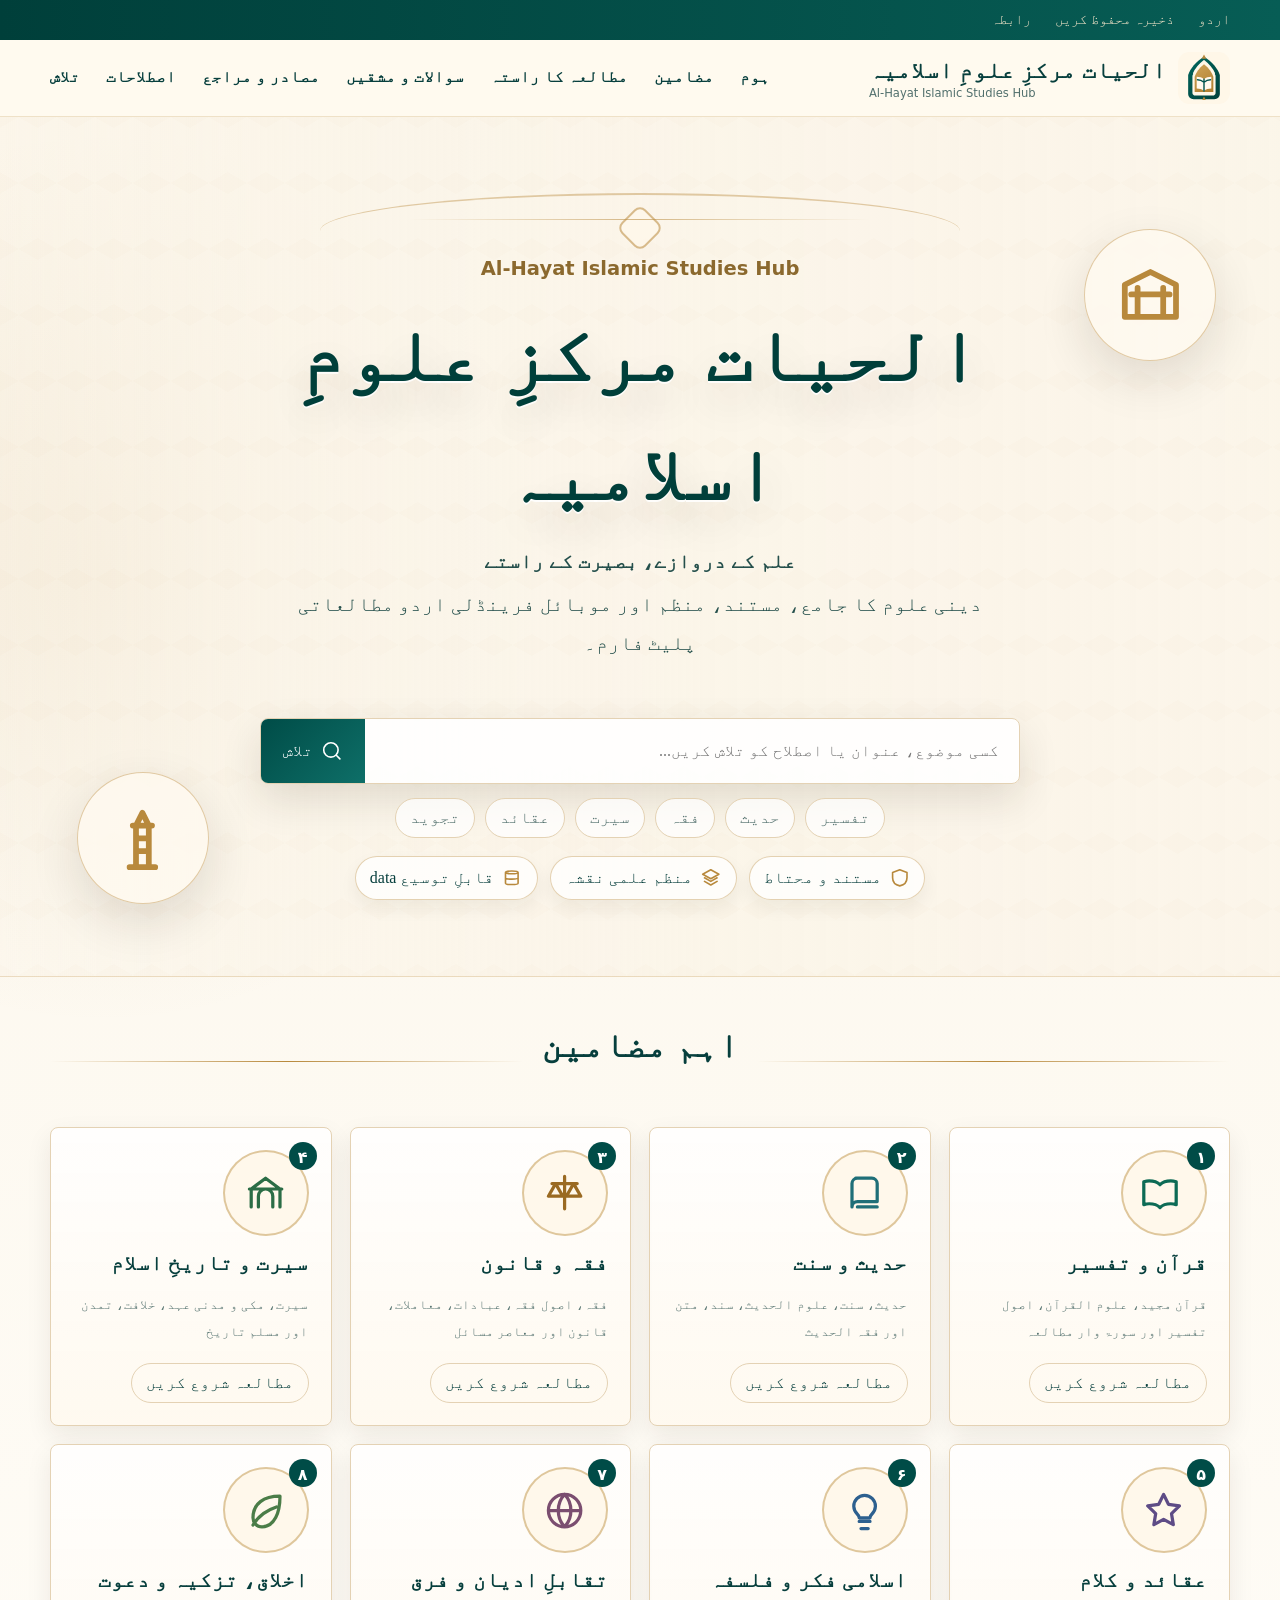
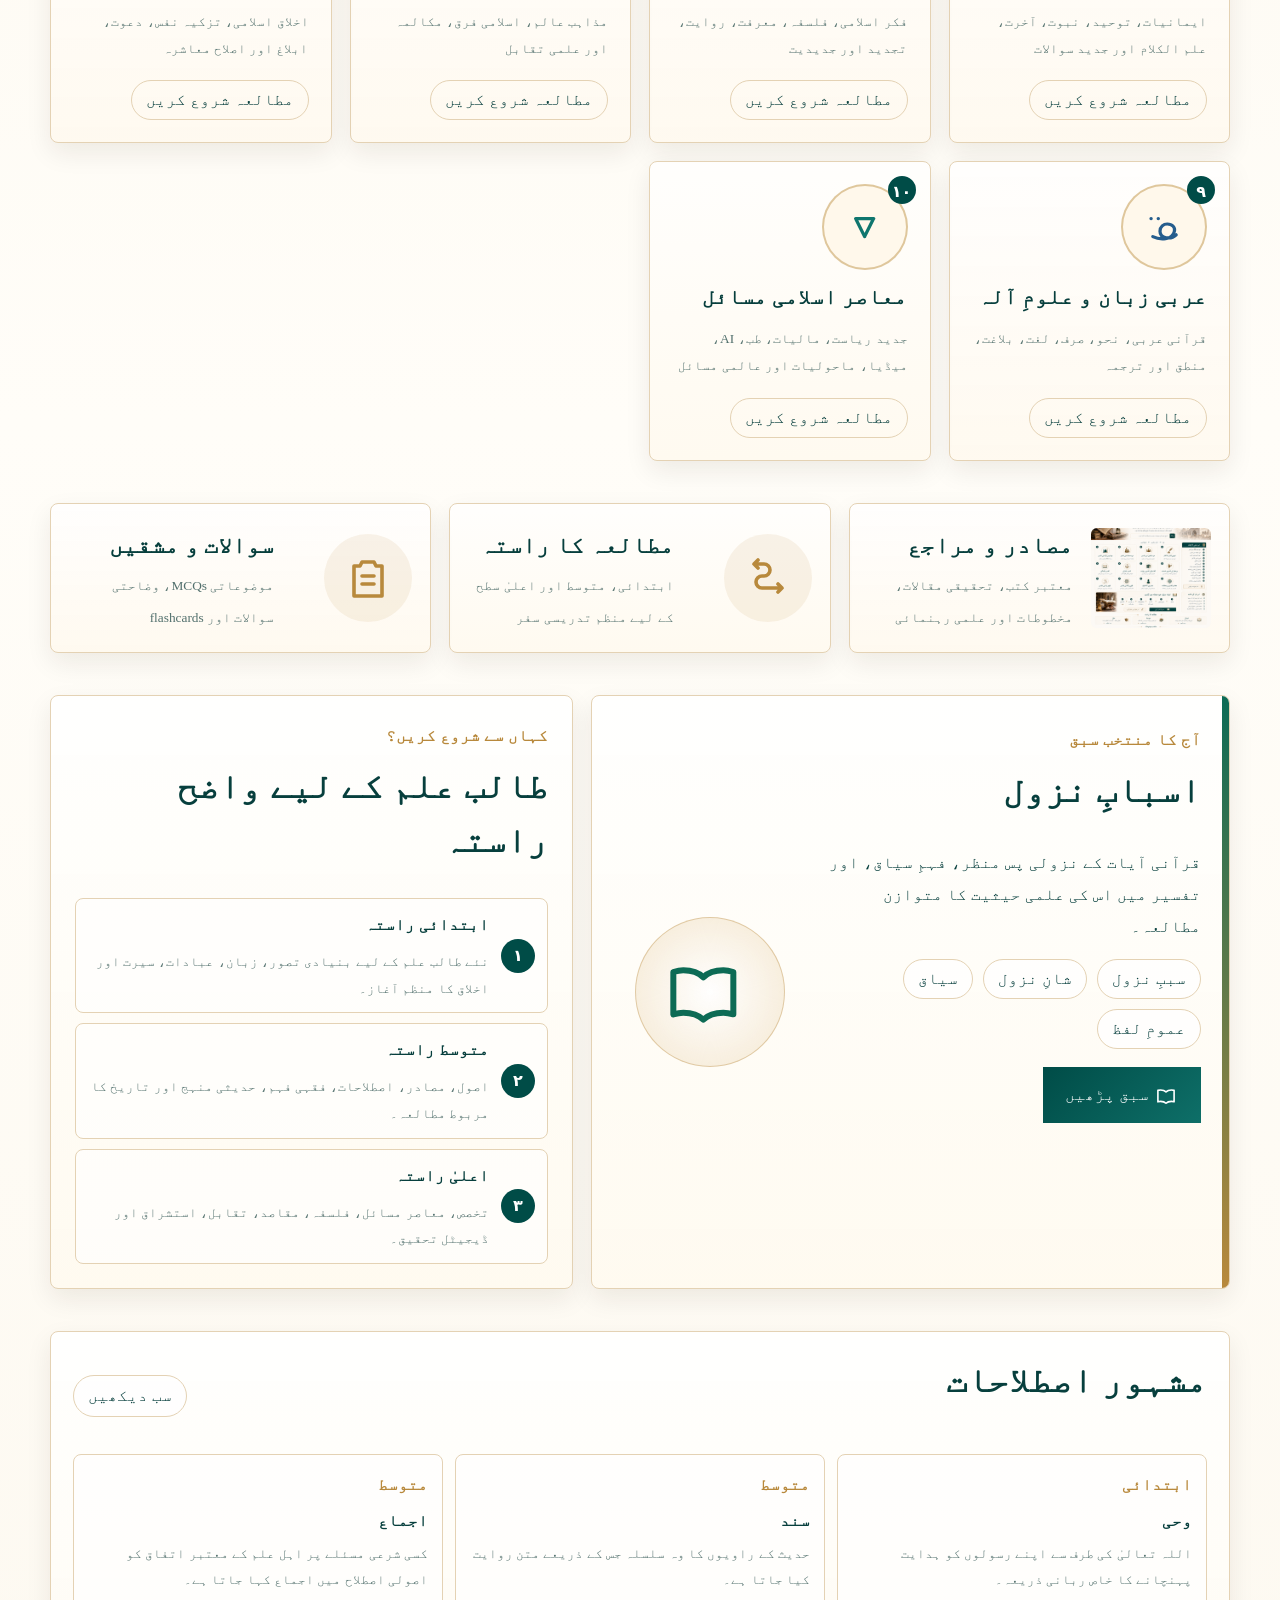
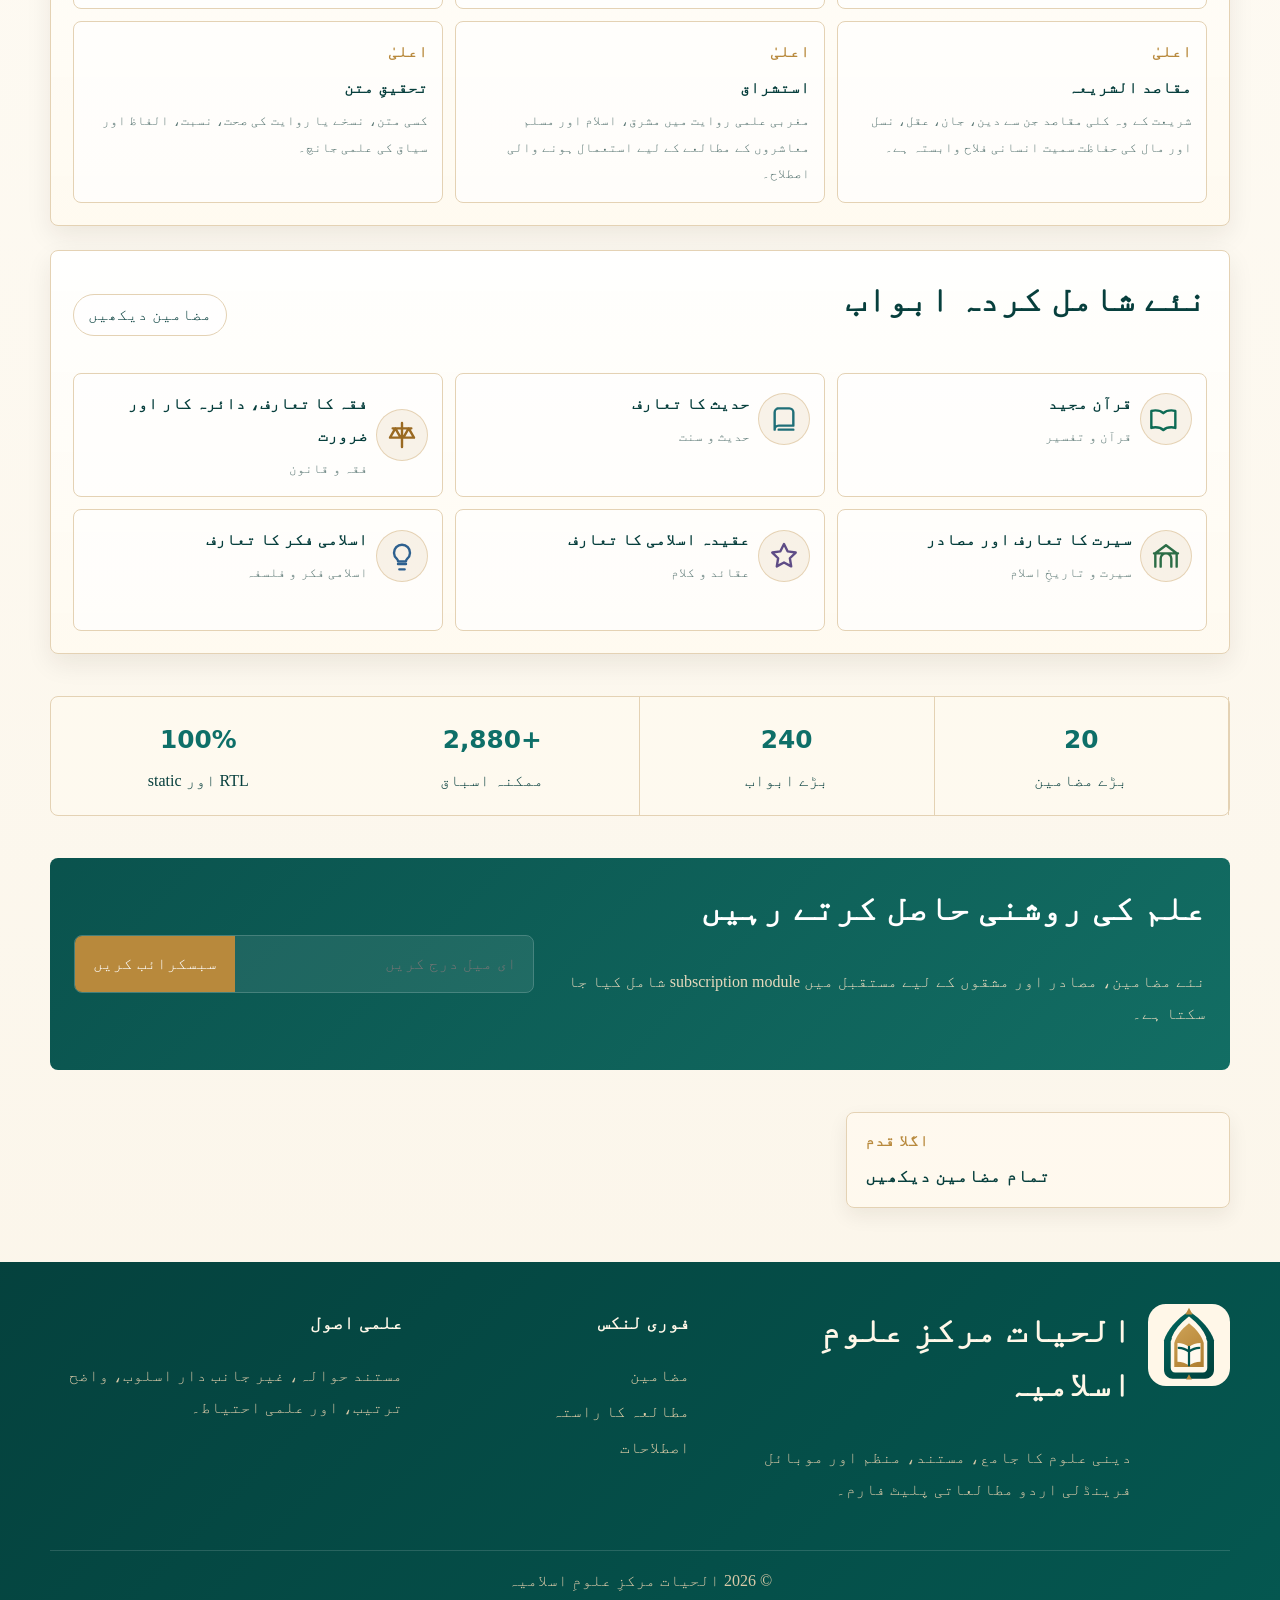
==== index.html @ dbe944c6 "Initial Al-Hayat Islamic Studies Hub site" ====
<!doctype html>
<html lang="ur" dir="rtl">
<head>
  <meta charset="utf-8">
  <meta name="viewport" content="width=device-width, initial-scale=1">
  <title>الحیات مرکزِ علومِ اسلامیہ | Al-Hayat Islamic Studies Hub</title>
  <meta name="description" content="دینی علوم کا جامع، مستند، منظم اور موبائل فرینڈلی اردو مطالعاتی پلیٹ فارم۔">
  <link rel="canonical" href="./">
  <link rel="icon" href="assets/brand/favicon.svg" type="image/svg+xml">
  <meta property="og:image" content="assets/brand/social-card.svg">
  <link rel="stylesheet" href="assets/css/styles.css">
  <script defer src="data/site-data.js"></script>
  <script defer src="assets/js/app.js"></script>
</head>
<body data-page="home">
  <a class="skip-link" href="#main">اصل مواد پر جائیں</a>
  <div id="app"></div>
</body>
</html>
---- assets/css/styles.css ----
:root {
  --cream: #fbf5e9;
  --paper: #fffaf0;
  --paper-2: #f7ecda;
  --ink: #073f3d;
  --muted: #52706d;
  --emerald: #004c47;
  --teal: #0e6f68;
  --gold: #b8893c;
  --line: #e4d2b4;
  --shadow: 0 16px 40px rgba(41, 29, 12, .12);
  --radius: 8px;
  --urdu-font: "Noto Nastaliq Urdu", "Jameel Noori Nastaleeq", "Noto Naskh Arabic", serif;
  --arabic-font: "Amiri", "Noto Naskh Arabic", serif;
  --latin-font: "Inter", system-ui, sans-serif;
}

* { box-sizing: border-box; }

html {
  direction: rtl;
  scroll-behavior: smooth;
}

body {
  margin: 0;
  color: var(--ink);
  background:
    radial-gradient(circle at 8% 12%, rgba(184, 137, 60, .11), transparent 28rem),
    linear-gradient(180deg, var(--cream), #fffdf8 42%, var(--cream));
  font-family: var(--urdu-font);
  line-height: 2;
}

a { color: inherit; text-decoration: none; }

img { max-width: 100%; display: block; }

button, input {
  font: inherit;
}

.skip-link {
  position: fixed;
  inset-block-start: 8px;
  inset-inline-start: 8px;
  z-index: 20;
  transform: translateY(-130%);
  padding: 8px 14px;
  background: var(--emerald);
  color: white;
  border-radius: var(--radius);
}

.skip-link:focus { transform: none; }

.container {
  width: min(1180px, calc(100% - 32px));
  margin-inline: auto;
}

.top-strip {
  background: linear-gradient(90deg, #003f3a, #075d55);
  color: #efe2c7;
  font-size: .86rem;
}

.strip-inner {
  display: flex;
  gap: 24px;
  justify-content: flex-start;
  padding-block: 6px;
}

.site-header {
  position: sticky;
  inset-block-start: 0;
  z-index: 10;
  background: rgba(255, 250, 240, .94);
  backdrop-filter: blur(14px);
  border-block-end: 1px solid rgba(184, 137, 60, .22);
}

.nav-bar {
  min-height: 76px;
  display: flex;
  align-items: center;
  justify-content: space-between;
  gap: 28px;
}

.brand {
  display: inline-flex;
  align-items: center;
  gap: 12px;
  min-width: max-content;
}

.brand strong {
  display: block;
  font-size: 1.42rem;
  line-height: 1.4;
}

.brand small {
  display: block;
  font-family: var(--latin-font);
  direction: ltr;
  color: var(--muted);
  font-size: .72rem;
  line-height: 1.1;
}

.brand-mark,
.card-icon {
  display: grid;
  place-items: center;
  color: var(--gold);
}

.brand-mark {
  width: 52px;
  height: 52px;
  border: 0;
  border-radius: 50%;
  background: transparent;
}

.brand-mark img {
  width: 100%;
  height: 100%;
}

.icon {
  width: 1.35em;
  height: 1.35em;
  fill: none;
  stroke: currentColor;
  stroke-width: 1.8;
  stroke-linecap: round;
  stroke-linejoin: round;
}

.nav-links {
  display: flex;
  align-items: center;
  justify-content: flex-end;
  gap: 26px;
  font-weight: 700;
}

.nav-links a {
  padding-block: 8px;
  border-block-end: 2px solid transparent;
}

.nav-links a:hover,
.nav-links a:focus-visible {
  color: var(--teal);
  border-color: var(--gold);
}

.menu-toggle {
  display: none;
  border: 1px solid var(--line);
  background: white;
  color: var(--ink);
  border-radius: var(--radius);
  padding: 7px 14px;
}

.hero {
  min-height: 560px;
  display: grid;
  align-items: center;
  position: relative;
  overflow: hidden;
  background:
    linear-gradient(90deg, rgba(251,245,233,.18), rgba(251,245,233,.72) 20%, rgba(251,245,233,.96) 55%, rgba(251,245,233,.86)),
    var(--hero-image) center / cover no-repeat;
  border-block-end: 1px solid rgba(184, 137, 60, .26);
}

.hero::after,
.subject-hero::after {
  content: "";
  position: absolute;
  inset: 0;
  pointer-events: none;
  background-image:
    linear-gradient(30deg, rgba(184,137,60,.08) 12%, transparent 12.5%, transparent 87%, rgba(184,137,60,.08) 87.5%),
    linear-gradient(150deg, rgba(184,137,60,.08) 12%, transparent 12.5%, transparent 87%, rgba(184,137,60,.08) 87.5%);
  background-size: 38px 66px;
  opacity: .22;
}

.hero-inner {
  position: relative;
  z-index: 1;
  max-width: 900px;
  text-align: center;
  padding-block: 76px;
}

.hero-title-lockup {
  position: relative;
  width: min(820px, 100%);
  margin-inline: auto;
  padding: 18px 24px 8px;
}

.hero-title-lockup::before {
  content: "";
  position: absolute;
  inset-inline: 11%;
  inset-block-start: 0;
  height: 74px;
  border-block-start: 2px solid rgba(184,137,60,.42);
  border-radius: 50% 50% 0 0;
  pointer-events: none;
}

.hero-title-lockup::after {
  content: "";
  position: absolute;
  inset-inline: 22%;
  inset-block-start: 26px;
  height: 1px;
  background: linear-gradient(90deg, transparent, rgba(184,137,60,.58), transparent);
  pointer-events: none;
}

.hero-ornament {
  display: block;
  width: 34px;
  height: 34px;
  margin: 0 auto 4px;
  transform: rotate(45deg);
  border: 2px solid rgba(184,137,60,.55);
  border-radius: 8px;
  background: rgba(255,248,235,.68);
}

.hero-side {
  position: absolute;
  z-index: 1;
  display: grid;
  place-items: center;
  width: 132px;
  height: 132px;
  border: 1px solid rgba(184,137,60,.42);
  border-radius: 50%;
  color: var(--gold);
  background: rgba(255,250,240,.74);
  box-shadow: 0 18px 50px rgba(37, 27, 12, .12);
}

.hero-side .icon {
  width: 4.8rem;
  height: 4.8rem;
}

.hero-side-right {
  inset-inline-start: clamp(24px, 5vw, 86px);
  inset-block-start: 112px;
}

.hero-side-left {
  inset-inline-end: clamp(24px, 6vw, 110px);
  inset-block-end: 72px;
}

.eyebrow {
  color: var(--gold);
  font-weight: 800;
  margin: 0 0 8px;
}

h1, h2, h3, p {
  margin-block-start: 0;
}

h1 {
  font-size: clamp(2.35rem, 6vw, 5.2rem);
  line-height: 1.55;
  margin-block-end: 8px;
  letter-spacing: 0;
}

h2 {
  font-size: clamp(1.5rem, 3vw, 2.2rem);
  line-height: 1.55;
  letter-spacing: 0;
}

.hero p {
  color: #244f4b;
  font-size: 1.22rem;
  max-width: 720px;
  margin-inline: auto;
}

.hero .eyebrow {
  font-family: var(--latin-font);
  direction: ltr;
  color: #8b692e;
  letter-spacing: 0;
}

.hero h1 {
  color: #003f3a;
  text-shadow: 0 2px 0 rgba(255,255,255,.85), 0 18px 42px rgba(49,35,11,.16);
}

.hero-tagline {
  font-size: clamp(1.25rem, 2.2vw, 1.8rem);
  color: #075d55;
  font-weight: 800;
  margin-block-end: 4px;
}

.hero-description {
  color: #335d58;
  font-size: 1.08rem;
}

.hero-search,
.inline-search {
  display: grid;
  grid-template-columns: 1fr auto;
  margin: 28px auto 14px;
  max-width: 760px;
  border: 1px solid var(--line);
  background: rgba(255,255,255,.9);
  border-radius: var(--radius);
  box-shadow: var(--shadow);
  overflow: hidden;
}

.hero-search input,
.inline-search input {
  min-width: 0;
  border: 0;
  background: transparent;
  padding: 16px 20px;
  color: var(--ink);
}

.hero-search button,
.inline-search button,
.primary-button {
  display: inline-flex;
  align-items: center;
  justify-content: center;
  gap: 8px;
  border: 0;
  background: linear-gradient(135deg, var(--emerald), var(--teal));
  color: white;
  padding: 12px 22px;
  cursor: pointer;
}

.quick-tags {
  display: flex;
  gap: 10px;
  justify-content: center;
  flex-wrap: wrap;
  color: var(--muted);
}

.hero-badges {
  display: flex;
  justify-content: center;
  flex-wrap: wrap;
  gap: 12px;
  margin-block-start: 18px;
}

.hero-badges span,
.subject-chip-row span {
  display: inline-flex;
  align-items: center;
  gap: 7px;
  border: 1px solid rgba(184,137,60,.38);
  background: rgba(255,255,255,.76);
  border-radius: 999px;
  padding: 5px 14px;
  color: var(--ink);
  box-shadow: 0 8px 18px rgba(37, 27, 12, .06);
}

.hero-badges .icon,
.subject-chip-row .icon {
  color: var(--gold);
}

.quick-tags a,
.term-cloud a,
.path-card a {
  border: 1px solid var(--line);
  background: rgba(255,255,255,.76);
  border-radius: 999px;
  padding: 3px 14px;
}

.section-block,
.feature-row,
.stats,
.newsletter,
.page-head,
.layout-with-map,
.pathway-grid,
.glossary-grid,
.result-list,
.feature-list {
  margin-block: 42px;
}

.section-title {
  display: grid;
  grid-template-columns: 1fr auto 1fr;
  align-items: center;
  gap: 18px;
  margin-block-end: 24px;
  text-align: center;
}

.section-title span {
  height: 1px;
  background: linear-gradient(90deg, transparent, var(--gold), transparent);
}

.subject-grid,
.section-grid,
.topic-grid,
.glossary-grid,
.result-list {
  display: grid;
  grid-template-columns: repeat(4, minmax(0, 1fr));
  gap: 18px;
}

.subject-card,
.section-card,
.topic-card,
.gloss-card,
.result-card,
.qa-card,
.feature-panel,
.path-card {
  border: 1px solid var(--line);
  border-radius: var(--radius);
  background:
    linear-gradient(180deg, rgba(255,255,255,.84), rgba(255,250,240,.88)),
    var(--paper);
  box-shadow: 0 10px 26px rgba(37, 27, 12, .08);
}

.subject-card {
  min-height: 236px;
  padding: 22px;
  display: grid;
  align-content: start;
  gap: 10px;
  position: relative;
  transition: transform .2s ease, box-shadow .2s ease;
}

.subject-card:hover,
.section-card:hover,
.topic-card:hover,
.result-card:hover {
  transform: translateY(-3px);
  box-shadow: var(--shadow);
}

.number {
  position: absolute;
  inset-block-start: 14px;
  inset-inline-start: 14px;
  width: 28px;
  height: 28px;
  display: grid;
  place-items: center;
  border-radius: 50%;
  background: var(--emerald);
  color: white;
  font-family: var(--latin-font);
  font-weight: 800;
}

.card-icon {
  width: 86px;
  height: 86px;
  border: 2px solid rgba(184,137,60,.45);
  border-radius: 50%;
  color: var(--accent, var(--emerald));
  background: #fff8eb;
}

.card-icon .icon { width: 2.7rem; height: 2.7rem; }

.subject-card strong,
.section-card strong,
.topic-card strong,
.result-card strong {
  font-size: 1.32rem;
  line-height: 1.7;
}

.subject-card small,
.section-card small,
.topic-card small,
.result-card small,
.feature-panel small {
  color: var(--muted);
}

.subject-card em {
  align-self: end;
  justify-self: start;
  font-style: normal;
  margin-block-start: 8px;
  border: 1px solid var(--line);
  border-radius: 999px;
  padding: 3px 14px;
}

.feature-row {
  display: grid;
  grid-template-columns: repeat(3, minmax(0, 1fr));
  gap: 18px;
}

.premium-home {
  display: grid;
  grid-template-columns: minmax(0, 1.1fr) minmax(360px, .9fr);
  gap: 18px;
  margin-block: 42px;
}

.selected-lesson,
.start-guide,
.knowledge-strip {
  border: 1px solid var(--line);
  border-radius: var(--radius);
  background:
    linear-gradient(180deg, rgba(255,255,255,.9), rgba(255,250,240,.92)),
    var(--paper);
  box-shadow: 0 10px 26px rgba(37, 27, 12, .08);
}

.selected-lesson {
  position: relative;
  overflow: hidden;
  display: grid;
  grid-template-columns: 1fr 180px;
  gap: 18px;
  padding: 28px;
}

.selected-lesson::before {
  content: "";
  position: absolute;
  inset-inline-start: 0;
  inset-block: 0;
  width: 7px;
  background: linear-gradient(180deg, var(--accent, var(--teal)), var(--gold));
}

.selected-lesson .primary-button {
  margin-block-start: 18px;
  width: max-content;
}

.selected-lesson-art {
  align-self: center;
  justify-self: center;
  width: 150px;
  height: 150px;
  display: grid;
  place-items: center;
  border-radius: 50%;
  color: var(--accent, var(--teal));
  background:
    radial-gradient(circle, rgba(255,255,255,.95), rgba(184,137,60,.15)),
    #fff8eb;
  border: 1px solid rgba(184,137,60,.36);
}

.selected-lesson-art .icon {
  width: 5rem;
  height: 5rem;
}

.start-guide {
  padding: 24px;
}

.guide-steps {
  display: grid;
  gap: 10px;
}

.guide-steps a {
  display: grid;
  grid-template-columns: 34px 1fr;
  gap: 8px 12px;
  align-items: center;
  border: 1px solid var(--line);
  border-radius: var(--radius);
  padding: 10px 12px;
  background: rgba(255,255,255,.64);
}

.guide-steps span {
  grid-row: span 2;
  width: 34px;
  height: 34px;
  display: grid;
  place-items: center;
  border-radius: 50%;
  background: var(--emerald);
  color: white;
  font-family: var(--latin-font);
  font-weight: 800;
}

.guide-steps small {
  color: var(--muted);
}

.knowledge-strip {
  padding: 22px;
  margin-block: 24px;
}

.strip-title {
  display: flex;
  align-items: center;
  justify-content: space-between;
  gap: 14px;
  margin-block-end: 16px;
}

.strip-title a {
  border: 1px solid var(--line);
  border-radius: 999px;
  padding: 4px 14px;
  background: rgba(255,255,255,.7);
}

.term-showcase,
.chapter-showcase {
  display: grid;
  grid-template-columns: repeat(3, minmax(0, 1fr));
  gap: 12px;
}

.term-showcase a,
.chapter-showcase a {
  min-height: 122px;
  display: grid;
  align-content: start;
  gap: 4px;
  border: 1px solid var(--line);
  border-radius: var(--radius);
  padding: 14px;
  background: rgba(255,255,255,.66);
}

.term-showcase span {
  color: var(--gold);
  font-weight: 800;
}

.term-showcase small,
.chapter-showcase small {
  color: var(--muted);
}

.chapter-showcase a {
  grid-template-columns: 56px 1fr;
  align-items: center;
}

.chapter-showcase .button-icon {
  grid-row: span 2;
}

.feature-panel {
  min-height: 150px;
  display: grid;
  grid-template-columns: 120px 1fr;
  align-items: center;
  gap: 18px;
  padding: 18px;
  overflow: hidden;
}

.feature-panel img {
  width: 120px;
  height: 100px;
  object-fit: cover;
  border-radius: 6px;
}

.feature-panel strong {
  display: block;
  font-size: 1.45rem;
}

.panel-art {
  width: 88px;
  height: 88px;
  display: grid;
  place-items: center;
  color: var(--gold);
  background: rgba(184,137,60,.1);
  border-radius: 50%;
}

.panel-art .icon { width: 3rem; height: 3rem; }

.stats {
  display: grid;
  grid-template-columns: repeat(4, minmax(0, 1fr));
  border: 1px solid var(--line);
  border-radius: var(--radius);
  background: rgba(255,250,240,.82);
}

.stats div {
  padding: 18px;
  text-align: center;
  border-inline-start: 1px solid var(--line);
}

.stats div:last-child { border-inline-start: 0; }

.stats strong {
  display: block;
  font-family: var(--latin-font);
  direction: ltr;
  font-size: 1.55rem;
  color: var(--teal);
}

.newsletter {
  display: grid;
  grid-template-columns: 1fr minmax(280px, 460px);
  gap: 24px;
  align-items: center;
  padding: 24px;
  background:
    linear-gradient(135deg, rgba(0,76,71,.96), rgba(9,104,94,.96));
  color: white;
  border-radius: var(--radius);
}

.newsletter p { color: #e7d9bd; }

.newsletter form {
  display: grid;
  grid-template-columns: 1fr auto;
  border: 1px solid rgba(255,255,255,.24);
  border-radius: var(--radius);
  overflow: hidden;
}

.newsletter input {
  min-width: 0;
  border: 0;
  background: rgba(255,255,255,.08);
  color: white;
  padding: 12px 16px;
}

.newsletter button {
  border: 0;
  background: var(--gold);
  color: white;
  padding-inline: 18px;
}

.subject-hero,
.lesson-hero,
.section-masthead {
  position: relative;
  overflow: hidden;
  background:
    linear-gradient(135deg, rgba(255,250,240,.96), rgba(246,233,210,.9)),
    radial-gradient(circle at 20% 20%, color-mix(in srgb, var(--accent, var(--teal)) 18%, transparent), transparent 30rem);
  border-block-end: 1px solid var(--line);
}

.subject-hero-grid {
  display: grid;
  grid-template-columns: 1fr 360px;
  gap: 42px;
  align-items: center;
  min-height: 360px;
  padding-block: 46px;
}

.section-masthead-grid,
.lesson-hero-grid {
  display: grid;
  grid-template-columns: 1fr 220px;
  gap: 34px;
  align-items: center;
  min-height: 260px;
  padding-block: 38px;
}

.subject-hero h1,
.page-head h1,
.lesson-hero h1 {
  font-size: clamp(2rem, 5vw, 4rem);
}

.subject-visual {
  border: 1px solid var(--line);
  border-radius: var(--radius);
  overflow: hidden;
  background: white;
  box-shadow: var(--shadow);
}

.subject-visual-top {
  display: flex;
  align-items: center;
  gap: 10px;
  padding: 12px 14px;
  background: linear-gradient(135deg, var(--emerald), var(--teal));
  color: white;
}

.subject-visual-top span {
  display: grid;
  place-items: center;
  width: 34px;
  height: 34px;
  border-radius: 50%;
  background: rgba(255,255,255,.12);
  color: var(--gold);
}

.subject-visual img {
  aspect-ratio: 4 / 3;
  object-fit: cover;
}

.subject-visual > .icon {
  width: 100%;
  height: 260px;
  padding: 80px;
  color: var(--accent);
}

.subject-icon-stage {
  min-height: 240px;
  display: grid;
  place-items: center;
  background:
    radial-gradient(circle, color-mix(in srgb, var(--accent, var(--teal)) 14%, transparent), transparent 58%),
    #fff8eb;
}

.subject-icon-stage .icon {
  width: 8rem;
  height: 8rem;
  color: var(--accent);
}

.subject-chip-row {
  display: flex;
  flex-wrap: wrap;
  gap: 10px;
  margin-block: 16px;
}

.masthead-emblem {
  width: 180px;
  height: 180px;
  justify-self: center;
  display: grid;
  place-items: center;
  border: 2px solid rgba(184,137,60,.44);
  border-radius: 50%;
  color: var(--accent, var(--teal));
  background:
    radial-gradient(circle, rgba(255,255,255,.92), rgba(255,248,235,.78)),
    linear-gradient(135deg, rgba(184,137,60,.12), transparent);
  box-shadow: var(--shadow);
}

.masthead-emblem .icon {
  width: 5.6rem;
  height: 5.6rem;
}

.lesson-emblem {
  width: 150px;
  height: 150px;
}

.breadcrumbs {
  display: flex;
  flex-wrap: wrap;
  gap: 8px;
  color: var(--muted);
  margin-block-end: 12px;
}

.breadcrumbs > *::after {
  content: "←";
  margin-inline: 8px 0;
  color: var(--gold);
}

.breadcrumbs > *:last-child::after { content: ""; }

.hero-actions,
.toolbar,
.prev-next {
  display: flex;
  gap: 14px;
  align-items: center;
  flex-wrap: wrap;
}

.secondary-button,
.ghost-button,
.drawer-button {
  display: inline-flex;
  align-items: center;
  justify-content: center;
  border: 1px solid var(--line);
  background: rgba(255,255,255,.75);
  color: var(--ink);
  border-radius: var(--radius);
  padding: 10px 18px;
}

.layout-with-map {
  display: grid;
  grid-template-columns: 300px 1fr;
  gap: 26px;
  align-items: start;
}

.lesson-map {
  position: sticky;
  inset-block-start: 106px;
  border: 1px solid var(--line);
  border-radius: var(--radius);
  background: rgba(255,250,240,.94);
  padding: 12px;
  box-shadow: 0 10px 26px rgba(37, 27, 12, .08);
}

.lesson-map h2 {
  background: linear-gradient(135deg, var(--emerald), var(--teal));
  color: white;
  font-size: 1.25rem;
  padding: 12px;
  border-radius: 6px;
  margin-block-end: 8px;
}

.lesson-map a {
  display: grid;
  grid-template-columns: 32px 1fr;
  gap: 8px;
  align-items: center;
  padding: 9px 6px;
  border-block-end: 1px dashed var(--line);
}

.lesson-map a.has-icon {
  grid-template-columns: 32px 24px 1fr;
}

.lesson-map a .mini-icon {
  color: var(--gold);
  width: 1.15rem;
  height: 1.15rem;
}

.lesson-map span,
.section-card span,
.topic-card span {
  width: 28px;
  height: 28px;
  display: grid;
  place-items: center;
  border: 1px solid var(--gold);
  color: var(--teal);
  border-radius: 50%;
  font-family: var(--latin-font);
  font-weight: 800;
}

.section-card,
.topic-card {
  padding: 18px;
  min-height: 142px;
  display: grid;
  gap: 8px;
}

.button-icon {
  width: 52px;
  height: 52px;
  display: grid;
  place-items: center;
  border-radius: 50%;
  color: var(--accent, var(--teal));
  background: rgba(184,137,60,.1);
  border: 1px solid rgba(184,137,60,.3);
  font-style: normal;
}

.button-icon .icon {
  width: 2rem;
  height: 2rem;
}

.topic-grid { grid-template-columns: repeat(3, minmax(0, 1fr)); }

.page-head {
  max-width: 940px;
}

.drawer-button { display: none; }

.callout,
.practice-panel-large {
  margin-block-start: 22px;
  padding: 22px;
  border: 1px solid rgba(184,137,60,.45);
  border-radius: var(--radius);
  background: linear-gradient(135deg, rgba(184,137,60,.12), rgba(14,111,104,.08));
}

.lesson-hero {
  padding-block: 46px;
}

.lesson-layout {
  grid-template-columns: 290px minmax(0, 1fr);
}

.lesson-article {
  display: grid;
  gap: 18px;
}

.qa-card {
  padding: 22px;
}

.qa-card h2,
.practice-panel-large h2 {
  margin-block-end: 8px;
}

.key-list {
  display: grid;
  gap: 8px;
  padding-inline-start: 0;
  list-style-position: inside;
}

details {
  border: 1px solid var(--line);
  border-radius: var(--radius);
  background: rgba(255,255,255,.55);
  margin-block: 8px;
  padding: 8px 12px;
}

summary {
  cursor: pointer;
  font-weight: 800;
}

.term-cloud {
  display: flex;
  gap: 10px;
  flex-wrap: wrap;
}

.source-list {
  margin: 0;
  padding-inline-start: 22px;
}

.prev-next {
  justify-content: space-between;
}

.prev-next a {
  border: 1px solid var(--line);
  background: white;
  border-radius: var(--radius);
  padding: 10px 18px;
}

.page-nav {
  display: grid;
  grid-template-columns: repeat(3, minmax(0, 1fr));
  gap: 14px;
  margin-block: 28px 8px;
}

.page-nav a {
  min-height: 82px;
  display: grid;
  align-content: center;
  gap: 2px;
  border: 1px solid var(--line);
  border-radius: var(--radius);
  padding: 12px 18px;
  background: rgba(255,250,240,.88);
  box-shadow: 0 8px 20px rgba(37, 27, 12, .07);
}

.page-nav span {
  color: var(--gold);
  font-weight: 800;
}

.page-nav strong {
  font-size: 1.12rem;
}

.page-nav .prev {
  text-align: right;
}

.page-nav .up {
  text-align: center;
}

.page-nav .next {
  text-align: left;
}

.inline-search {
  margin-inline: 0;
  box-shadow: none;
}

.result-list {
  grid-template-columns: repeat(2, minmax(0, 1fr));
}

.result-card,
.gloss-card,
.path-card {
  padding: 18px;
}

.result-card span,
.gloss-card span {
  color: var(--gold);
  font-weight: 800;
}

.glossary-grid,
.pathway-grid {
  display: grid;
  grid-template-columns: repeat(3, minmax(0, 1fr));
  gap: 18px;
}

.gloss-card h2 {
  margin-block-end: 6px;
}

.path-card div {
  display: flex;
  flex-wrap: wrap;
  gap: 8px;
}

.feature-list {
  display: grid;
  grid-template-columns: repeat(3, minmax(0, 1fr));
  gap: 18px;
}

.mobile-map {
  position: fixed;
  inset: 0;
  z-index: 30;
  background: rgba(0,30,28,.45);
}

.mobile-map-panel {
  width: min(360px, 88vw);
  height: 100%;
  margin-inline-start: auto;
  background: var(--paper);
  padding: 18px;
  overflow: auto;
  box-shadow: -20px 0 40px rgba(0,0,0,.2);
}

.mobile-map-panel button {
  border: 1px solid var(--line);
  background: white;
  border-radius: var(--radius);
  padding: 8px 14px;
}

.mobile-map-panel a {
  display: grid;
  grid-template-columns: 30px 1fr;
  gap: 8px;
  padding: 10px 0;
  border-block-end: 1px solid var(--line);
}

.mobile-map-panel span {
  color: var(--gold);
  font-family: var(--latin-font);
}

.site-footer {
  margin-block-start: 54px;
  background:
    linear-gradient(135deg, rgba(0,62,58,.98), rgba(0,84,77,.98));
  color: #fff7e8;
  padding-block: 42px 18px;
}

.footer-grid {
  display: grid;
  grid-template-columns: 2fr 1fr 1.4fr;
  gap: 36px;
}

.footer-brand {
  display: grid;
  grid-template-columns: 82px 1fr;
  gap: 16px;
  align-items: start;
}

.footer-brand img {
  width: 82px;
  height: 82px;
}

.site-footer a {
  display: block;
  color: #e5d1aa;
  margin-block: 4px;
}

.site-footer p {
  color: #d9c9a8;
}

.copyright {
  text-align: center;
  border-block-start: 1px solid rgba(255,255,255,.14);
  margin: 28px auto 0;
  padding-block-start: 14px;
  width: min(1180px, calc(100% - 32px));
}

@media (max-width: 980px) {
  .menu-toggle { display: inline-flex; }
  .nav-links {
    position: absolute;
    inset-inline: 16px;
    inset-block-start: 86px;
    display: none;
    flex-direction: column;
    align-items: stretch;
    background: var(--paper);
    border: 1px solid var(--line);
    border-radius: var(--radius);
    padding: 12px;
    box-shadow: var(--shadow);
  }
  .nav-links.is-open { display: flex; }
  .subject-grid,
  .section-grid {
    grid-template-columns: repeat(2, minmax(0, 1fr));
  }
  .topic-grid,
  .feature-row,
  .premium-home,
  .glossary-grid,
  .pathway-grid,
  .feature-list {
    grid-template-columns: 1fr;
  }
  .term-showcase,
  .chapter-showcase {
    grid-template-columns: repeat(2, minmax(0, 1fr));
  }
  .subject-hero-grid,
  .section-masthead-grid,
  .lesson-hero-grid,
  .layout-with-map,
  .lesson-layout,
  .newsletter {
    grid-template-columns: 1fr;
  }
  .desktop-map { display: none; }
  .drawer-button { display: inline-flex; }
  .subject-visual { max-width: 420px; }
  .masthead-emblem {
    width: 130px;
    height: 130px;
    justify-self: start;
  }
  .masthead-emblem .icon {
    width: 4rem;
    height: 4rem;
  }
  .page-nav {
    grid-template-columns: 1fr;
  }
  .page-nav .next,
  .page-nav .prev,
  .page-nav .up {
    text-align: right;
  }
  .footer-grid { grid-template-columns: 1fr; }
}

@media (max-width: 640px) {
  .container { width: min(100% - 22px, 1180px); }
  .top-strip { display: none; }
  .brand strong { font-size: 1.12rem; }
  .brand-mark { width: 44px; height: 44px; }
  .hero { min-height: 500px; }
  .hero-inner { padding-block: 42px; }
  .hero-title-lockup {
    padding-inline: 6px;
  }
  .hero-title-lockup::before {
    inset-inline: 4%;
    height: 46px;
  }
  .hero-title-lockup::after {
    inset-inline: 14%;
  }
  .hero-ornament {
    width: 24px;
    height: 24px;
  }
  .hero-side {
    width: 78px;
    height: 78px;
    opacity: .78;
  }
  .hero-side .icon {
    width: 3rem;
    height: 3rem;
  }
  .hero-side-right {
    inset-inline-start: 12px;
    inset-block-start: 96px;
  }
  .hero-side-left {
    inset-inline-end: 12px;
    inset-block-end: 38px;
  }
  .hero-badges,
  .subject-chip-row {
    justify-content: center;
  }
  .hero-search,
  .inline-search,
  .newsletter form {
    grid-template-columns: 1fr;
  }
  .subject-grid,
  .section-grid,
  .result-list,
  .stats {
    grid-template-columns: 1fr;
  }
  .stats div {
    border-inline-start: 0;
    border-block-end: 1px solid var(--line);
  }
  .stats div:last-child { border-block-end: 0; }
  .feature-panel {
    grid-template-columns: 90px 1fr;
  }
  .feature-panel img {
    width: 90px;
    height: 78px;
  }
  .subject-card { min-height: 210px; }
  .selected-lesson {
    grid-template-columns: 1fr;
  }
  .selected-lesson-art {
    width: 112px;
    height: 112px;
    justify-self: start;
  }
  .selected-lesson-art .icon {
    width: 3.8rem;
    height: 3.8rem;
  }
  .term-showcase,
  .chapter-showcase {
    grid-template-columns: 1fr;
  }
  .footer-brand {
    grid-template-columns: 62px 1fr;
  }
  .footer-brand img {
    width: 62px;
    height: 62px;
  }
  .prev-next { display: grid; }
}
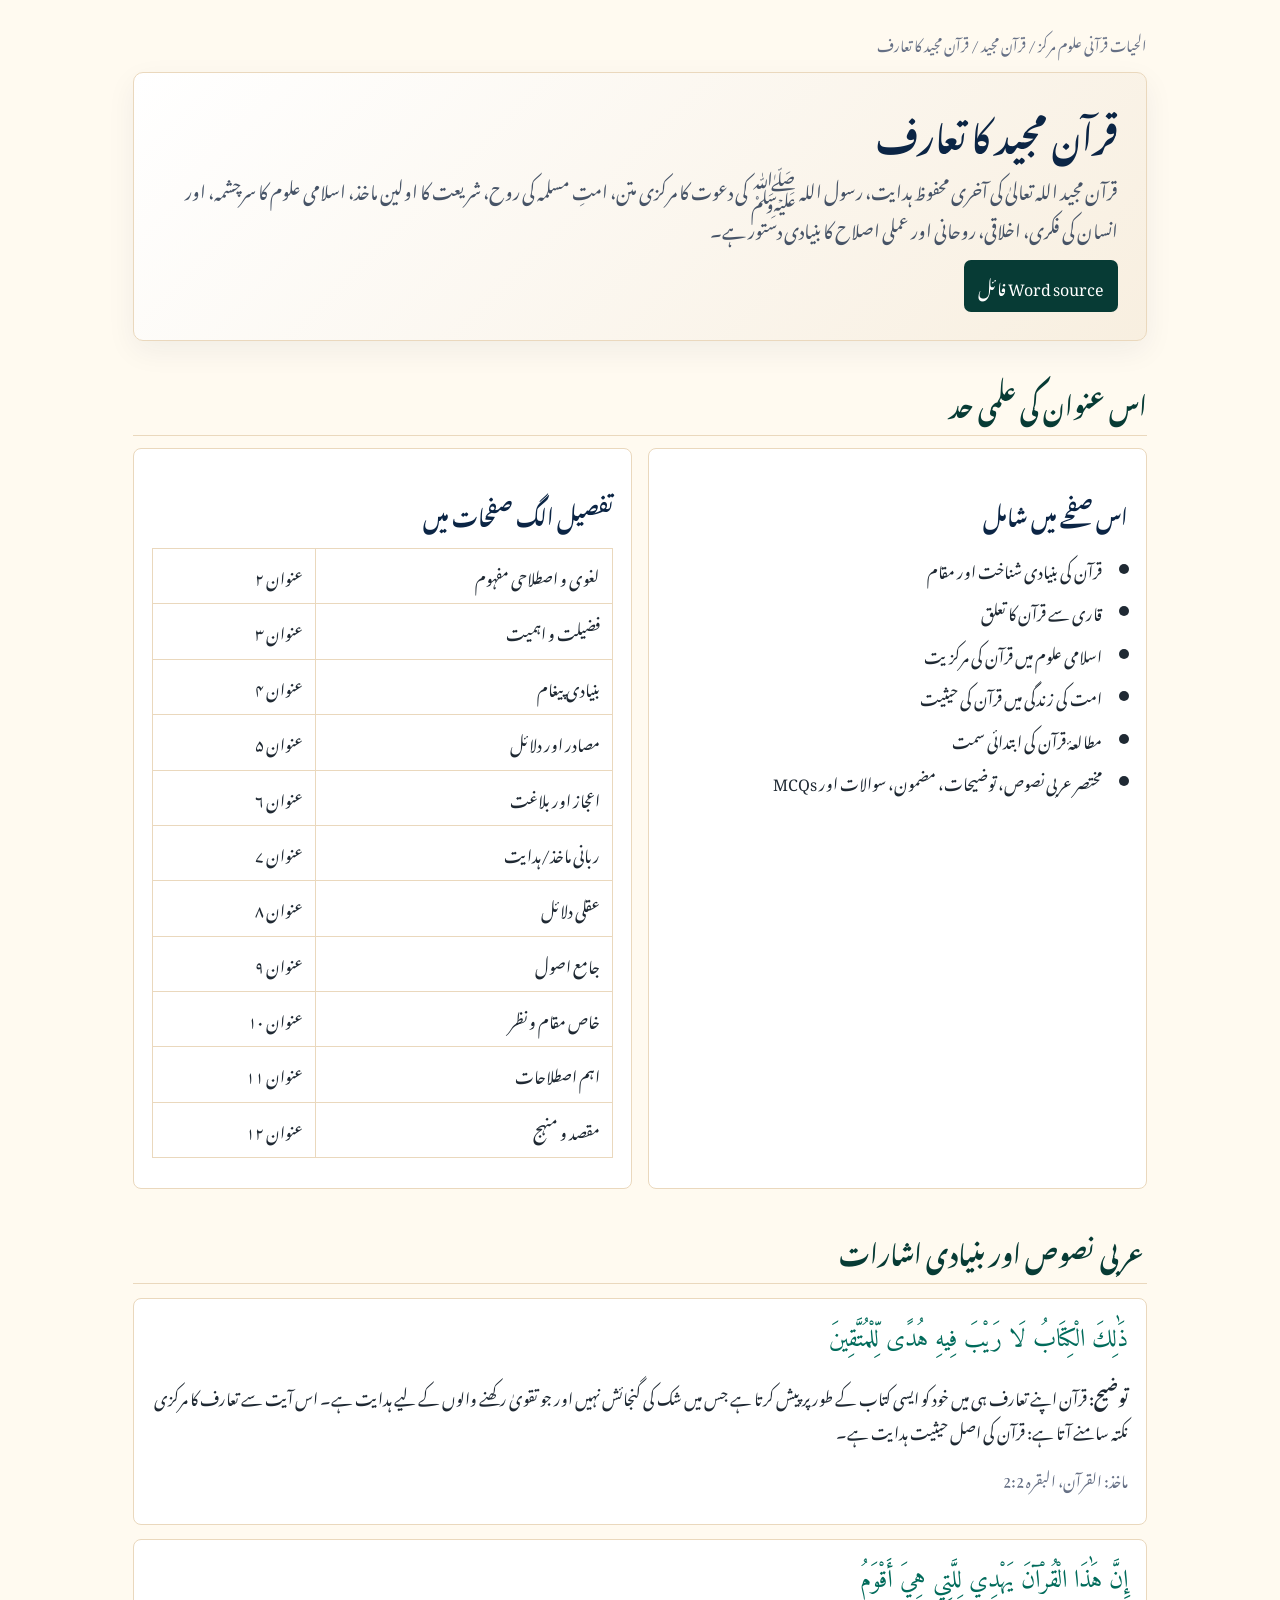
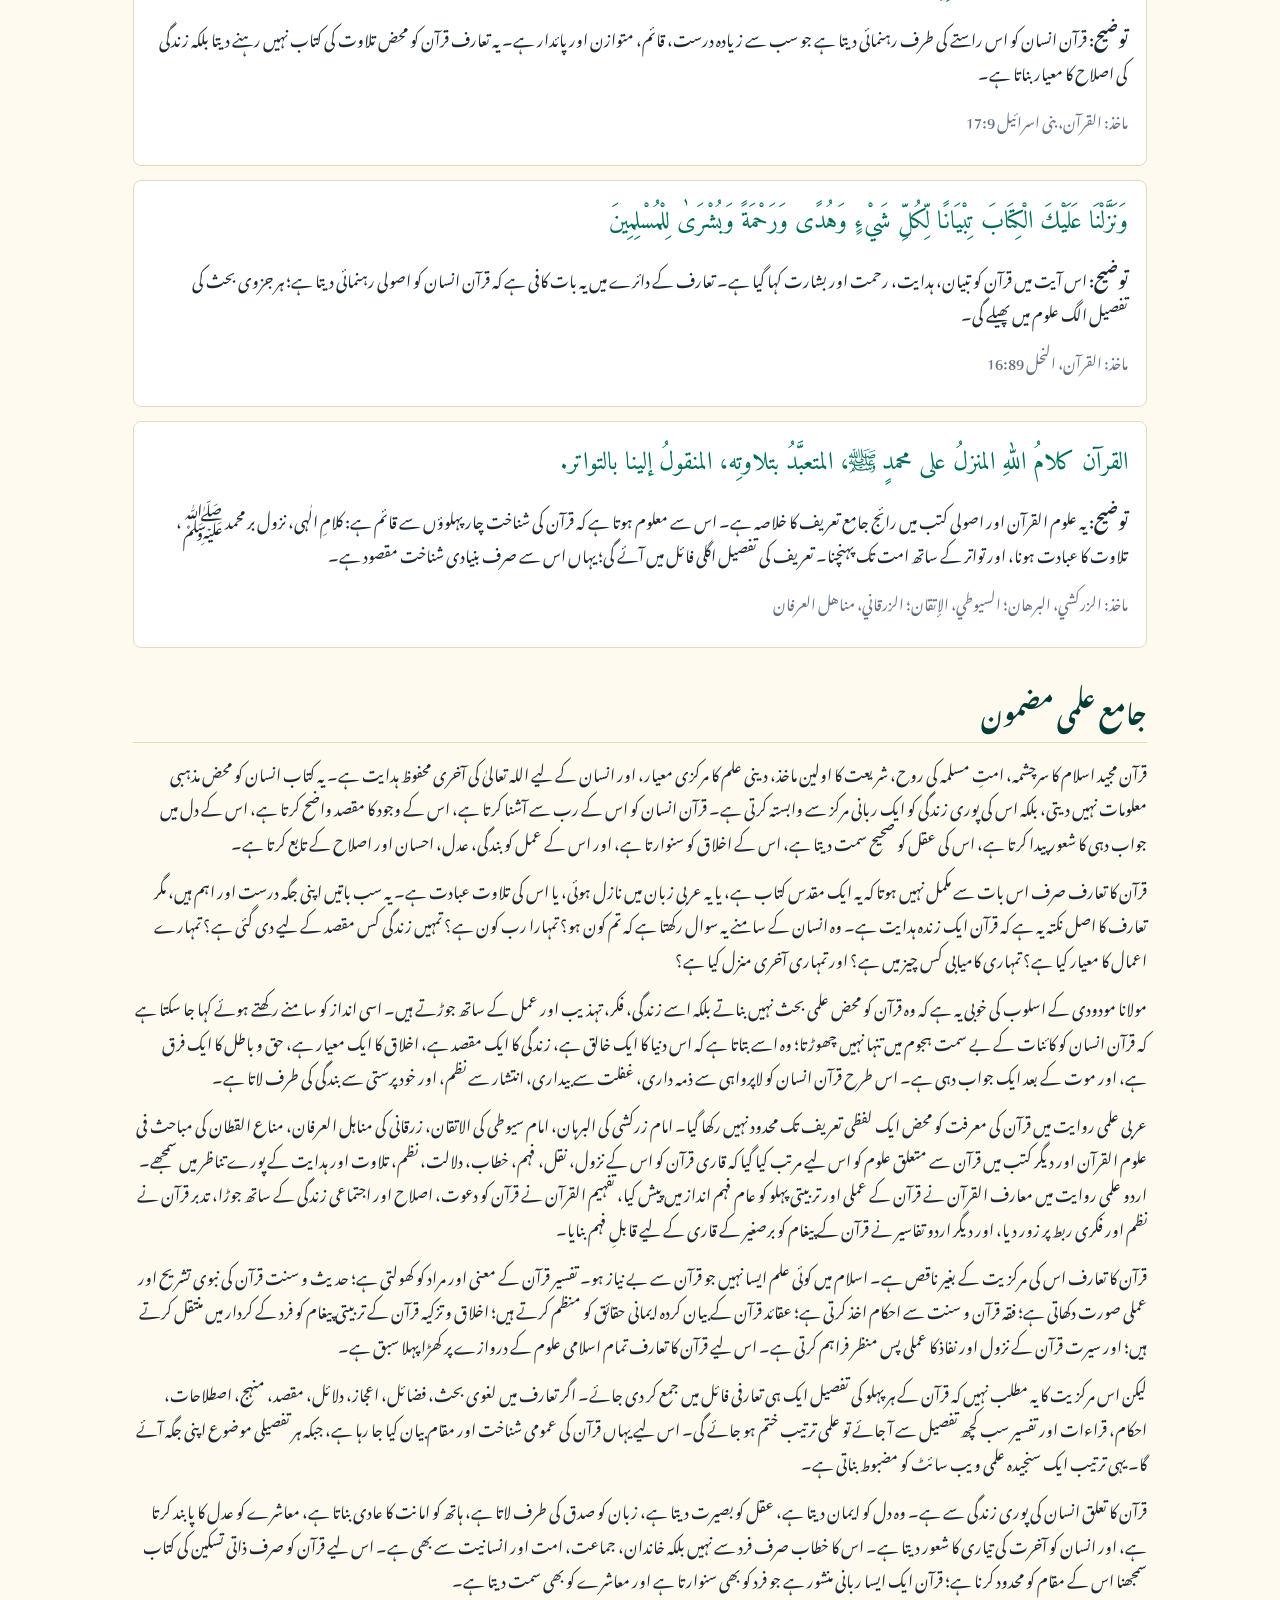
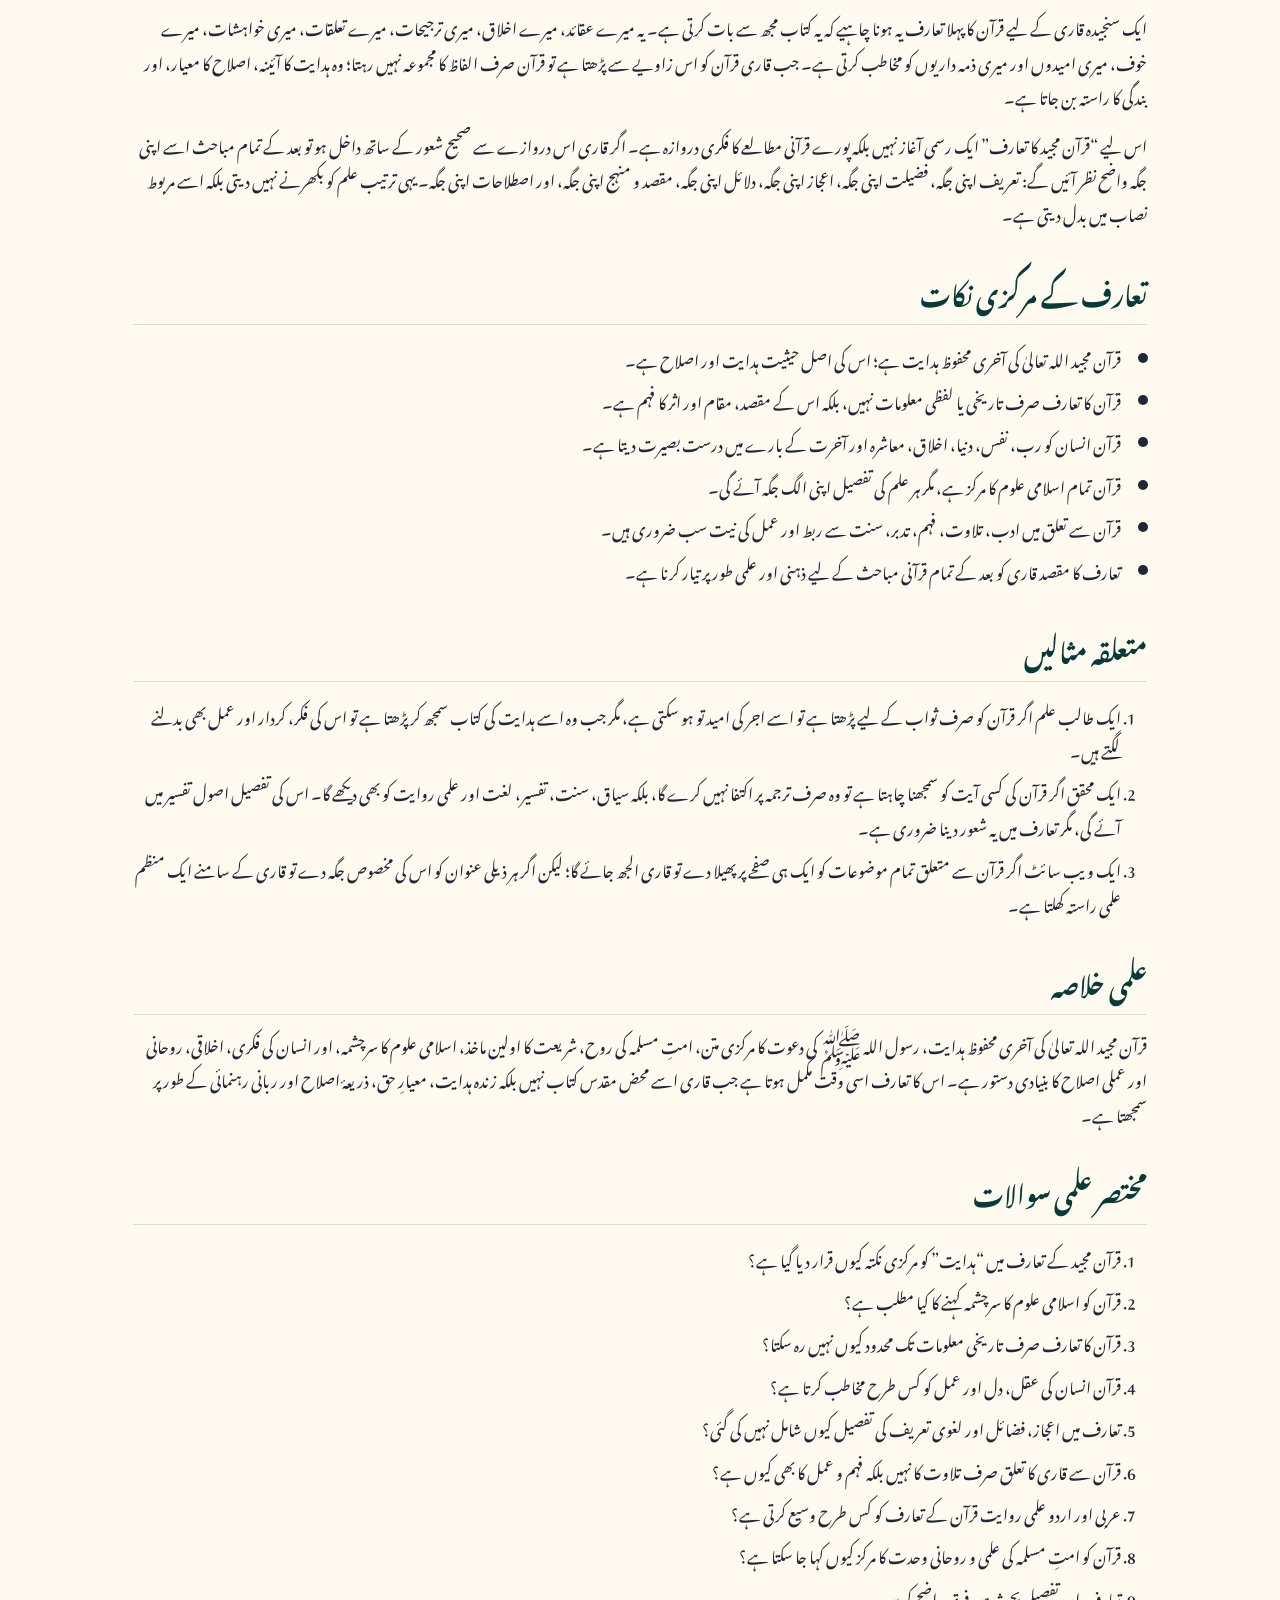
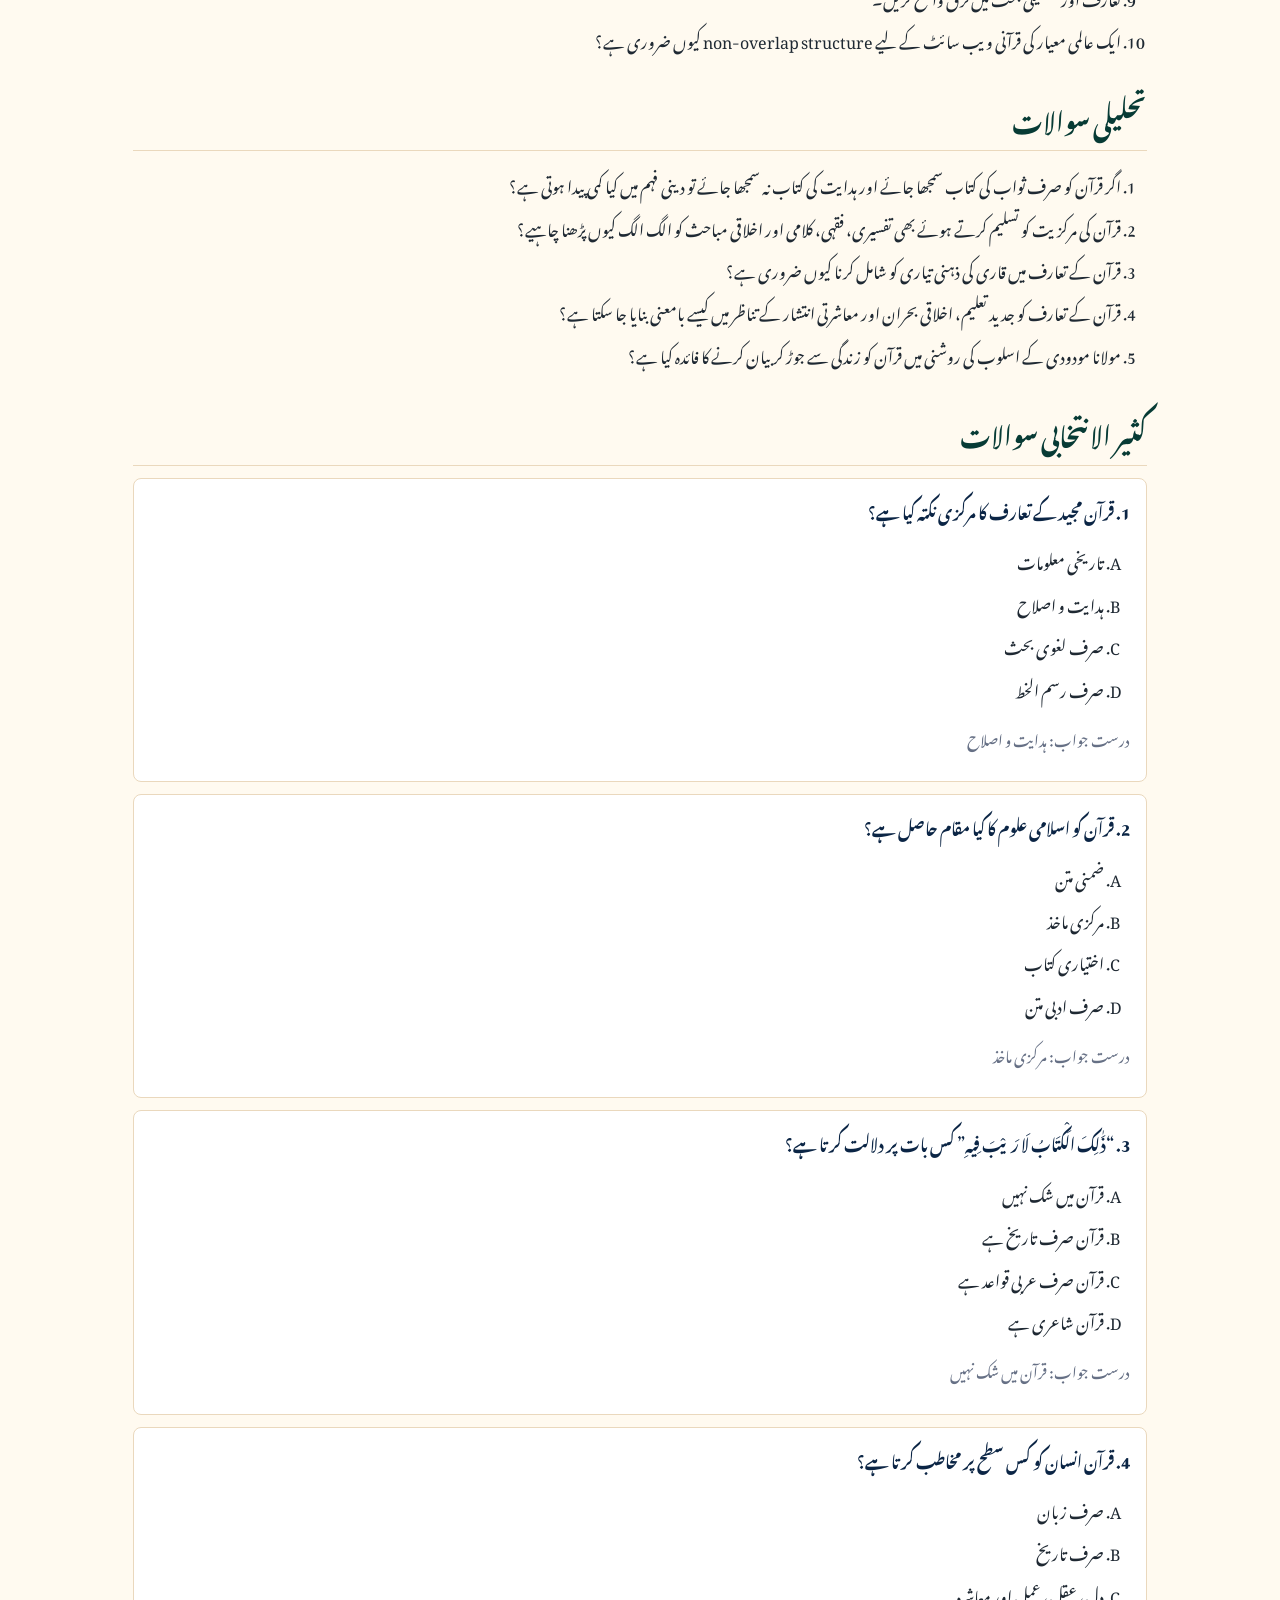
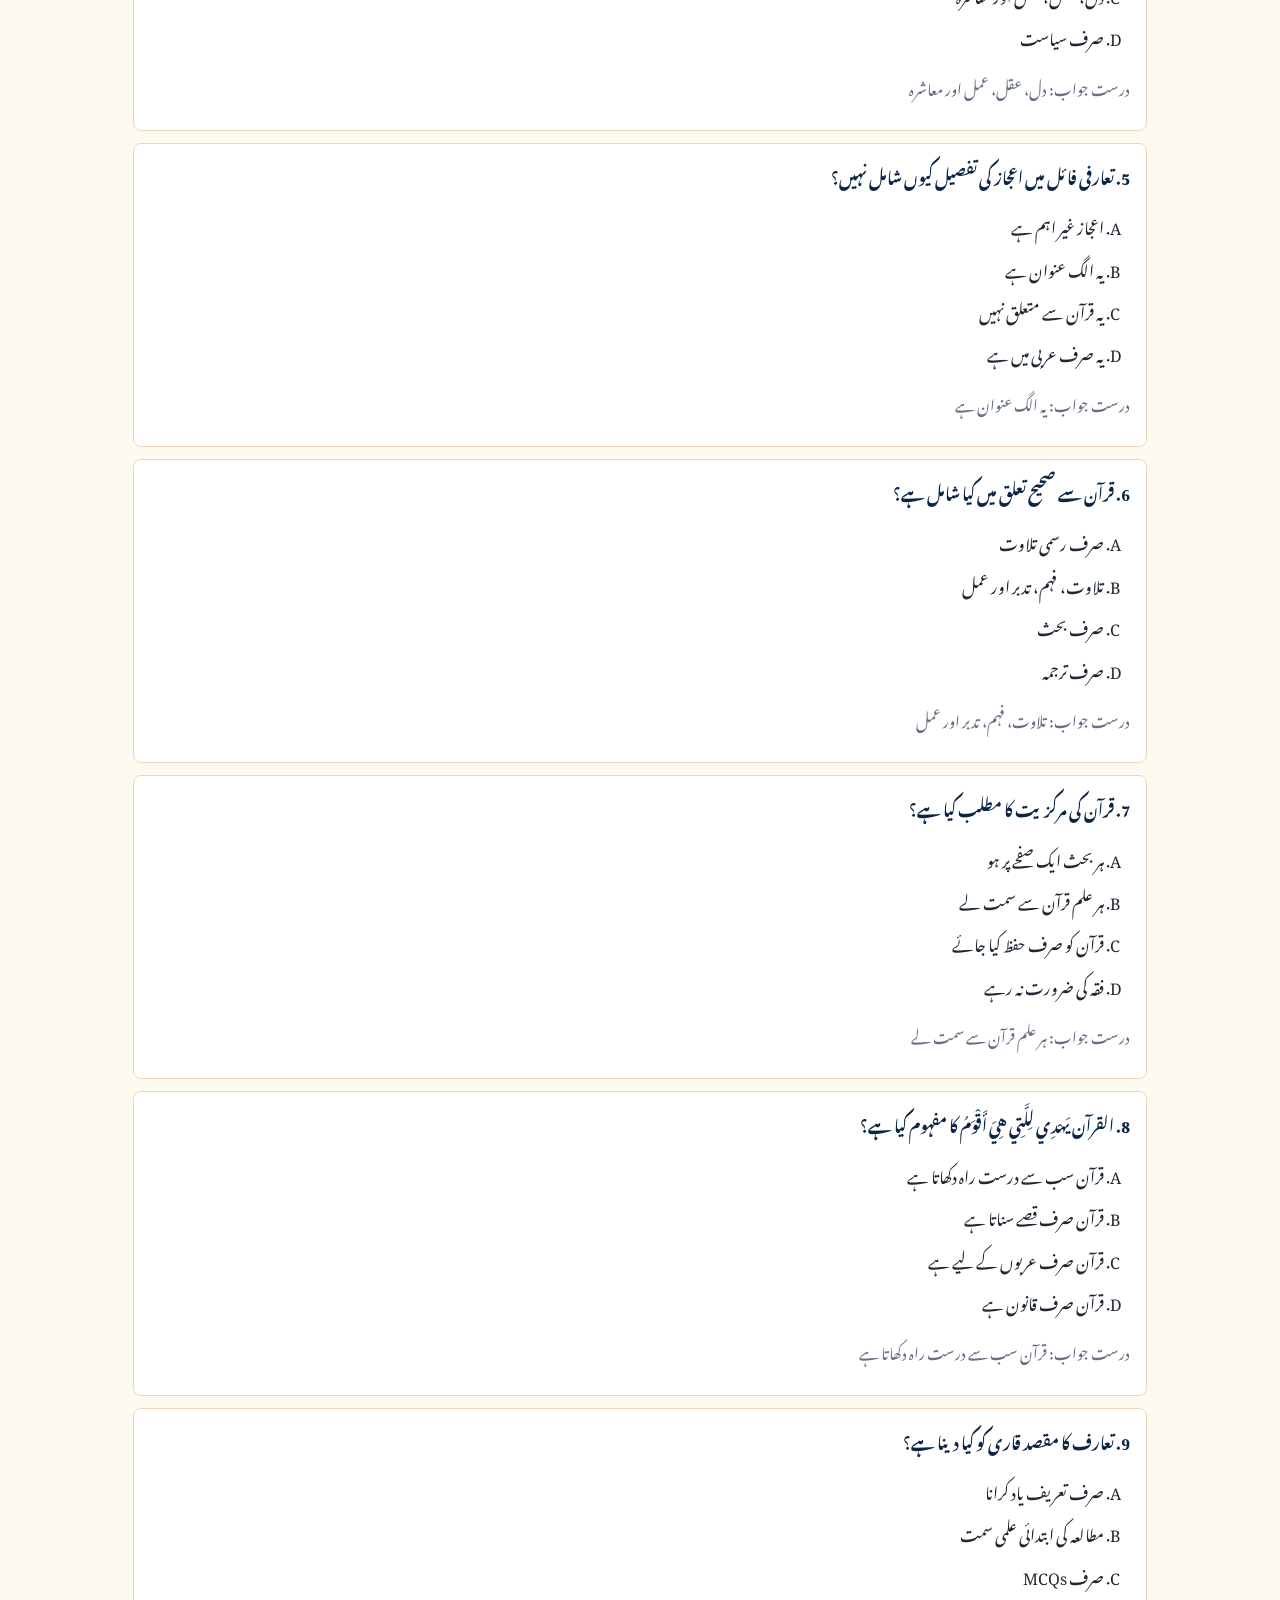
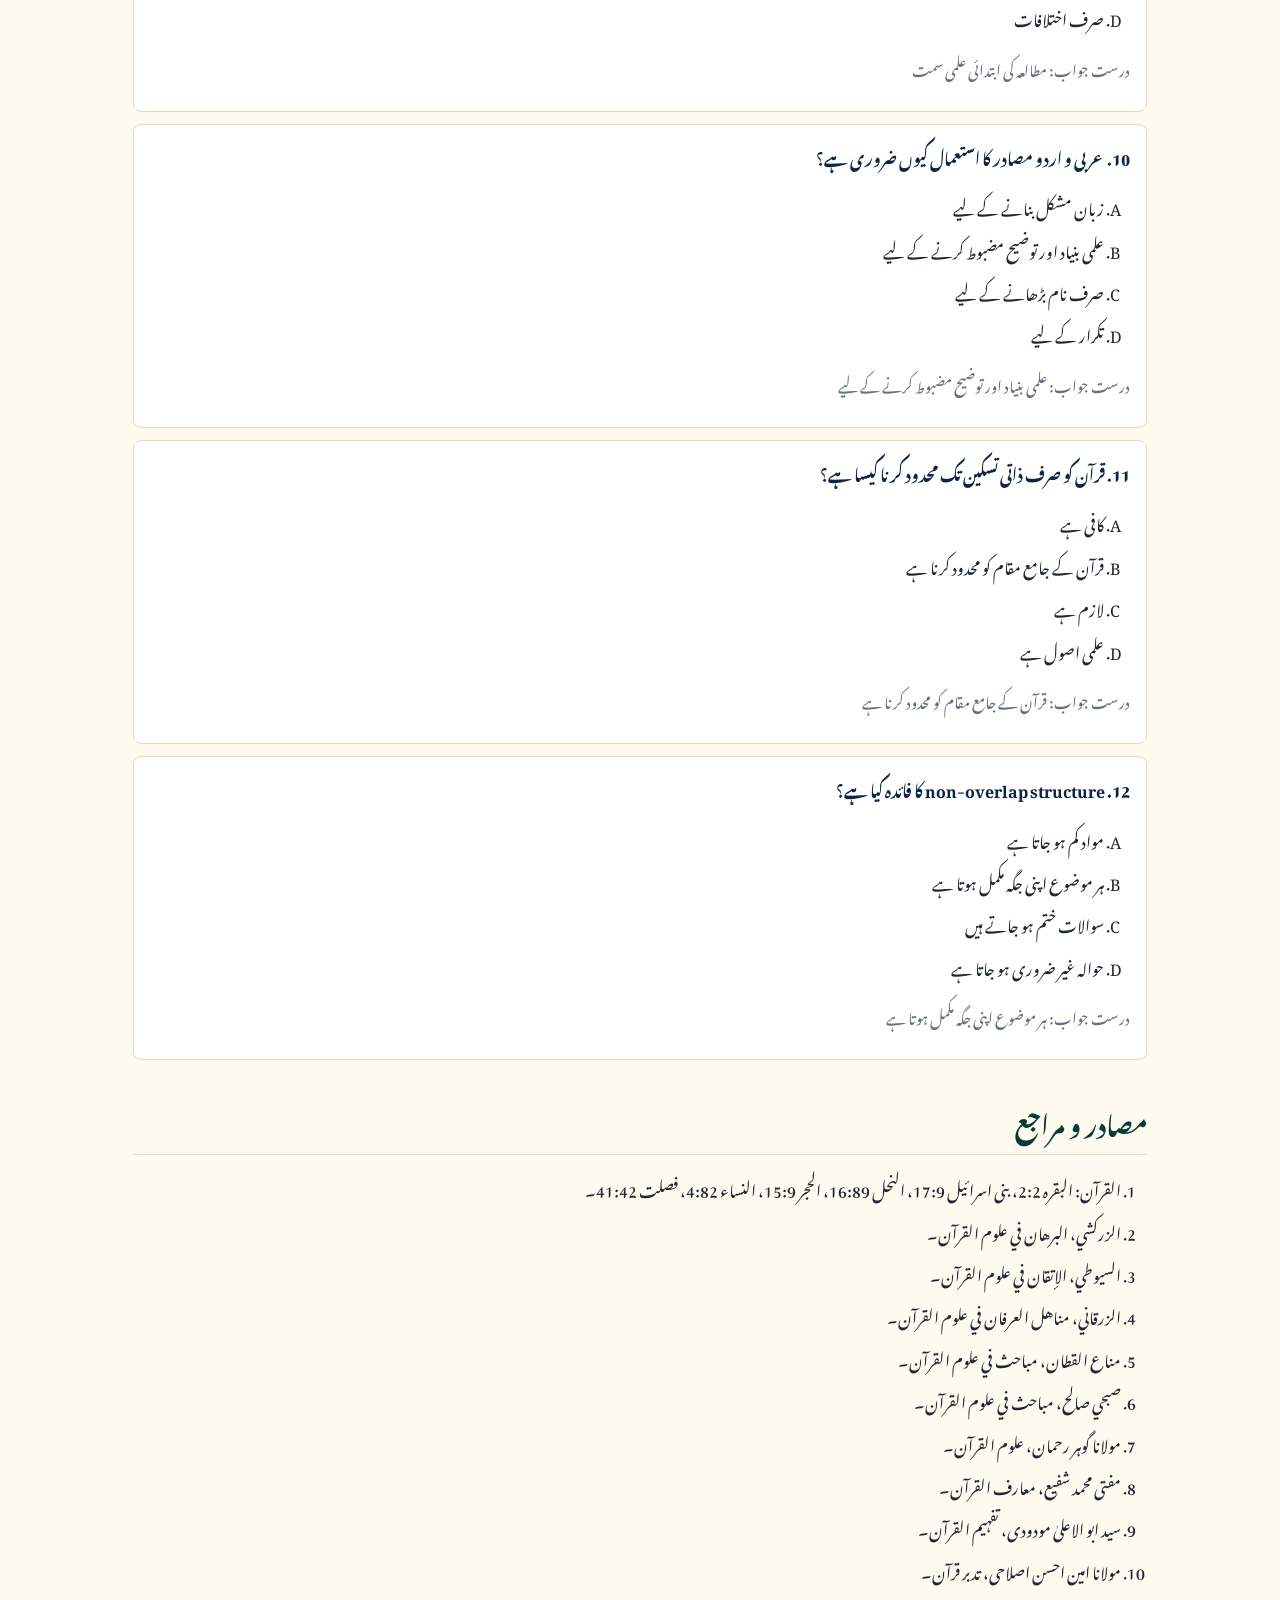
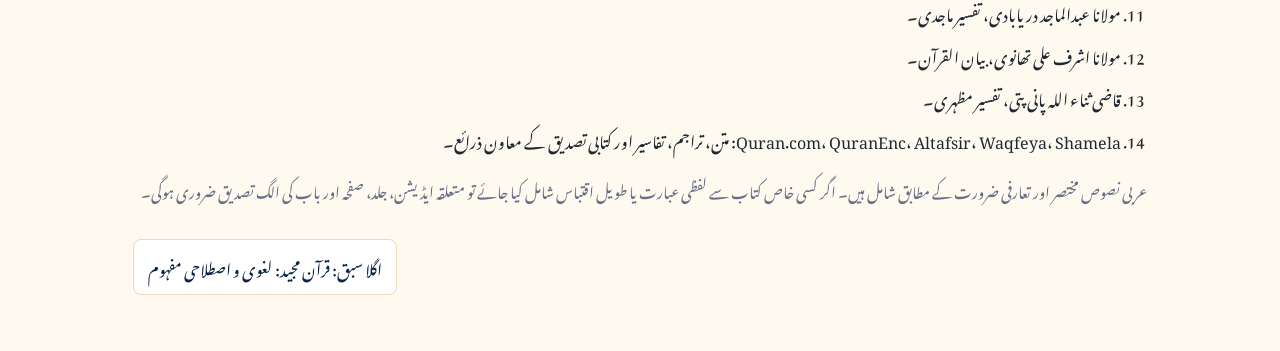
==== commit 90ec8136: "Add files via upload" ====
--- a/index.html
+++ b/index.html
@@ -3,17 +3,283 @@
 <head>
   <meta charset="utf-8">
   <meta name="viewport" content="width=device-width, initial-scale=1">
-  <title>الحیات مرکزِ علومِ اسلامیہ | Al-Hayat Islamic Studies Hub</title>
-  <meta name="description" content="دینی علوم کا جامع، مستند، منظم اور موبائل فرینڈلی اردو مطالعاتی پلیٹ فارم۔">
-  <link rel="canonical" href="./">
-  <link rel="icon" href="assets/brand/favicon.svg" type="image/svg+xml">
-  <meta property="og:image" content="assets/brand/social-card.svg">
-  <link rel="stylesheet" href="assets/css/styles.css">
-  <script defer src="data/site-data.js"></script>
-  <script defer src="assets/js/app.js"></script>
+  <title>قرآن مجید کا تعارف | الحیات قرآنی علوم مرکز</title>
+  <meta name="description" content="قرآن مجید کا جامع، مربوط اور مستند تعارف: بنیادی شناخت، ہدایت، اسلامی علوم میں مرکزیت، عربی نصوص، علمی مضمون، سوالات اور MCQs۔">
+  <meta name="keywords" content="قرآن مجید کا تعارف, علوم القرآن, قرآنی علوم, قرآن ہدایت, اسلامی علوم, الحیات قرآنی علوم مرکز">
+  <link rel="preconnect" href="https://fonts.googleapis.com">
+  <link rel="preconnect" href="https://fonts.gstatic.com" crossorigin>
+  <link href="https://fonts.googleapis.com/css2?family=Amiri:wght@400;700&family=Noto+Nastaliq+Urdu:wght@400;600;700&display=swap" rel="stylesheet">
+  <script type="application/ld+json">{"@context": "https://schema.org", "@type": "Article", "headline": "قرآن مجید کا تعارف | الحیات قرآنی علوم مرکز", "description": "قرآن مجید کا جامع، مربوط اور مستند تعارف: بنیادی شناخت، ہدایت، اسلامی علوم میں مرکزیت، عربی نصوص، علمی مضمون، سوالات اور MCQs۔", "inLanguage": "ur", "isPartOf": {"@type": "WebSite", "name": "الحیات قرآنی علوم مرکز"}, "about": "قرآن مجید کا تعارف"}</script>
+  <style>
+    :root { --ink:#073b35; --navy:#0b2545; --gold:#b7791f; --cream:#fffaf0; --soft:#f8f2e7; --line:#ead8bd; }
+    * { box-sizing:border-box; }
+    body { margin:0; background:var(--cream); color:#1f2933; font-family:'Noto Nastaliq Urdu', serif; line-height:2.15; }
+    .page { max-width:1050px; margin:auto; padding:28px 18px 56px; }
+    .crumbs { color:#667085; font-size:14px; margin-bottom:14px; }
+    .hero { background:linear-gradient(135deg,#fff,#f8efe0); border:1px solid var(--line); border-radius:10px; padding:28px; box-shadow:0 10px 30px rgba(12,38,69,.06); }
+    h1 { color:var(--navy); font-size:34px; margin:0 0 8px; line-height:1.8; }
+    .intro { color:#475467; font-size:18px; margin:0; }
+    h2 { color:var(--ink); font-size:25px; margin:34px 0 12px; border-bottom:1px solid var(--line); padding-bottom:6px; }
+    h3 { color:var(--navy); font-size:21px; margin:24px 0 8px; }
+    p { margin:0 0 14px; }
+    .grid { display:grid; grid-template-columns:1fr 1fr; gap:16px; }
+    .panel { background:white; border:1px solid var(--line); border-radius:8px; padding:18px; }
+    ul, ol { padding-right:26px; }
+    li { margin-bottom:8px; }
+    table { width:100%; border-collapse:collapse; background:white; margin:12px 0; }
+    th, td { border:1px solid var(--line); padding:10px 12px; vertical-align:top; }
+    th { background:#efe6d8; color:var(--navy); }
+    .quote-block { background:#fff; border-right:4px solid var(--gold); border:1px solid var(--line); border-radius:8px; padding:16px 18px; margin:14px 0; }
+    .arabic { font-family:'Amiri', serif; font-size:25px; color:#006b5b; direction:rtl; line-height:2; }
+    .ref, .answer { color:#667085; font-size:15px; }
+    .mcq { background:#fff; border:1px solid var(--line); border-radius:8px; padding:14px 16px; margin:12px 0; }
+    .mcq-q { color:var(--navy); font-weight:700; }
+    .download { display:inline-block; margin-top:12px; padding:9px 14px; border-radius:7px; background:var(--ink); color:white; text-decoration:none; }
+    .nav-links { display:flex; justify-content:space-between; gap:12px; margin-top:34px; }
+    .nav-links a { background:white; border:1px solid var(--line); color:var(--navy); text-decoration:none; padding:10px 14px; border-radius:8px; }
+    @media (max-width:760px) { .grid { grid-template-columns:1fr; } h1 { font-size:27px; } .page { padding:18px 12px 42px; } }
+  </style>
 </head>
-<body data-page="home">
-  <a class="skip-link" href="#main">اصل مواد پر جائیں</a>
-  <div id="app"></div>
+<body>
+  <main class="page">
+    <nav class="crumbs">الحیات قرآنی علوم مرکز / قرآن مجید / قرآن مجید کا تعارف</nav>
+    <header class="hero">
+      <h1>قرآن مجید کا تعارف</h1>
+      <p class="intro">قرآن مجید اللہ تعالیٰ کی آخری محفوظ ہدایت، رسول اللہ ﷺ کی دعوت کا مرکزی متن، امتِ مسلمہ کی روح، شریعت کا اولین ماخذ، اسلامی علوم کا سرچشمہ، اور انسان کی فکری، اخلاقی، روحانی اور عملی اصلاح کا بنیادی دستور ہے۔</p>
+      <a class="download" href="source.docx">Word source فائل</a>
+    </header>
+
+    <section>
+      <h2>اس عنوان کی علمی حد</h2>
+      <div class="grid">
+        <div class="panel"><h3>اس صفحے میں شامل</h3><ul><li>قرآن کی بنیادی شناخت اور مقام</li>
+<li>قاری سے قرآن کا تعلق</li>
+<li>اسلامی علوم میں قرآن کی مرکزیت</li>
+<li>امت کی زندگی میں قرآن کی حیثیت</li>
+<li>مطالعۂ قرآن کی ابتدائی سمت</li>
+<li>مختصر عربی نصوص، توضیحات، مضمون، سوالات اور MCQs</li></ul></div>
+        <div class="panel"><h3>تفصیل الگ صفحات میں</h3><table><tbody><tr><td>لغوی و اصطلاحی مفہوم</td><td>عنوان ۲</td></tr>
+<tr><td>فضیلت و اہمیت</td><td>عنوان ۳</td></tr>
+<tr><td>بنیادی پیغام</td><td>عنوان ۴</td></tr>
+<tr><td>مصادر اور دلائل</td><td>عنوان ۵</td></tr>
+<tr><td>اعجاز اور بلاغت</td><td>عنوان ۶</td></tr>
+<tr><td>ربانی ماخذ/ہدایت</td><td>عنوان ۷</td></tr>
+<tr><td>عقلی دلائل</td><td>عنوان ۸</td></tr>
+<tr><td>جامع اصول</td><td>عنوان ۹</td></tr>
+<tr><td>خاص مقام و نظر</td><td>عنوان ۱۰</td></tr>
+<tr><td>اہم اصطلاحات</td><td>عنوان ۱۱</td></tr>
+<tr><td>مقصد و منہج</td><td>عنوان ۱۲</td></tr></tbody></table></div>
+      </div>
+    </section>
+
+    <section>
+      <h2>عربی نصوص اور بنیادی اشارات</h2>
+      
+<section class="quote-block">
+  <p class="arabic">ذَٰلِكَ الْكِتَابُ لَا رَيْبَ فِيهِ هُدًى لِّلْمُتَّقِينَ</p>
+  <p class="explain"><strong>توضیح:</strong> قرآن اپنے تعارف ہی میں خود کو ایسی کتاب کے طور پر پیش کرتا ہے جس میں شک کی گنجائش نہیں اور جو تقویٰ رکھنے والوں کے لیے ہدایت ہے۔ اس آیت سے تعارف کا مرکزی نکتہ سامنے آتا ہے: قرآن کی اصل حیثیت ہدایت ہے۔</p>
+  <p class="ref">ماخذ: القرآن، البقرہ 2:2</p>
+</section>
+
+<section class="quote-block">
+  <p class="arabic">إِنَّ هَٰذَا الْقُرْآنَ يَهْدِي لِلَّتِي هِيَ أَقْوَمُ</p>
+  <p class="explain"><strong>توضیح:</strong> قرآن انسان کو اس راستے کی طرف رہنمائی دیتا ہے جو سب سے زیادہ درست، قائم، متوازن اور پائدار ہے۔ یہ تعارف قرآن کو محض تلاوت کی کتاب نہیں رہنے دیتا بلکہ زندگی کی اصلاح کا معیار بناتا ہے۔</p>
+  <p class="ref">ماخذ: القرآن، بنی اسرائیل 17:9</p>
+</section>
+
+<section class="quote-block">
+  <p class="arabic">وَنَزَّلْنَا عَلَيْكَ الْكِتَابَ تِبْيَانًا لِّكُلِّ شَيْءٍ وَهُدًى وَرَحْمَةً وَبُشْرَىٰ لِلْمُسْلِمِينَ</p>
+  <p class="explain"><strong>توضیح:</strong> اس آیت میں قرآن کو تبیان، ہدایت، رحمت اور بشارت کہا گیا ہے۔ تعارف کے دائرے میں یہ بات کافی ہے کہ قرآن انسان کو اصولی رہنمائی دیتا ہے؛ ہر جزوی بحث کی تفصیل الگ علوم میں پھیلے گی۔</p>
+  <p class="ref">ماخذ: القرآن، النحل 16:89</p>
+</section>
+      <section class="quote-block">
+        <p class="arabic">القرآن كلامُ اللهِ المنزلُ على محمدٍ ﷺ، المتعبَّدُ بتلاوتِه، المنقولُ إلينا بالتواتر.</p>
+        <p class="explain"><strong>توضیح:</strong> یہ علوم القرآن اور اصولی کتب میں رائج جامع تعریف کا خلاصہ ہے۔ اس سے معلوم ہوتا ہے کہ قرآن کی شناخت چار پہلوؤں سے قائم ہے: کلامِ الٰہی، نزول بر محمد ﷺ، تلاوت کا عبادت ہونا، اور تواتر کے ساتھ امت تک پہنچنا۔ تعریف کی تفصیل اگلی فائل میں آئے گی؛ یہاں اس سے صرف بنیادی شناخت مقصود ہے۔</p>
+        <p class="ref">ماخذ: الزركشي، البرهان؛ السيوطي، الإتقان؛ الزرقاني، مناهل العرفان</p>
+      </section>
+    </section>
+
+    <section>
+      <h2>جامع علمی مضمون</h2>
+      <p>قرآن مجید اسلام کا سرچشمہ، امتِ مسلمہ کی روح، شریعت کا اولین ماخذ، دینی علم کا مرکزی معیار، اور انسان کے لیے اللہ تعالیٰ کی آخری محفوظ ہدایت ہے۔ یہ کتاب انسان کو محض مذہبی معلومات نہیں دیتی، بلکہ اس کی پوری زندگی کو ایک ربانی مرکز سے وابستہ کرتی ہے۔ قرآن انسان کو اس کے رب سے آشنا کرتا ہے، اس کے وجود کا مقصد واضح کرتا ہے، اس کے دل میں جواب دہی کا شعور پیدا کرتا ہے، اس کی عقل کو صحیح سمت دیتا ہے، اس کے اخلاق کو سنوارتا ہے، اور اس کے عمل کو بندگی، عدل، احسان اور اصلاح کے تابع کرتا ہے۔</p>
+<p>قرآن کا تعارف صرف اس بات سے مکمل نہیں ہوتا کہ یہ ایک مقدس کتاب ہے، یا یہ عربی زبان میں نازل ہوئی، یا اس کی تلاوت عبادت ہے۔ یہ سب باتیں اپنی جگہ درست اور اہم ہیں، مگر تعارف کا اصل نکتہ یہ ہے کہ قرآن ایک زندہ ہدایت ہے۔ وہ انسان کے سامنے یہ سوال رکھتا ہے کہ تم کون ہو؟ تمہارا رب کون ہے؟ تمہیں زندگی کس مقصد کے لیے دی گئی ہے؟ تمہارے اعمال کا معیار کیا ہے؟ تمہاری کامیابی کس چیز میں ہے؟ اور تمہاری آخری منزل کیا ہے؟</p>
+<p>مولانا مودودی کے اسلوب کی خوبی یہ ہے کہ وہ قرآن کو محض علمی بحث نہیں بناتے بلکہ اسے زندگی، فکر، تہذیب اور عمل کے ساتھ جوڑتے ہیں۔ اسی انداز کو سامنے رکھتے ہوئے کہا جا سکتا ہے کہ قرآن انسان کو کائنات کے بے سمت ہجوم میں تنہا نہیں چھوڑتا؛ وہ اسے بتاتا ہے کہ اس دنیا کا ایک خالق ہے، زندگی کا ایک مقصد ہے، اخلاق کا ایک معیار ہے، حق و باطل کا ایک فرق ہے، اور موت کے بعد ایک جواب دہی ہے۔ اس طرح قرآن انسان کو لاپرواہی سے ذمہ داری، غفلت سے بیداری، انتشار سے نظم، اور خود پرستی سے بندگی کی طرف لاتا ہے۔</p>
+<p>عربی علمی روایت میں قرآن کی معرفت کو محض ایک لفظی تعریف تک محدود نہیں رکھا گیا۔ امام زرکشی کی البرہان، امام سیوطی کی الاتقان، زرقانی کی مناہل العرفان، مناع القطان کی مباحث فی علوم القرآن اور دیگر کتب میں قرآن سے متعلق علوم کو اس لیے مرتب کیا گیا کہ قاری قرآن کو اس کے نزول، نقل، فہم، خطاب، دلالت، نظم، تلاوت اور ہدایت کے پورے تناظر میں سمجھے۔ اردو علمی روایت میں معارف القرآن نے قرآن کے عملی اور تربیتی پہلو کو عام فہم انداز میں پیش کیا، تفہیم القرآن نے قرآن کو دعوت، اصلاح اور اجتماعی زندگی کے ساتھ جوڑا، تدبر قرآن نے نظم اور فکری ربط پر زور دیا، اور دیگر اردو تفاسیر نے قرآن کے پیغام کو برصغیر کے قاری کے لیے قابلِ فہم بنایا۔</p>
+<p>قرآن کا تعارف اس کی مرکزیت کے بغیر ناقص ہے۔ اسلام میں کوئی علم ایسا نہیں جو قرآن سے بے نیاز ہو۔ تفسیر قرآن کے معنی اور مراد کو کھولتی ہے؛ حدیث و سنت قرآن کی نبوی تشریح اور عملی صورت دکھاتی ہے؛ فقہ قرآن و سنت سے احکام اخذ کرتی ہے؛ عقائد قرآن کے بیان کردہ ایمانی حقائق کو منظم کرتے ہیں؛ اخلاق و تزکیہ قرآن کے تربیتی پیغام کو فرد کے کردار میں منتقل کرتے ہیں؛ اور سیرت قرآن کے نزول اور نفاذ کا عملی پس منظر فراہم کرتی ہے۔ اس لیے قرآن کا تعارف تمام اسلامی علوم کے دروازے پر کھڑا پہلا سبق ہے۔</p>
+<p>لیکن اس مرکزیت کا یہ مطلب نہیں کہ قرآن کے ہر پہلو کی تفصیل ایک ہی تعارفی فائل میں جمع کر دی جائے۔ اگر تعارف میں لغوی بحث، فضائل، اعجاز، دلائل، مقصد، منہج، اصطلاحات، احکام، قراءات اور تفسیر سب کچھ تفصیل سے آ جائے تو علمی ترتیب ختم ہو جائے گی۔ اس لیے یہاں قرآن کی عمومی شناخت اور مقام بیان کیا جا رہا ہے، جبکہ ہر تفصیلی موضوع اپنی جگہ آئے گا۔ یہی ترتیب ایک سنجیدہ علمی ویب سائٹ کو مضبوط بناتی ہے۔</p>
+<p>قرآن کا تعلق انسان کی پوری زندگی سے ہے۔ وہ دل کو ایمان دیتا ہے، عقل کو بصیرت دیتا ہے، زبان کو صدق کی طرف لاتا ہے، ہاتھ کو امانت کا عادی بناتا ہے، معاشرے کو عدل کا پابند کرتا ہے، اور انسان کو آخرت کی تیاری کا شعور دیتا ہے۔ اس کا خطاب صرف فرد سے نہیں بلکہ خاندان، جماعت، امت اور انسانیت سے بھی ہے۔ اس لیے قرآن کو صرف ذاتی تسکین کی کتاب سمجھنا اس کے مقام کو محدود کرنا ہے؛ قرآن ایک ایسا ربانی منشور ہے جو فرد کو بھی سنوارتا ہے اور معاشرے کو بھی سمت دیتا ہے۔</p>
+<p>ایک سنجیدہ قاری کے لیے قرآن کا پہلا تعارف یہ ہونا چاہیے کہ یہ کتاب مجھ سے بات کرتی ہے۔ یہ میرے عقائد، میرے اخلاق، میری ترجیحات، میرے تعلقات، میری خواہشات، میرے خوف، میری امیدوں اور میری ذمہ داریوں کو مخاطب کرتی ہے۔ جب قاری قرآن کو اس زاویے سے پڑھتا ہے تو قرآن صرف الفاظ کا مجموعہ نہیں رہتا؛ وہ ہدایت کا آئینہ، اصلاح کا معیار، اور بندگی کا راستہ بن جاتا ہے۔</p>
+<p>اس لیے “قرآن مجید کا تعارف” ایک رسمی آغاز نہیں بلکہ پورے قرآنی مطالعے کا فکری دروازہ ہے۔ اگر قاری اس دروازے سے صحیح شعور کے ساتھ داخل ہو تو بعد کے تمام مباحث اسے اپنی جگہ واضح نظر آئیں گے: تعریف اپنی جگہ، فضیلت اپنی جگہ، اعجاز اپنی جگہ، دلائل اپنی جگہ، مقصد و منہج اپنی جگہ، اور اصطلاحات اپنی جگہ۔ یہی ترتیب علم کو بکھرنے نہیں دیتی بلکہ اسے مربوط نصاب میں بدل دیتی ہے۔</p>
+    </section>
+
+    <section>
+      <h2>تعارف کے مرکزی نکات</h2>
+      <ul><li>قرآن مجید اللہ تعالیٰ کی آخری محفوظ ہدایت ہے؛ اس کی اصل حیثیت ہدایت اور اصلاح ہے۔</li>
+<li>قرآن کا تعارف صرف تاریخی یا لفظی معلومات نہیں، بلکہ اس کے مقصد، مقام اور اثر کا فہم ہے۔</li>
+<li>قرآن انسان کو رب، نفس، دنیا، اخلاق، معاشرہ اور آخرت کے بارے میں درست بصیرت دیتا ہے۔</li>
+<li>قرآن تمام اسلامی علوم کا مرکز ہے، مگر ہر علم کی تفصیل اپنی الگ جگہ آئے گی۔</li>
+<li>قرآن سے تعلق میں ادب، تلاوت، فہم، تدبر، سنت سے ربط اور عمل کی نیت سب ضروری ہیں۔</li>
+<li>تعارف کا مقصد قاری کو بعد کے تمام قرآنی مباحث کے لیے ذہنی اور علمی طور پر تیار کرنا ہے۔</li></ul>
+    </section>
+
+    <section>
+      <h2>متعلقہ مثالیں</h2>
+      <ol><li>ایک طالب علم اگر قرآن کو صرف ثواب کے لیے پڑھتا ہے تو اسے اجر کی امید تو ہو سکتی ہے، مگر جب وہ اسے ہدایت کی کتاب سمجھ کر پڑھتا ہے تو اس کی فکر، کردار اور عمل بھی بدلنے لگتے ہیں۔</li>
+<li>ایک محقق اگر قرآن کی کسی آیت کو سمجھنا چاہتا ہے تو وہ صرف ترجمہ پر اکتفا نہیں کرے گا، بلکہ سیاق، سنت، تفسیر، لغت اور علمی روایت کو بھی دیکھے گا۔ اس کی تفصیل اصول تفسیر میں آئے گی، مگر تعارف میں یہ شعور دینا ضروری ہے۔</li>
+<li>ایک ویب سائٹ اگر قرآن سے متعلق تمام موضوعات کو ایک ہی صفحے پر پھیلا دے تو قاری الجھ جائے گا؛ لیکن اگر ہر ذیلی عنوان کو اس کی مخصوص جگہ دے تو قاری کے سامنے ایک منظم علمی راستہ کھلتا ہے۔</li></ol>
+    </section>
+
+    <section>
+      <h2>علمی خلاصہ</h2>
+      <p>قرآن مجید اللہ تعالیٰ کی آخری محفوظ ہدایت، رسول اللہ ﷺ کی دعوت کا مرکزی متن، امتِ مسلمہ کی روح، شریعت کا اولین ماخذ، اسلامی علوم کا سرچشمہ، اور انسان کی فکری، اخلاقی، روحانی اور عملی اصلاح کا بنیادی دستور ہے۔ اس کا تعارف اسی وقت مکمل ہوتا ہے جب قاری اسے محض مقدس کتاب نہیں بلکہ زندہ ہدایت، معیارِ حق، ذریعۂ اصلاح اور ربانی رہنمائی کے طور پر سمجھتا ہے۔</p>
+    </section>
+
+    <section>
+      <h2>مختصر علمی سوالات</h2>
+      <ol><li>قرآن مجید کے تعارف میں “ہدایت” کو مرکزی نکتہ کیوں قرار دیا گیا ہے؟</li>
+<li>قرآن کو اسلامی علوم کا سرچشمہ کہنے کا کیا مطلب ہے؟</li>
+<li>قرآن کا تعارف صرف تاریخی معلومات تک محدود کیوں نہیں رہ سکتا؟</li>
+<li>قرآن انسان کی عقل، دل اور عمل کو کس طرح مخاطب کرتا ہے؟</li>
+<li>تعارف میں اعجاز، فضائل اور لغوی تعریف کی تفصیل کیوں شامل نہیں کی گئی؟</li>
+<li>قرآن سے قاری کا تعلق صرف تلاوت کا نہیں بلکہ فہم و عمل کا بھی کیوں ہے؟</li>
+<li>عربی اور اردو علمی روایت قرآن کے تعارف کو کس طرح وسیع کرتی ہے؟</li>
+<li>قرآن کو امتِ مسلمہ کی علمی و روحانی وحدت کا مرکز کیوں کہا جا سکتا ہے؟</li>
+<li>تعارف اور تفصیلی بحث میں فرق واضح کریں۔</li>
+<li>ایک عالمی معیار کی قرآنی ویب سائٹ کے لیے non-overlap structure کیوں ضروری ہے؟</li></ol>
+    </section>
+
+    <section>
+      <h2>تحلیلی سوالات</h2>
+      <ol><li>اگر قرآن کو صرف ثواب کی کتاب سمجھا جائے اور ہدایت کی کتاب نہ سمجھا جائے تو دینی فہم میں کیا کمی پیدا ہوتی ہے؟</li>
+<li>قرآن کی مرکزیت کو تسلیم کرتے ہوئے بھی تفسیری، فقہی، کلامی اور اخلاقی مباحث کو الگ الگ کیوں پڑھنا چاہیے؟</li>
+<li>قرآن کے تعارف میں قاری کی ذہنی تیاری کو شامل کرنا کیوں ضروری ہے؟</li>
+<li>قرآن کے تعارف کو جدید تعلیم، اخلاقی بحران اور معاشرتی انتشار کے تناظر میں کیسے بامعنی بنایا جا سکتا ہے؟</li>
+<li>مولانا مودودی کے اسلوب کی روشنی میں قرآن کو زندگی سے جوڑ کر بیان کرنے کا فائدہ کیا ہے؟</li></ol>
+    </section>
+
+    <section>
+      <h2>کثیر الانتخابی سوالات</h2>
+      
+<div class="mcq">
+  <p class="mcq-q">1. قرآن مجید کے تعارف کا مرکزی نکتہ کیا ہے؟</p>
+  <ol type="A">
+    <li>تاریخی معلومات</li><li>ہدایت و اصلاح</li><li>صرف لغوی بحث</li><li>صرف رسم الخط</li>
+  </ol>
+  <p class="answer">درست جواب: ہدایت و اصلاح</p>
+</div>
+
+<div class="mcq">
+  <p class="mcq-q">2. قرآن کو اسلامی علوم کا کیا مقام حاصل ہے؟</p>
+  <ol type="A">
+    <li>ضمنی متن</li><li>مرکزی ماخذ</li><li>اختیاری کتاب</li><li>صرف ادبی متن</li>
+  </ol>
+  <p class="answer">درست جواب: مرکزی ماخذ</p>
+</div>
+
+<div class="mcq">
+  <p class="mcq-q">3. “ذَٰلِكَ الْكِتَابُ لَا رَيْبَ فِيهِ” کس بات پر دلالت کرتا ہے؟</p>
+  <ol type="A">
+    <li>قرآن میں شک نہیں</li><li>قرآن صرف تاریخ ہے</li><li>قرآن صرف عربی قواعد ہے</li><li>قرآن شاعری ہے</li>
+  </ol>
+  <p class="answer">درست جواب: قرآن میں شک نہیں</p>
+</div>
+
+<div class="mcq">
+  <p class="mcq-q">4. قرآن انسان کو کس سطح پر مخاطب کرتا ہے؟</p>
+  <ol type="A">
+    <li>صرف زبان</li><li>صرف تاریخ</li><li>دل، عقل، عمل اور معاشرہ</li><li>صرف سیاست</li>
+  </ol>
+  <p class="answer">درست جواب: دل، عقل، عمل اور معاشرہ</p>
+</div>
+
+<div class="mcq">
+  <p class="mcq-q">5. تعارفی فائل میں اعجاز کی تفصیل کیوں شامل نہیں؟</p>
+  <ol type="A">
+    <li>اعجاز غیر اہم ہے</li><li>یہ الگ عنوان ہے</li><li>یہ قرآن سے متعلق نہیں</li><li>یہ صرف عربی میں ہے</li>
+  </ol>
+  <p class="answer">درست جواب: یہ الگ عنوان ہے</p>
+</div>
+
+<div class="mcq">
+  <p class="mcq-q">6. قرآن سے صحیح تعلق میں کیا شامل ہے؟</p>
+  <ol type="A">
+    <li>صرف رسمی تلاوت</li><li>تلاوت، فہم، تدبر اور عمل</li><li>صرف بحث</li><li>صرف ترجمہ</li>
+  </ol>
+  <p class="answer">درست جواب: تلاوت، فہم، تدبر اور عمل</p>
+</div>
+
+<div class="mcq">
+  <p class="mcq-q">7. قرآن کی مرکزیت کا مطلب کیا ہے؟</p>
+  <ol type="A">
+    <li>ہر بحث ایک صفحے پر ہو</li><li>ہر علم قرآن سے سمت لے</li><li>قرآن کو صرف حفظ کیا جائے</li><li>فقہ کی ضرورت نہ رہے</li>
+  </ol>
+  <p class="answer">درست جواب: ہر علم قرآن سے سمت لے</p>
+</div>
+
+<div class="mcq">
+  <p class="mcq-q">8. القرآن يَهْدِي لِلَّتِي هِيَ أَقْوَمُ کا مفہوم کیا ہے؟</p>
+  <ol type="A">
+    <li>قرآن سب سے درست راہ دکھاتا ہے</li><li>قرآن صرف قصے سناتا ہے</li><li>قرآن صرف عربوں کے لیے ہے</li><li>قرآن صرف قانون ہے</li>
+  </ol>
+  <p class="answer">درست جواب: قرآن سب سے درست راہ دکھاتا ہے</p>
+</div>
+
+<div class="mcq">
+  <p class="mcq-q">9. تعارف کا مقصد قاری کو کیا دینا ہے؟</p>
+  <ol type="A">
+    <li>صرف تعریف یاد کرانا</li><li>مطالعہ کی ابتدائی علمی سمت</li><li>صرف MCQs</li><li>صرف اختلافات</li>
+  </ol>
+  <p class="answer">درست جواب: مطالعہ کی ابتدائی علمی سمت</p>
+</div>
+
+<div class="mcq">
+  <p class="mcq-q">10. عربی و اردو مصادر کا استعمال کیوں ضروری ہے؟</p>
+  <ol type="A">
+    <li>زبان مشکل بنانے کے لیے</li><li>علمی بنیاد اور توضیح مضبوط کرنے کے لیے</li><li>صرف نام بڑھانے کے لیے</li><li>تکرار کے لیے</li>
+  </ol>
+  <p class="answer">درست جواب: علمی بنیاد اور توضیح مضبوط کرنے کے لیے</p>
+</div>
+
+<div class="mcq">
+  <p class="mcq-q">11. قرآن کو صرف ذاتی تسکین تک محدود کرنا کیسا ہے؟</p>
+  <ol type="A">
+    <li>کافی ہے</li><li>قرآن کے جامع مقام کو محدود کرنا ہے</li><li>لازم ہے</li><li>علمی اصول ہے</li>
+  </ol>
+  <p class="answer">درست جواب: قرآن کے جامع مقام کو محدود کرنا ہے</p>
+</div>
+
+<div class="mcq">
+  <p class="mcq-q">12. non-overlap structure کا فائدہ کیا ہے؟</p>
+  <ol type="A">
+    <li>مواد کم ہو جاتا ہے</li><li>ہر موضوع اپنی جگہ مکمل ہوتا ہے</li><li>سوالات ختم ہو جاتے ہیں</li><li>حوالہ غیر ضروری ہو جاتا ہے</li>
+  </ol>
+  <p class="answer">درست جواب: ہر موضوع اپنی جگہ مکمل ہوتا ہے</p>
+</div>
+    </section>
+
+    <section>
+      <h2>مصادر و مراجع</h2>
+      <ol><li>القرآن: البقرہ 2:2، بنی اسرائیل 17:9، النحل 16:89، الحجر 15:9، النساء 4:82، فصلت 41:42۔</li>
+<li>الزركشي، البرهان في علوم القرآن۔</li>
+<li>السيوطي، الإتقان في علوم القرآن۔</li>
+<li>الزرقاني، مناهل العرفان في علوم القرآن۔</li>
+<li>مناع القطان، مباحث في علوم القرآن۔</li>
+<li>صبحي صالح، مباحث في علوم القرآن۔</li>
+<li>مولانا گوہر رحمان، علوم القرآن۔</li>
+<li>مفتی محمد شفیع، معارف القرآن۔</li>
+<li>سید ابو الاعلیٰ مودودی، تفہیم القرآن۔</li>
+<li>مولانا امین احسن اصلاحی، تدبر قرآن۔</li>
+<li>مولانا عبدالماجد دریابادی، تفسیر ماجدی۔</li>
+<li>مولانا اشرف علی تھانوی، بیان القرآن۔</li>
+<li>قاضی ثناء اللہ پانی پتی، تفسیر مظہری۔</li>
+<li>Quran.com، QuranEnc، Altafsir، Waqfeya، Shamela: متن، تراجم، تفاسیر اور کتابی تصدیق کے معاون ذرائع۔</li></ol>
+      <p class="ref">عربی نصوص مختصر اور تعارفی ضرورت کے مطابق شامل ہیں۔ اگر کسی خاص کتاب سے لفظی عبارت یا طویل اقتباس شامل کیا جائے تو متعلقہ ایڈیشن، جلد، صفحہ اور باب کی الگ تصدیق ضروری ہوگی۔</p>
+    </section>
+
+    <nav class="nav-links">
+      <span></span>
+      <a href="../quran-majeed-lughwi-istilahi-mafhoom/">اگلا سبق: قرآن مجید: لغوی و اصطلاحی مفہوم</a>
+    </nav>
+  </main>
 </body>
 </html>
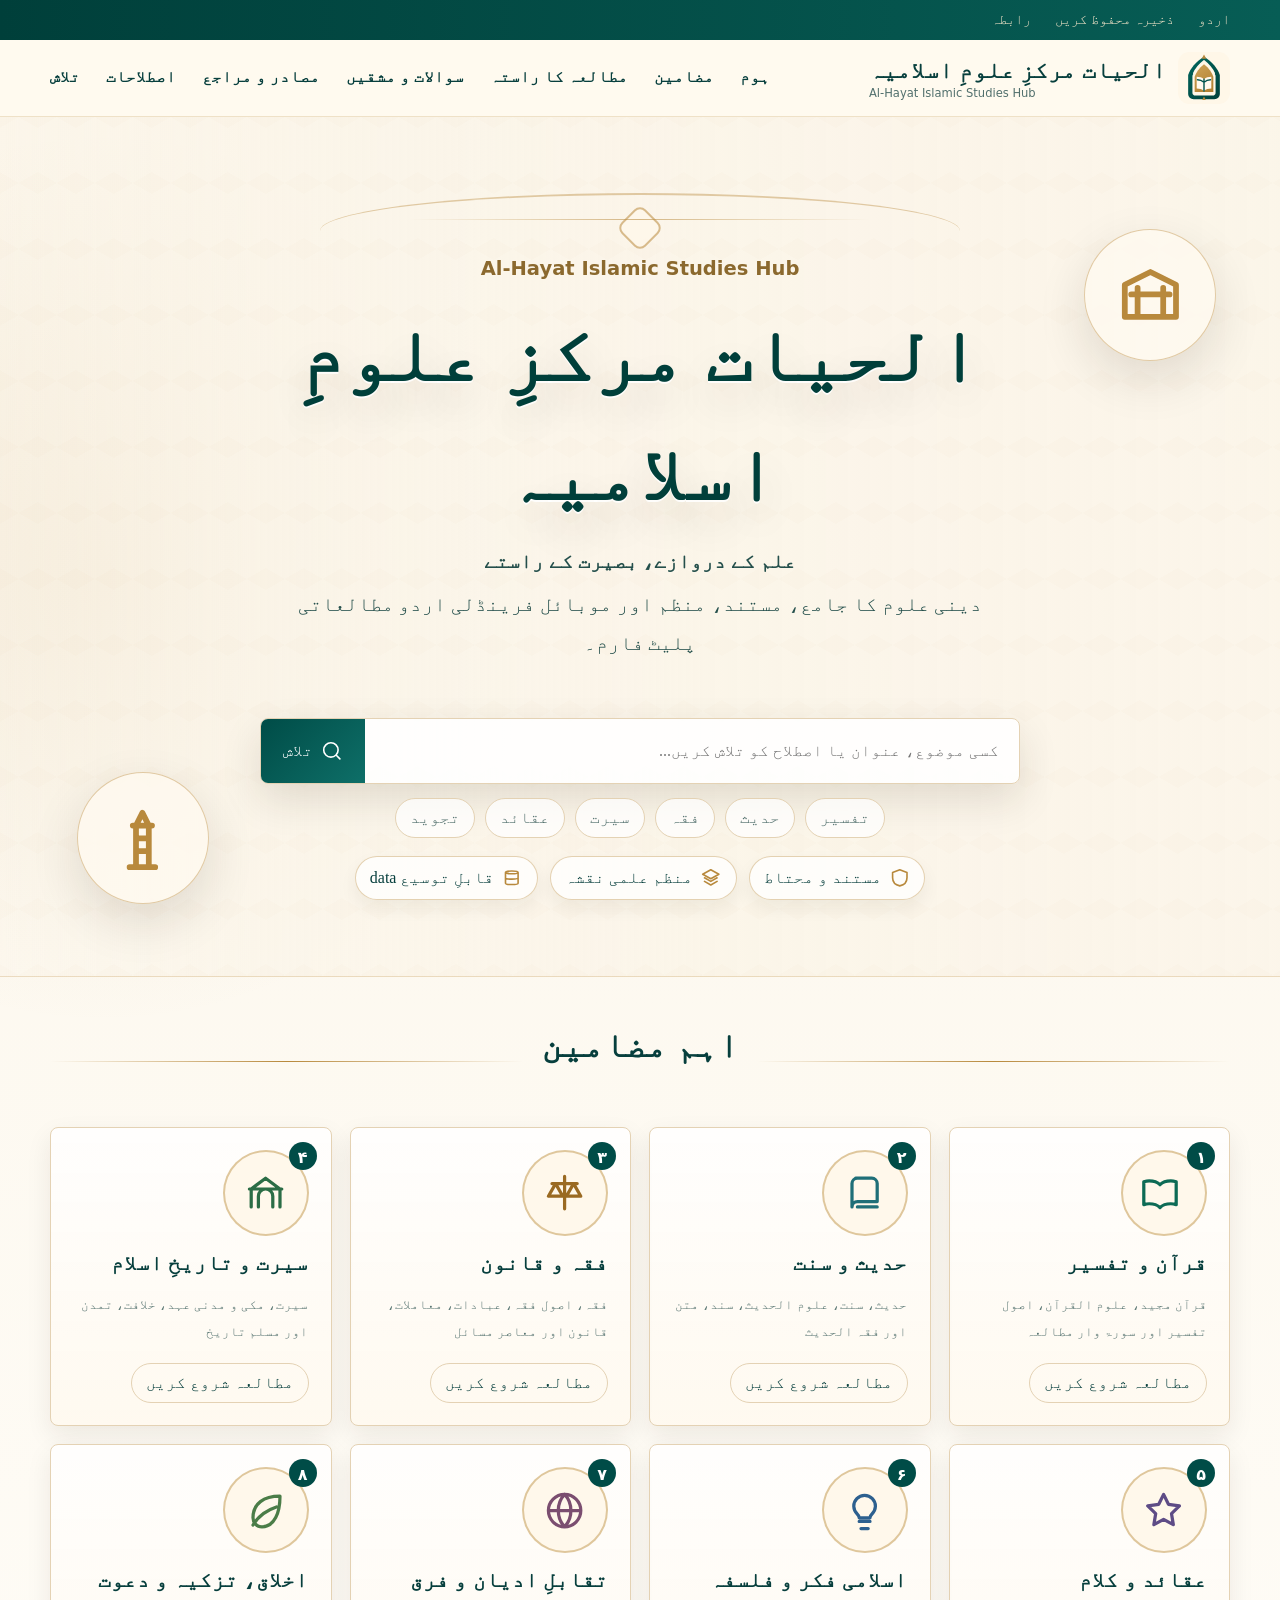
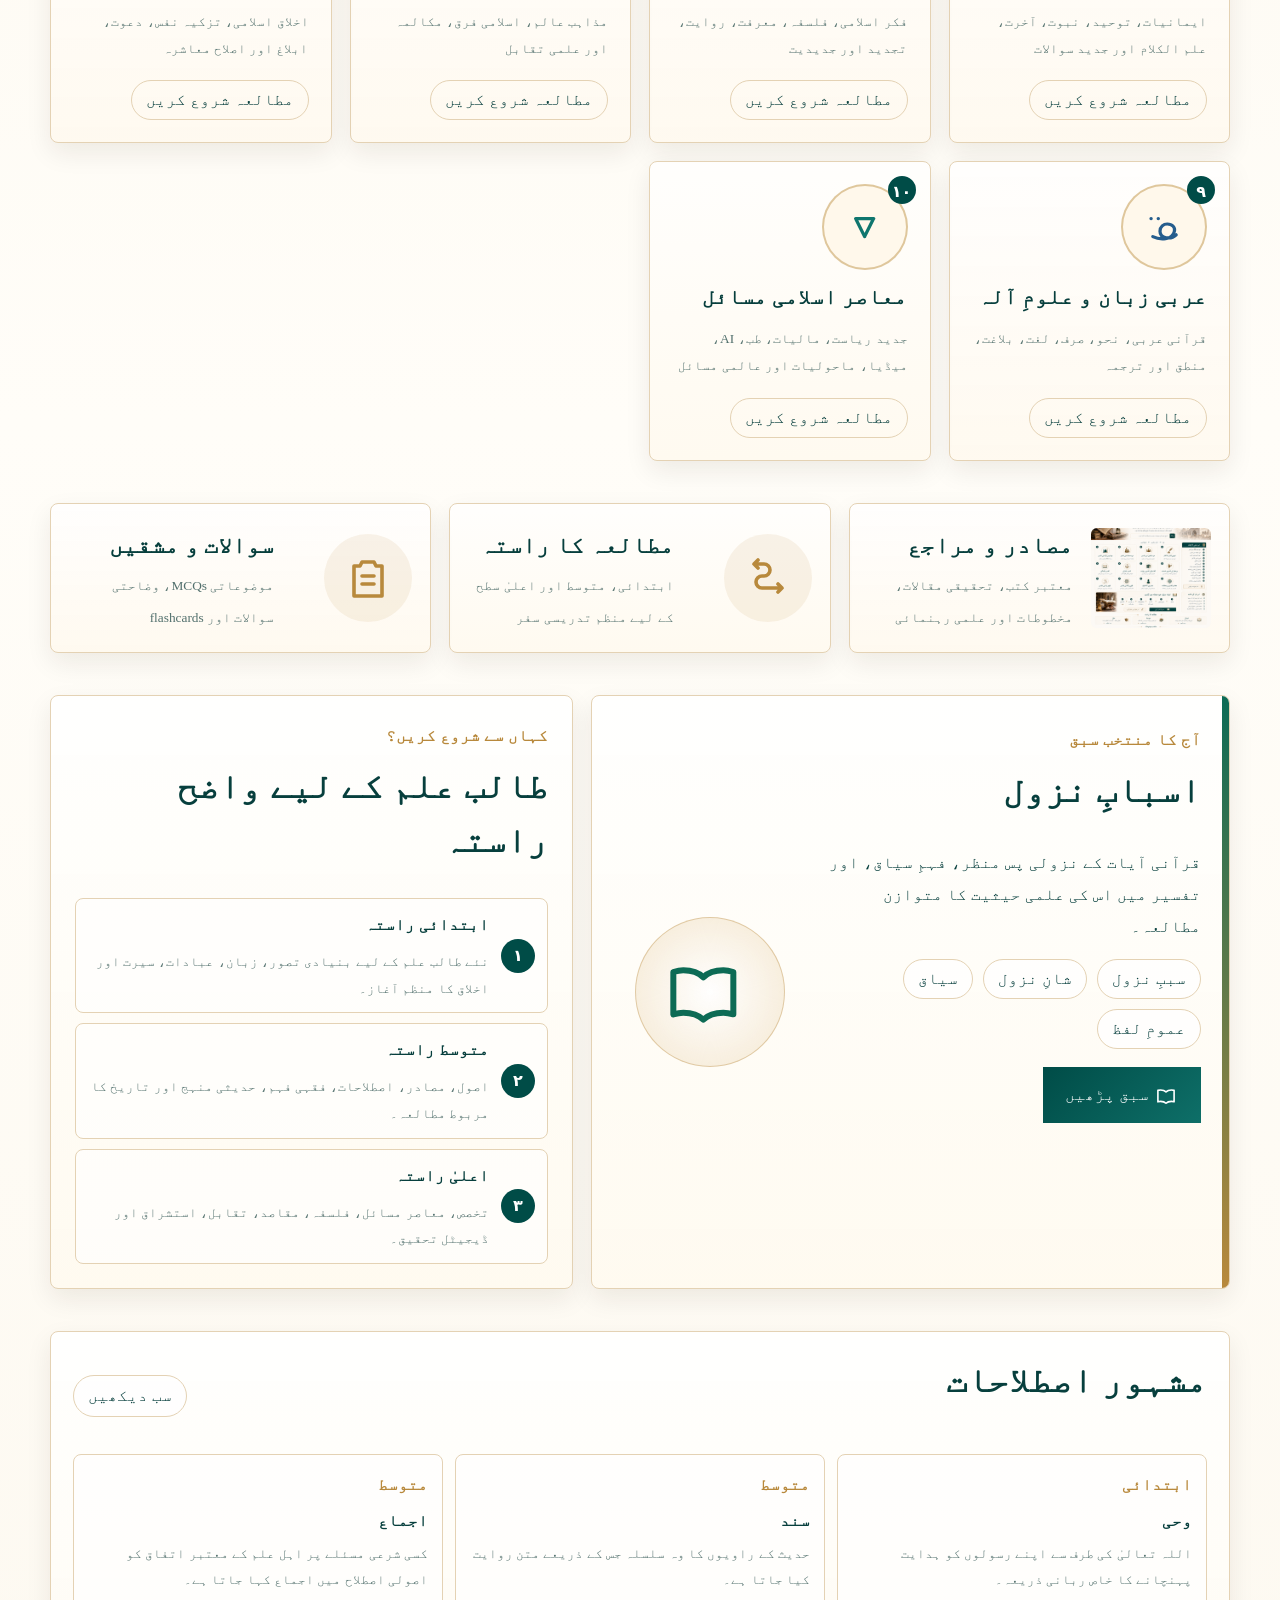
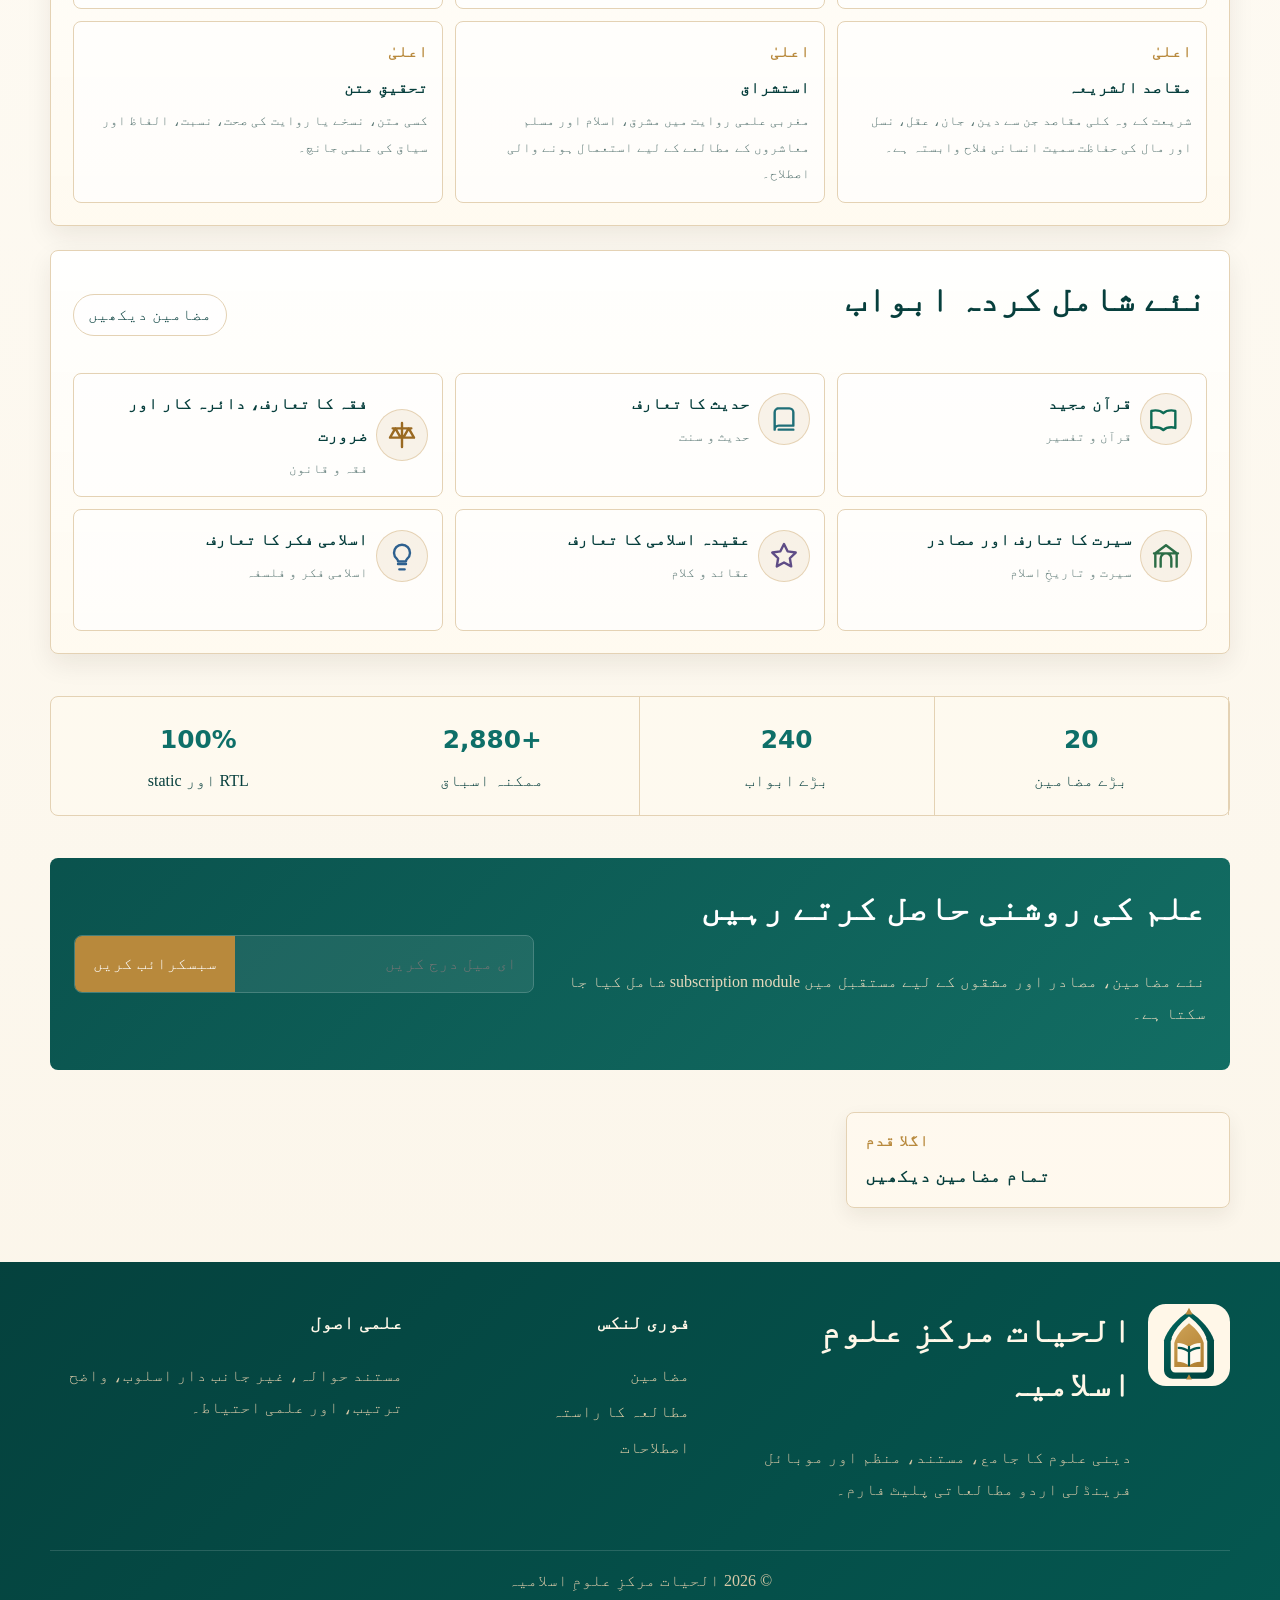
==== commit 030066b9: "Add initial HTML structure for the homepage" ====
--- a/index.html
+++ b/index.html
@@ -3,283 +3,17 @@
 <head>
   <meta charset="utf-8">
   <meta name="viewport" content="width=device-width, initial-scale=1">
-  <title>قرآن مجید کا تعارف | الحیات قرآنی علوم مرکز</title>
-  <meta name="description" content="قرآن مجید کا جامع، مربوط اور مستند تعارف: بنیادی شناخت، ہدایت، اسلامی علوم میں مرکزیت، عربی نصوص، علمی مضمون، سوالات اور MCQs۔">
-  <meta name="keywords" content="قرآن مجید کا تعارف, علوم القرآن, قرآنی علوم, قرآن ہدایت, اسلامی علوم, الحیات قرآنی علوم مرکز">
-  <link rel="preconnect" href="https://fonts.googleapis.com">
-  <link rel="preconnect" href="https://fonts.gstatic.com" crossorigin>
-  <link href="https://fonts.googleapis.com/css2?family=Amiri:wght@400;700&family=Noto+Nastaliq+Urdu:wght@400;600;700&display=swap" rel="stylesheet">
-  <script type="application/ld+json">{"@context": "https://schema.org", "@type": "Article", "headline": "قرآن مجید کا تعارف | الحیات قرآنی علوم مرکز", "description": "قرآن مجید کا جامع، مربوط اور مستند تعارف: بنیادی شناخت، ہدایت، اسلامی علوم میں مرکزیت، عربی نصوص، علمی مضمون، سوالات اور MCQs۔", "inLanguage": "ur", "isPartOf": {"@type": "WebSite", "name": "الحیات قرآنی علوم مرکز"}, "about": "قرآن مجید کا تعارف"}</script>
-  <style>
-    :root { --ink:#073b35; --navy:#0b2545; --gold:#b7791f; --cream:#fffaf0; --soft:#f8f2e7; --line:#ead8bd; }
-    * { box-sizing:border-box; }
-    body { margin:0; background:var(--cream); color:#1f2933; font-family:'Noto Nastaliq Urdu', serif; line-height:2.15; }
-    .page { max-width:1050px; margin:auto; padding:28px 18px 56px; }
-    .crumbs { color:#667085; font-size:14px; margin-bottom:14px; }
-    .hero { background:linear-gradient(135deg,#fff,#f8efe0); border:1px solid var(--line); border-radius:10px; padding:28px; box-shadow:0 10px 30px rgba(12,38,69,.06); }
-    h1 { color:var(--navy); font-size:34px; margin:0 0 8px; line-height:1.8; }
-    .intro { color:#475467; font-size:18px; margin:0; }
-    h2 { color:var(--ink); font-size:25px; margin:34px 0 12px; border-bottom:1px solid var(--line); padding-bottom:6px; }
-    h3 { color:var(--navy); font-size:21px; margin:24px 0 8px; }
-    p { margin:0 0 14px; }
-    .grid { display:grid; grid-template-columns:1fr 1fr; gap:16px; }
-    .panel { background:white; border:1px solid var(--line); border-radius:8px; padding:18px; }
-    ul, ol { padding-right:26px; }
-    li { margin-bottom:8px; }
-    table { width:100%; border-collapse:collapse; background:white; margin:12px 0; }
-    th, td { border:1px solid var(--line); padding:10px 12px; vertical-align:top; }
-    th { background:#efe6d8; color:var(--navy); }
-    .quote-block { background:#fff; border-right:4px solid var(--gold); border:1px solid var(--line); border-radius:8px; padding:16px 18px; margin:14px 0; }
-    .arabic { font-family:'Amiri', serif; font-size:25px; color:#006b5b; direction:rtl; line-height:2; }
-    .ref, .answer { color:#667085; font-size:15px; }
-    .mcq { background:#fff; border:1px solid var(--line); border-radius:8px; padding:14px 16px; margin:12px 0; }
-    .mcq-q { color:var(--navy); font-weight:700; }
-    .download { display:inline-block; margin-top:12px; padding:9px 14px; border-radius:7px; background:var(--ink); color:white; text-decoration:none; }
-    .nav-links { display:flex; justify-content:space-between; gap:12px; margin-top:34px; }
-    .nav-links a { background:white; border:1px solid var(--line); color:var(--navy); text-decoration:none; padding:10px 14px; border-radius:8px; }
-    @media (max-width:760px) { .grid { grid-template-columns:1fr; } h1 { font-size:27px; } .page { padding:18px 12px 42px; } }
-  </style>
+  <title>الحیات مرکزِ علومِ اسلامیہ | Al-Hayat Islamic Studies Hub</title>
+  <meta name="description" content="دینی علوم کا جامع، مستند، منظم اور موبائل فرینڈلی اردو مطالعاتی پلیٹ فارم۔">
+  <link rel="canonical" href="https://drimranhayat.github.io/alhayat-islamic-studies-hub/">
+  <link rel="icon" href="assets/brand/favicon.svg" type="image/svg+xml">
+  <meta property="og:image" content="https://drimranhayat.github.io/alhayat-islamic-studies-hub/assets/brand/social-card.svg">
+  <link rel="stylesheet" href="assets/css/styles.css">
+  <script defer src="data/site-data.js"></script>
+  <script defer src="assets/js/app.js"></script>
 </head>
-<body>
-  <main class="page">
-    <nav class="crumbs">الحیات قرآنی علوم مرکز / قرآن مجید / قرآن مجید کا تعارف</nav>
-    <header class="hero">
-      <h1>قرآن مجید کا تعارف</h1>
-      <p class="intro">قرآن مجید اللہ تعالیٰ کی آخری محفوظ ہدایت، رسول اللہ ﷺ کی دعوت کا مرکزی متن، امتِ مسلمہ کی روح، شریعت کا اولین ماخذ، اسلامی علوم کا سرچشمہ، اور انسان کی فکری، اخلاقی، روحانی اور عملی اصلاح کا بنیادی دستور ہے۔</p>
-      <a class="download" href="source.docx">Word source فائل</a>
-    </header>
-
-    <section>
-      <h2>اس عنوان کی علمی حد</h2>
-      <div class="grid">
-        <div class="panel"><h3>اس صفحے میں شامل</h3><ul><li>قرآن کی بنیادی شناخت اور مقام</li>
-<li>قاری سے قرآن کا تعلق</li>
-<li>اسلامی علوم میں قرآن کی مرکزیت</li>
-<li>امت کی زندگی میں قرآن کی حیثیت</li>
-<li>مطالعۂ قرآن کی ابتدائی سمت</li>
-<li>مختصر عربی نصوص، توضیحات، مضمون، سوالات اور MCQs</li></ul></div>
-        <div class="panel"><h3>تفصیل الگ صفحات میں</h3><table><tbody><tr><td>لغوی و اصطلاحی مفہوم</td><td>عنوان ۲</td></tr>
-<tr><td>فضیلت و اہمیت</td><td>عنوان ۳</td></tr>
-<tr><td>بنیادی پیغام</td><td>عنوان ۴</td></tr>
-<tr><td>مصادر اور دلائل</td><td>عنوان ۵</td></tr>
-<tr><td>اعجاز اور بلاغت</td><td>عنوان ۶</td></tr>
-<tr><td>ربانی ماخذ/ہدایت</td><td>عنوان ۷</td></tr>
-<tr><td>عقلی دلائل</td><td>عنوان ۸</td></tr>
-<tr><td>جامع اصول</td><td>عنوان ۹</td></tr>
-<tr><td>خاص مقام و نظر</td><td>عنوان ۱۰</td></tr>
-<tr><td>اہم اصطلاحات</td><td>عنوان ۱۱</td></tr>
-<tr><td>مقصد و منہج</td><td>عنوان ۱۲</td></tr></tbody></table></div>
-      </div>
-    </section>
-
-    <section>
-      <h2>عربی نصوص اور بنیادی اشارات</h2>
-      
-<section class="quote-block">
-  <p class="arabic">ذَٰلِكَ الْكِتَابُ لَا رَيْبَ فِيهِ هُدًى لِّلْمُتَّقِينَ</p>
-  <p class="explain"><strong>توضیح:</strong> قرآن اپنے تعارف ہی میں خود کو ایسی کتاب کے طور پر پیش کرتا ہے جس میں شک کی گنجائش نہیں اور جو تقویٰ رکھنے والوں کے لیے ہدایت ہے۔ اس آیت سے تعارف کا مرکزی نکتہ سامنے آتا ہے: قرآن کی اصل حیثیت ہدایت ہے۔</p>
-  <p class="ref">ماخذ: القرآن، البقرہ 2:2</p>
-</section>
-
-<section class="quote-block">
-  <p class="arabic">إِنَّ هَٰذَا الْقُرْآنَ يَهْدِي لِلَّتِي هِيَ أَقْوَمُ</p>
-  <p class="explain"><strong>توضیح:</strong> قرآن انسان کو اس راستے کی طرف رہنمائی دیتا ہے جو سب سے زیادہ درست، قائم، متوازن اور پائدار ہے۔ یہ تعارف قرآن کو محض تلاوت کی کتاب نہیں رہنے دیتا بلکہ زندگی کی اصلاح کا معیار بناتا ہے۔</p>
-  <p class="ref">ماخذ: القرآن، بنی اسرائیل 17:9</p>
-</section>
-
-<section class="quote-block">
-  <p class="arabic">وَنَزَّلْنَا عَلَيْكَ الْكِتَابَ تِبْيَانًا لِّكُلِّ شَيْءٍ وَهُدًى وَرَحْمَةً وَبُشْرَىٰ لِلْمُسْلِمِينَ</p>
-  <p class="explain"><strong>توضیح:</strong> اس آیت میں قرآن کو تبیان، ہدایت، رحمت اور بشارت کہا گیا ہے۔ تعارف کے دائرے میں یہ بات کافی ہے کہ قرآن انسان کو اصولی رہنمائی دیتا ہے؛ ہر جزوی بحث کی تفصیل الگ علوم میں پھیلے گی۔</p>
-  <p class="ref">ماخذ: القرآن، النحل 16:89</p>
-</section>
-      <section class="quote-block">
-        <p class="arabic">القرآن كلامُ اللهِ المنزلُ على محمدٍ ﷺ، المتعبَّدُ بتلاوتِه، المنقولُ إلينا بالتواتر.</p>
-        <p class="explain"><strong>توضیح:</strong> یہ علوم القرآن اور اصولی کتب میں رائج جامع تعریف کا خلاصہ ہے۔ اس سے معلوم ہوتا ہے کہ قرآن کی شناخت چار پہلوؤں سے قائم ہے: کلامِ الٰہی، نزول بر محمد ﷺ، تلاوت کا عبادت ہونا، اور تواتر کے ساتھ امت تک پہنچنا۔ تعریف کی تفصیل اگلی فائل میں آئے گی؛ یہاں اس سے صرف بنیادی شناخت مقصود ہے۔</p>
-        <p class="ref">ماخذ: الزركشي، البرهان؛ السيوطي، الإتقان؛ الزرقاني، مناهل العرفان</p>
-      </section>
-    </section>
-
-    <section>
-      <h2>جامع علمی مضمون</h2>
-      <p>قرآن مجید اسلام کا سرچشمہ، امتِ مسلمہ کی روح، شریعت کا اولین ماخذ، دینی علم کا مرکزی معیار، اور انسان کے لیے اللہ تعالیٰ کی آخری محفوظ ہدایت ہے۔ یہ کتاب انسان کو محض مذہبی معلومات نہیں دیتی، بلکہ اس کی پوری زندگی کو ایک ربانی مرکز سے وابستہ کرتی ہے۔ قرآن انسان کو اس کے رب سے آشنا کرتا ہے، اس کے وجود کا مقصد واضح کرتا ہے، اس کے دل میں جواب دہی کا شعور پیدا کرتا ہے، اس کی عقل کو صحیح سمت دیتا ہے، اس کے اخلاق کو سنوارتا ہے، اور اس کے عمل کو بندگی، عدل، احسان اور اصلاح کے تابع کرتا ہے۔</p>
-<p>قرآن کا تعارف صرف اس بات سے مکمل نہیں ہوتا کہ یہ ایک مقدس کتاب ہے، یا یہ عربی زبان میں نازل ہوئی، یا اس کی تلاوت عبادت ہے۔ یہ سب باتیں اپنی جگہ درست اور اہم ہیں، مگر تعارف کا اصل نکتہ یہ ہے کہ قرآن ایک زندہ ہدایت ہے۔ وہ انسان کے سامنے یہ سوال رکھتا ہے کہ تم کون ہو؟ تمہارا رب کون ہے؟ تمہیں زندگی کس مقصد کے لیے دی گئی ہے؟ تمہارے اعمال کا معیار کیا ہے؟ تمہاری کامیابی کس چیز میں ہے؟ اور تمہاری آخری منزل کیا ہے؟</p>
-<p>مولانا مودودی کے اسلوب کی خوبی یہ ہے کہ وہ قرآن کو محض علمی بحث نہیں بناتے بلکہ اسے زندگی، فکر، تہذیب اور عمل کے ساتھ جوڑتے ہیں۔ اسی انداز کو سامنے رکھتے ہوئے کہا جا سکتا ہے کہ قرآن انسان کو کائنات کے بے سمت ہجوم میں تنہا نہیں چھوڑتا؛ وہ اسے بتاتا ہے کہ اس دنیا کا ایک خالق ہے، زندگی کا ایک مقصد ہے، اخلاق کا ایک معیار ہے، حق و باطل کا ایک فرق ہے، اور موت کے بعد ایک جواب دہی ہے۔ اس طرح قرآن انسان کو لاپرواہی سے ذمہ داری، غفلت سے بیداری، انتشار سے نظم، اور خود پرستی سے بندگی کی طرف لاتا ہے۔</p>
-<p>عربی علمی روایت میں قرآن کی معرفت کو محض ایک لفظی تعریف تک محدود نہیں رکھا گیا۔ امام زرکشی کی البرہان، امام سیوطی کی الاتقان، زرقانی کی مناہل العرفان، مناع القطان کی مباحث فی علوم القرآن اور دیگر کتب میں قرآن سے متعلق علوم کو اس لیے مرتب کیا گیا کہ قاری قرآن کو اس کے نزول، نقل، فہم، خطاب، دلالت، نظم، تلاوت اور ہدایت کے پورے تناظر میں سمجھے۔ اردو علمی روایت میں معارف القرآن نے قرآن کے عملی اور تربیتی پہلو کو عام فہم انداز میں پیش کیا، تفہیم القرآن نے قرآن کو دعوت، اصلاح اور اجتماعی زندگی کے ساتھ جوڑا، تدبر قرآن نے نظم اور فکری ربط پر زور دیا، اور دیگر اردو تفاسیر نے قرآن کے پیغام کو برصغیر کے قاری کے لیے قابلِ فہم بنایا۔</p>
-<p>قرآن کا تعارف اس کی مرکزیت کے بغیر ناقص ہے۔ اسلام میں کوئی علم ایسا نہیں جو قرآن سے بے نیاز ہو۔ تفسیر قرآن کے معنی اور مراد کو کھولتی ہے؛ حدیث و سنت قرآن کی نبوی تشریح اور عملی صورت دکھاتی ہے؛ فقہ قرآن و سنت سے احکام اخذ کرتی ہے؛ عقائد قرآن کے بیان کردہ ایمانی حقائق کو منظم کرتے ہیں؛ اخلاق و تزکیہ قرآن کے تربیتی پیغام کو فرد کے کردار میں منتقل کرتے ہیں؛ اور سیرت قرآن کے نزول اور نفاذ کا عملی پس منظر فراہم کرتی ہے۔ اس لیے قرآن کا تعارف تمام اسلامی علوم کے دروازے پر کھڑا پہلا سبق ہے۔</p>
-<p>لیکن اس مرکزیت کا یہ مطلب نہیں کہ قرآن کے ہر پہلو کی تفصیل ایک ہی تعارفی فائل میں جمع کر دی جائے۔ اگر تعارف میں لغوی بحث، فضائل، اعجاز، دلائل، مقصد، منہج، اصطلاحات، احکام، قراءات اور تفسیر سب کچھ تفصیل سے آ جائے تو علمی ترتیب ختم ہو جائے گی۔ اس لیے یہاں قرآن کی عمومی شناخت اور مقام بیان کیا جا رہا ہے، جبکہ ہر تفصیلی موضوع اپنی جگہ آئے گا۔ یہی ترتیب ایک سنجیدہ علمی ویب سائٹ کو مضبوط بناتی ہے۔</p>
-<p>قرآن کا تعلق انسان کی پوری زندگی سے ہے۔ وہ دل کو ایمان دیتا ہے، عقل کو بصیرت دیتا ہے، زبان کو صدق کی طرف لاتا ہے، ہاتھ کو امانت کا عادی بناتا ہے، معاشرے کو عدل کا پابند کرتا ہے، اور انسان کو آخرت کی تیاری کا شعور دیتا ہے۔ اس کا خطاب صرف فرد سے نہیں بلکہ خاندان، جماعت، امت اور انسانیت سے بھی ہے۔ اس لیے قرآن کو صرف ذاتی تسکین کی کتاب سمجھنا اس کے مقام کو محدود کرنا ہے؛ قرآن ایک ایسا ربانی منشور ہے جو فرد کو بھی سنوارتا ہے اور معاشرے کو بھی سمت دیتا ہے۔</p>
-<p>ایک سنجیدہ قاری کے لیے قرآن کا پہلا تعارف یہ ہونا چاہیے کہ یہ کتاب مجھ سے بات کرتی ہے۔ یہ میرے عقائد، میرے اخلاق، میری ترجیحات، میرے تعلقات، میری خواہشات، میرے خوف، میری امیدوں اور میری ذمہ داریوں کو مخاطب کرتی ہے۔ جب قاری قرآن کو اس زاویے سے پڑھتا ہے تو قرآن صرف الفاظ کا مجموعہ نہیں رہتا؛ وہ ہدایت کا آئینہ، اصلاح کا معیار، اور بندگی کا راستہ بن جاتا ہے۔</p>
-<p>اس لیے “قرآن مجید کا تعارف” ایک رسمی آغاز نہیں بلکہ پورے قرآنی مطالعے کا فکری دروازہ ہے۔ اگر قاری اس دروازے سے صحیح شعور کے ساتھ داخل ہو تو بعد کے تمام مباحث اسے اپنی جگہ واضح نظر آئیں گے: تعریف اپنی جگہ، فضیلت اپنی جگہ، اعجاز اپنی جگہ، دلائل اپنی جگہ، مقصد و منہج اپنی جگہ، اور اصطلاحات اپنی جگہ۔ یہی ترتیب علم کو بکھرنے نہیں دیتی بلکہ اسے مربوط نصاب میں بدل دیتی ہے۔</p>
-    </section>
-
-    <section>
-      <h2>تعارف کے مرکزی نکات</h2>
-      <ul><li>قرآن مجید اللہ تعالیٰ کی آخری محفوظ ہدایت ہے؛ اس کی اصل حیثیت ہدایت اور اصلاح ہے۔</li>
-<li>قرآن کا تعارف صرف تاریخی یا لفظی معلومات نہیں، بلکہ اس کے مقصد، مقام اور اثر کا فہم ہے۔</li>
-<li>قرآن انسان کو رب، نفس، دنیا، اخلاق، معاشرہ اور آخرت کے بارے میں درست بصیرت دیتا ہے۔</li>
-<li>قرآن تمام اسلامی علوم کا مرکز ہے، مگر ہر علم کی تفصیل اپنی الگ جگہ آئے گی۔</li>
-<li>قرآن سے تعلق میں ادب، تلاوت، فہم، تدبر، سنت سے ربط اور عمل کی نیت سب ضروری ہیں۔</li>
-<li>تعارف کا مقصد قاری کو بعد کے تمام قرآنی مباحث کے لیے ذہنی اور علمی طور پر تیار کرنا ہے۔</li></ul>
-    </section>
-
-    <section>
-      <h2>متعلقہ مثالیں</h2>
-      <ol><li>ایک طالب علم اگر قرآن کو صرف ثواب کے لیے پڑھتا ہے تو اسے اجر کی امید تو ہو سکتی ہے، مگر جب وہ اسے ہدایت کی کتاب سمجھ کر پڑھتا ہے تو اس کی فکر، کردار اور عمل بھی بدلنے لگتے ہیں۔</li>
-<li>ایک محقق اگر قرآن کی کسی آیت کو سمجھنا چاہتا ہے تو وہ صرف ترجمہ پر اکتفا نہیں کرے گا، بلکہ سیاق، سنت، تفسیر، لغت اور علمی روایت کو بھی دیکھے گا۔ اس کی تفصیل اصول تفسیر میں آئے گی، مگر تعارف میں یہ شعور دینا ضروری ہے۔</li>
-<li>ایک ویب سائٹ اگر قرآن سے متعلق تمام موضوعات کو ایک ہی صفحے پر پھیلا دے تو قاری الجھ جائے گا؛ لیکن اگر ہر ذیلی عنوان کو اس کی مخصوص جگہ دے تو قاری کے سامنے ایک منظم علمی راستہ کھلتا ہے۔</li></ol>
-    </section>
-
-    <section>
-      <h2>علمی خلاصہ</h2>
-      <p>قرآن مجید اللہ تعالیٰ کی آخری محفوظ ہدایت، رسول اللہ ﷺ کی دعوت کا مرکزی متن، امتِ مسلمہ کی روح، شریعت کا اولین ماخذ، اسلامی علوم کا سرچشمہ، اور انسان کی فکری، اخلاقی، روحانی اور عملی اصلاح کا بنیادی دستور ہے۔ اس کا تعارف اسی وقت مکمل ہوتا ہے جب قاری اسے محض مقدس کتاب نہیں بلکہ زندہ ہدایت، معیارِ حق، ذریعۂ اصلاح اور ربانی رہنمائی کے طور پر سمجھتا ہے۔</p>
-    </section>
-
-    <section>
-      <h2>مختصر علمی سوالات</h2>
-      <ol><li>قرآن مجید کے تعارف میں “ہدایت” کو مرکزی نکتہ کیوں قرار دیا گیا ہے؟</li>
-<li>قرآن کو اسلامی علوم کا سرچشمہ کہنے کا کیا مطلب ہے؟</li>
-<li>قرآن کا تعارف صرف تاریخی معلومات تک محدود کیوں نہیں رہ سکتا؟</li>
-<li>قرآن انسان کی عقل، دل اور عمل کو کس طرح مخاطب کرتا ہے؟</li>
-<li>تعارف میں اعجاز، فضائل اور لغوی تعریف کی تفصیل کیوں شامل نہیں کی گئی؟</li>
-<li>قرآن سے قاری کا تعلق صرف تلاوت کا نہیں بلکہ فہم و عمل کا بھی کیوں ہے؟</li>
-<li>عربی اور اردو علمی روایت قرآن کے تعارف کو کس طرح وسیع کرتی ہے؟</li>
-<li>قرآن کو امتِ مسلمہ کی علمی و روحانی وحدت کا مرکز کیوں کہا جا سکتا ہے؟</li>
-<li>تعارف اور تفصیلی بحث میں فرق واضح کریں۔</li>
-<li>ایک عالمی معیار کی قرآنی ویب سائٹ کے لیے non-overlap structure کیوں ضروری ہے؟</li></ol>
-    </section>
-
-    <section>
-      <h2>تحلیلی سوالات</h2>
-      <ol><li>اگر قرآن کو صرف ثواب کی کتاب سمجھا جائے اور ہدایت کی کتاب نہ سمجھا جائے تو دینی فہم میں کیا کمی پیدا ہوتی ہے؟</li>
-<li>قرآن کی مرکزیت کو تسلیم کرتے ہوئے بھی تفسیری، فقہی، کلامی اور اخلاقی مباحث کو الگ الگ کیوں پڑھنا چاہیے؟</li>
-<li>قرآن کے تعارف میں قاری کی ذہنی تیاری کو شامل کرنا کیوں ضروری ہے؟</li>
-<li>قرآن کے تعارف کو جدید تعلیم، اخلاقی بحران اور معاشرتی انتشار کے تناظر میں کیسے بامعنی بنایا جا سکتا ہے؟</li>
-<li>مولانا مودودی کے اسلوب کی روشنی میں قرآن کو زندگی سے جوڑ کر بیان کرنے کا فائدہ کیا ہے؟</li></ol>
-    </section>
-
-    <section>
-      <h2>کثیر الانتخابی سوالات</h2>
-      
-<div class="mcq">
-  <p class="mcq-q">1. قرآن مجید کے تعارف کا مرکزی نکتہ کیا ہے؟</p>
-  <ol type="A">
-    <li>تاریخی معلومات</li><li>ہدایت و اصلاح</li><li>صرف لغوی بحث</li><li>صرف رسم الخط</li>
-  </ol>
-  <p class="answer">درست جواب: ہدایت و اصلاح</p>
-</div>
-
-<div class="mcq">
-  <p class="mcq-q">2. قرآن کو اسلامی علوم کا کیا مقام حاصل ہے؟</p>
-  <ol type="A">
-    <li>ضمنی متن</li><li>مرکزی ماخذ</li><li>اختیاری کتاب</li><li>صرف ادبی متن</li>
-  </ol>
-  <p class="answer">درست جواب: مرکزی ماخذ</p>
-</div>
-
-<div class="mcq">
-  <p class="mcq-q">3. “ذَٰلِكَ الْكِتَابُ لَا رَيْبَ فِيهِ” کس بات پر دلالت کرتا ہے؟</p>
-  <ol type="A">
-    <li>قرآن میں شک نہیں</li><li>قرآن صرف تاریخ ہے</li><li>قرآن صرف عربی قواعد ہے</li><li>قرآن شاعری ہے</li>
-  </ol>
-  <p class="answer">درست جواب: قرآن میں شک نہیں</p>
-</div>
-
-<div class="mcq">
-  <p class="mcq-q">4. قرآن انسان کو کس سطح پر مخاطب کرتا ہے؟</p>
-  <ol type="A">
-    <li>صرف زبان</li><li>صرف تاریخ</li><li>دل، عقل، عمل اور معاشرہ</li><li>صرف سیاست</li>
-  </ol>
-  <p class="answer">درست جواب: دل، عقل، عمل اور معاشرہ</p>
-</div>
-
-<div class="mcq">
-  <p class="mcq-q">5. تعارفی فائل میں اعجاز کی تفصیل کیوں شامل نہیں؟</p>
-  <ol type="A">
-    <li>اعجاز غیر اہم ہے</li><li>یہ الگ عنوان ہے</li><li>یہ قرآن سے متعلق نہیں</li><li>یہ صرف عربی میں ہے</li>
-  </ol>
-  <p class="answer">درست جواب: یہ الگ عنوان ہے</p>
-</div>
-
-<div class="mcq">
-  <p class="mcq-q">6. قرآن سے صحیح تعلق میں کیا شامل ہے؟</p>
-  <ol type="A">
-    <li>صرف رسمی تلاوت</li><li>تلاوت، فہم، تدبر اور عمل</li><li>صرف بحث</li><li>صرف ترجمہ</li>
-  </ol>
-  <p class="answer">درست جواب: تلاوت، فہم، تدبر اور عمل</p>
-</div>
-
-<div class="mcq">
-  <p class="mcq-q">7. قرآن کی مرکزیت کا مطلب کیا ہے؟</p>
-  <ol type="A">
-    <li>ہر بحث ایک صفحے پر ہو</li><li>ہر علم قرآن سے سمت لے</li><li>قرآن کو صرف حفظ کیا جائے</li><li>فقہ کی ضرورت نہ رہے</li>
-  </ol>
-  <p class="answer">درست جواب: ہر علم قرآن سے سمت لے</p>
-</div>
-
-<div class="mcq">
-  <p class="mcq-q">8. القرآن يَهْدِي لِلَّتِي هِيَ أَقْوَمُ کا مفہوم کیا ہے؟</p>
-  <ol type="A">
-    <li>قرآن سب سے درست راہ دکھاتا ہے</li><li>قرآن صرف قصے سناتا ہے</li><li>قرآن صرف عربوں کے لیے ہے</li><li>قرآن صرف قانون ہے</li>
-  </ol>
-  <p class="answer">درست جواب: قرآن سب سے درست راہ دکھاتا ہے</p>
-</div>
-
-<div class="mcq">
-  <p class="mcq-q">9. تعارف کا مقصد قاری کو کیا دینا ہے؟</p>
-  <ol type="A">
-    <li>صرف تعریف یاد کرانا</li><li>مطالعہ کی ابتدائی علمی سمت</li><li>صرف MCQs</li><li>صرف اختلافات</li>
-  </ol>
-  <p class="answer">درست جواب: مطالعہ کی ابتدائی علمی سمت</p>
-</div>
-
-<div class="mcq">
-  <p class="mcq-q">10. عربی و اردو مصادر کا استعمال کیوں ضروری ہے؟</p>
-  <ol type="A">
-    <li>زبان مشکل بنانے کے لیے</li><li>علمی بنیاد اور توضیح مضبوط کرنے کے لیے</li><li>صرف نام بڑھانے کے لیے</li><li>تکرار کے لیے</li>
-  </ol>
-  <p class="answer">درست جواب: علمی بنیاد اور توضیح مضبوط کرنے کے لیے</p>
-</div>
-
-<div class="mcq">
-  <p class="mcq-q">11. قرآن کو صرف ذاتی تسکین تک محدود کرنا کیسا ہے؟</p>
-  <ol type="A">
-    <li>کافی ہے</li><li>قرآن کے جامع مقام کو محدود کرنا ہے</li><li>لازم ہے</li><li>علمی اصول ہے</li>
-  </ol>
-  <p class="answer">درست جواب: قرآن کے جامع مقام کو محدود کرنا ہے</p>
-</div>
-
-<div class="mcq">
-  <p class="mcq-q">12. non-overlap structure کا فائدہ کیا ہے؟</p>
-  <ol type="A">
-    <li>مواد کم ہو جاتا ہے</li><li>ہر موضوع اپنی جگہ مکمل ہوتا ہے</li><li>سوالات ختم ہو جاتے ہیں</li><li>حوالہ غیر ضروری ہو جاتا ہے</li>
-  </ol>
-  <p class="answer">درست جواب: ہر موضوع اپنی جگہ مکمل ہوتا ہے</p>
-</div>
-    </section>
-
-    <section>
-      <h2>مصادر و مراجع</h2>
-      <ol><li>القرآن: البقرہ 2:2، بنی اسرائیل 17:9، النحل 16:89، الحجر 15:9، النساء 4:82، فصلت 41:42۔</li>
-<li>الزركشي، البرهان في علوم القرآن۔</li>
-<li>السيوطي، الإتقان في علوم القرآن۔</li>
-<li>الزرقاني، مناهل العرفان في علوم القرآن۔</li>
-<li>مناع القطان، مباحث في علوم القرآن۔</li>
-<li>صبحي صالح، مباحث في علوم القرآن۔</li>
-<li>مولانا گوہر رحمان، علوم القرآن۔</li>
-<li>مفتی محمد شفیع، معارف القرآن۔</li>
-<li>سید ابو الاعلیٰ مودودی، تفہیم القرآن۔</li>
-<li>مولانا امین احسن اصلاحی، تدبر قرآن۔</li>
-<li>مولانا عبدالماجد دریابادی، تفسیر ماجدی۔</li>
-<li>مولانا اشرف علی تھانوی، بیان القرآن۔</li>
-<li>قاضی ثناء اللہ پانی پتی، تفسیر مظہری۔</li>
-<li>Quran.com، QuranEnc، Altafsir، Waqfeya، Shamela: متن، تراجم، تفاسیر اور کتابی تصدیق کے معاون ذرائع۔</li></ol>
-      <p class="ref">عربی نصوص مختصر اور تعارفی ضرورت کے مطابق شامل ہیں۔ اگر کسی خاص کتاب سے لفظی عبارت یا طویل اقتباس شامل کیا جائے تو متعلقہ ایڈیشن، جلد، صفحہ اور باب کی الگ تصدیق ضروری ہوگی۔</p>
-    </section>
-
-    <nav class="nav-links">
-      <span></span>
-      <a href="../quran-majeed-lughwi-istilahi-mafhoom/">اگلا سبق: قرآن مجید: لغوی و اصطلاحی مفہوم</a>
-    </nav>
-  </main>
+<body data-page="home">
+  <a class="skip-link" href="#main">اصل مواد پر جائیں</a>
+  <div id="app"></div>
 </body>
 </html>
--- a/assets/css/styles.css
+++ b/assets/css/styles.css
@@ -0,0 +1,1429 @@
+:root {
+  --cream: #fbf5e9;
+  --paper: #fffaf0;
+  --paper-2: #f7ecda;
+  --ink: #073f3d;
+  --muted: #52706d;
+  --emerald: #004c47;
+  --teal: #0e6f68;
+  --gold: #b8893c;
+  --line: #e4d2b4;
+  --shadow: 0 16px 40px rgba(41, 29, 12, .12);
+  --radius: 8px;
+  --urdu-font: "Noto Nastaliq Urdu", "Jameel Noori Nastaleeq", "Noto Naskh Arabic", serif;
+  --arabic-font: "Amiri", "Noto Naskh Arabic", serif;
+  --latin-font: "Inter", system-ui, sans-serif;
+}
+
+* { box-sizing: border-box; }
+
+html {
+  direction: rtl;
+  scroll-behavior: smooth;
+}
+
+body {
+  margin: 0;
+  color: var(--ink);
+  background:
+    radial-gradient(circle at 8% 12%, rgba(184, 137, 60, .11), transparent 28rem),
+    linear-gradient(180deg, var(--cream), #fffdf8 42%, var(--cream));
+  font-family: var(--urdu-font);
+  line-height: 2;
+}
+
+a { color: inherit; text-decoration: none; }
+
+img { max-width: 100%; display: block; }
+
+button, input {
+  font: inherit;
+}
+
+.skip-link {
+  position: fixed;
+  inset-block-start: 8px;
+  inset-inline-start: 8px;
+  z-index: 20;
+  transform: translateY(-130%);
+  padding: 8px 14px;
+  background: var(--emerald);
+  color: white;
+  border-radius: var(--radius);
+}
+
+.skip-link:focus { transform: none; }
+
+.container {
+  width: min(1180px, calc(100% - 32px));
+  margin-inline: auto;
+}
+
+.top-strip {
+  background: linear-gradient(90deg, #003f3a, #075d55);
+  color: #efe2c7;
+  font-size: .86rem;
+}
+
+.strip-inner {
+  display: flex;
+  gap: 24px;
+  justify-content: flex-start;
+  padding-block: 6px;
+}
+
+.site-header {
+  position: sticky;
+  inset-block-start: 0;
+  z-index: 10;
+  background: rgba(255, 250, 240, .94);
+  backdrop-filter: blur(14px);
+  border-block-end: 1px solid rgba(184, 137, 60, .22);
+}
+
+.nav-bar {
+  min-height: 76px;
+  display: flex;
+  align-items: center;
+  justify-content: space-between;
+  gap: 28px;
+}
+
+.brand {
+  display: inline-flex;
+  align-items: center;
+  gap: 12px;
+  min-width: max-content;
+}
+
+.brand strong {
+  display: block;
+  font-size: 1.42rem;
+  line-height: 1.4;
+}
+
+.brand small {
+  display: block;
+  font-family: var(--latin-font);
+  direction: ltr;
+  color: var(--muted);
+  font-size: .72rem;
+  line-height: 1.1;
+}
+
+.brand-mark,
+.card-icon {
+  display: grid;
+  place-items: center;
+  color: var(--gold);
+}
+
+.brand-mark {
+  width: 52px;
+  height: 52px;
+  border: 0;
+  border-radius: 50%;
+  background: transparent;
+}
+
+.brand-mark img {
+  width: 100%;
+  height: 100%;
+}
+
+.icon {
+  width: 1.35em;
+  height: 1.35em;
+  fill: none;
+  stroke: currentColor;
+  stroke-width: 1.8;
+  stroke-linecap: round;
+  stroke-linejoin: round;
+}
+
+.nav-links {
+  display: flex;
+  align-items: center;
+  justify-content: flex-end;
+  gap: 26px;
+  font-weight: 700;
+}
+
+.nav-links a {
+  padding-block: 8px;
+  border-block-end: 2px solid transparent;
+}
+
+.nav-links a:hover,
+.nav-links a:focus-visible {
+  color: var(--teal);
+  border-color: var(--gold);
+}
+
+.menu-toggle {
+  display: none;
+  border: 1px solid var(--line);
+  background: white;
+  color: var(--ink);
+  border-radius: var(--radius);
+  padding: 7px 14px;
+}
+
+.hero {
+  min-height: 560px;
+  display: grid;
+  align-items: center;
+  position: relative;
+  overflow: hidden;
+  background:
+    linear-gradient(90deg, rgba(251,245,233,.18), rgba(251,245,233,.72) 20%, rgba(251,245,233,.96) 55%, rgba(251,245,233,.86)),
+    var(--hero-image) center / cover no-repeat;
+  border-block-end: 1px solid rgba(184, 137, 60, .26);
+}
+
+.hero::after,
+.subject-hero::after {
+  content: "";
+  position: absolute;
+  inset: 0;
+  pointer-events: none;
+  background-image:
+    linear-gradient(30deg, rgba(184,137,60,.08) 12%, transparent 12.5%, transparent 87%, rgba(184,137,60,.08) 87.5%),
+    linear-gradient(150deg, rgba(184,137,60,.08) 12%, transparent 12.5%, transparent 87%, rgba(184,137,60,.08) 87.5%);
+  background-size: 38px 66px;
+  opacity: .22;
+}
+
+.hero-inner {
+  position: relative;
+  z-index: 1;
+  max-width: 900px;
+  text-align: center;
+  padding-block: 76px;
+}
+
+.hero-title-lockup {
+  position: relative;
+  width: min(820px, 100%);
+  margin-inline: auto;
+  padding: 18px 24px 8px;
+}
+
+.hero-title-lockup::before {
+  content: "";
+  position: absolute;
+  inset-inline: 11%;
+  inset-block-start: 0;
+  height: 74px;
+  border-block-start: 2px solid rgba(184,137,60,.42);
+  border-radius: 50% 50% 0 0;
+  pointer-events: none;
+}
+
+.hero-title-lockup::after {
+  content: "";
+  position: absolute;
+  inset-inline: 22%;
+  inset-block-start: 26px;
+  height: 1px;
+  background: linear-gradient(90deg, transparent, rgba(184,137,60,.58), transparent);
+  pointer-events: none;
+}
+
+.hero-ornament {
+  display: block;
+  width: 34px;
+  height: 34px;
+  margin: 0 auto 4px;
+  transform: rotate(45deg);
+  border: 2px solid rgba(184,137,60,.55);
+  border-radius: 8px;
+  background: rgba(255,248,235,.68);
+}
+
+.hero-side {
+  position: absolute;
+  z-index: 1;
+  display: grid;
+  place-items: center;
+  width: 132px;
+  height: 132px;
+  border: 1px solid rgba(184,137,60,.42);
+  border-radius: 50%;
+  color: var(--gold);
+  background: rgba(255,250,240,.74);
+  box-shadow: 0 18px 50px rgba(37, 27, 12, .12);
+}
+
+.hero-side .icon {
+  width: 4.8rem;
+  height: 4.8rem;
+}
+
+.hero-side-right {
+  inset-inline-start: clamp(24px, 5vw, 86px);
+  inset-block-start: 112px;
+}
+
+.hero-side-left {
+  inset-inline-end: clamp(24px, 6vw, 110px);
+  inset-block-end: 72px;
+}
+
+.eyebrow {
+  color: var(--gold);
+  font-weight: 800;
+  margin: 0 0 8px;
+}
+
+h1, h2, h3, p {
+  margin-block-start: 0;
+}
+
+h1 {
+  font-size: clamp(2.35rem, 6vw, 5.2rem);
+  line-height: 1.55;
+  margin-block-end: 8px;
+  letter-spacing: 0;
+}
+
+h2 {
+  font-size: clamp(1.5rem, 3vw, 2.2rem);
+  line-height: 1.55;
+  letter-spacing: 0;
+}
+
+.hero p {
+  color: #244f4b;
+  font-size: 1.22rem;
+  max-width: 720px;
+  margin-inline: auto;
+}
+
+.hero .eyebrow {
+  font-family: var(--latin-font);
+  direction: ltr;
+  color: #8b692e;
+  letter-spacing: 0;
+}
+
+.hero h1 {
+  color: #003f3a;
+  text-shadow: 0 2px 0 rgba(255,255,255,.85), 0 18px 42px rgba(49,35,11,.16);
+}
+
+.hero-tagline {
+  font-size: clamp(1.25rem, 2.2vw, 1.8rem);
+  color: #075d55;
+  font-weight: 800;
+  margin-block-end: 4px;
+}
+
+.hero-description {
+  color: #335d58;
+  font-size: 1.08rem;
+}
+
+.hero-search,
+.inline-search {
+  display: grid;
+  grid-template-columns: 1fr auto;
+  margin: 28px auto 14px;
+  max-width: 760px;
+  border: 1px solid var(--line);
+  background: rgba(255,255,255,.9);
+  border-radius: var(--radius);
+  box-shadow: var(--shadow);
+  overflow: hidden;
+}
+
+.hero-search input,
+.inline-search input {
+  min-width: 0;
+  border: 0;
+  background: transparent;
+  padding: 16px 20px;
+  color: var(--ink);
+}
+
+.hero-search button,
+.inline-search button,
+.primary-button {
+  display: inline-flex;
+  align-items: center;
+  justify-content: center;
+  gap: 8px;
+  border: 0;
+  background: linear-gradient(135deg, var(--emerald), var(--teal));
+  color: white;
+  padding: 12px 22px;
+  cursor: pointer;
+}
+
+.quick-tags {
+  display: flex;
+  gap: 10px;
+  justify-content: center;
+  flex-wrap: wrap;
+  color: var(--muted);
+}
+
+.hero-badges {
+  display: flex;
+  justify-content: center;
+  flex-wrap: wrap;
+  gap: 12px;
+  margin-block-start: 18px;
+}
+
+.hero-badges span,
+.subject-chip-row span {
+  display: inline-flex;
+  align-items: center;
+  gap: 7px;
+  border: 1px solid rgba(184,137,60,.38);
+  background: rgba(255,255,255,.76);
+  border-radius: 999px;
+  padding: 5px 14px;
+  color: var(--ink);
+  box-shadow: 0 8px 18px rgba(37, 27, 12, .06);
+}
+
+.hero-badges .icon,
+.subject-chip-row .icon {
+  color: var(--gold);
+}
+
+.quick-tags a,
+.term-cloud a,
+.path-card a {
+  border: 1px solid var(--line);
+  background: rgba(255,255,255,.76);
+  border-radius: 999px;
+  padding: 3px 14px;
+}
+
+.section-block,
+.feature-row,
+.stats,
+.newsletter,
+.page-head,
+.layout-with-map,
+.pathway-grid,
+.glossary-grid,
+.result-list,
+.feature-list {
+  margin-block: 42px;
+}
+
+.section-title {
+  display: grid;
+  grid-template-columns: 1fr auto 1fr;
+  align-items: center;
+  gap: 18px;
+  margin-block-end: 24px;
+  text-align: center;
+}
+
+.section-title span {
+  height: 1px;
+  background: linear-gradient(90deg, transparent, var(--gold), transparent);
+}
+
+.subject-grid,
+.section-grid,
+.topic-grid,
+.glossary-grid,
+.result-list {
+  display: grid;
+  grid-template-columns: repeat(4, minmax(0, 1fr));
+  gap: 18px;
+}
+
+.subject-card,
+.section-card,
+.topic-card,
+.gloss-card,
+.result-card,
+.qa-card,
+.feature-panel,
+.path-card {
+  border: 1px solid var(--line);
+  border-radius: var(--radius);
+  background:
+    linear-gradient(180deg, rgba(255,255,255,.84), rgba(255,250,240,.88)),
+    var(--paper);
+  box-shadow: 0 10px 26px rgba(37, 27, 12, .08);
+}
+
+.subject-card {
+  min-height: 236px;
+  padding: 22px;
+  display: grid;
+  align-content: start;
+  gap: 10px;
+  position: relative;
+  transition: transform .2s ease, box-shadow .2s ease;
+}
+
+.subject-card:hover,
+.section-card:hover,
+.topic-card:hover,
+.result-card:hover {
+  transform: translateY(-3px);
+  box-shadow: var(--shadow);
+}
+
+.number {
+  position: absolute;
+  inset-block-start: 14px;
+  inset-inline-start: 14px;
+  width: 28px;
+  height: 28px;
+  display: grid;
+  place-items: center;
+  border-radius: 50%;
+  background: var(--emerald);
+  color: white;
+  font-family: var(--latin-font);
+  font-weight: 800;
+}
+
+.card-icon {
+  width: 86px;
+  height: 86px;
+  border: 2px solid rgba(184,137,60,.45);
+  border-radius: 50%;
+  color: var(--accent, var(--emerald));
+  background: #fff8eb;
+}
+
+.card-icon .icon { width: 2.7rem; height: 2.7rem; }
+
+.subject-card strong,
+.section-card strong,
+.topic-card strong,
+.result-card strong {
+  font-size: 1.32rem;
+  line-height: 1.7;
+}
+
+.subject-card small,
+.section-card small,
+.topic-card small,
+.result-card small,
+.feature-panel small {
+  color: var(--muted);
+}
+
+.subject-card em {
+  align-self: end;
+  justify-self: start;
+  font-style: normal;
+  margin-block-start: 8px;
+  border: 1px solid var(--line);
+  border-radius: 999px;
+  padding: 3px 14px;
+}
+
+.feature-row {
+  display: grid;
+  grid-template-columns: repeat(3, minmax(0, 1fr));
+  gap: 18px;
+}
+
+.premium-home {
+  display: grid;
+  grid-template-columns: minmax(0, 1.1fr) minmax(360px, .9fr);
+  gap: 18px;
+  margin-block: 42px;
+}
+
+.selected-lesson,
+.start-guide,
+.knowledge-strip {
+  border: 1px solid var(--line);
+  border-radius: var(--radius);
+  background:
+    linear-gradient(180deg, rgba(255,255,255,.9), rgba(255,250,240,.92)),
+    var(--paper);
+  box-shadow: 0 10px 26px rgba(37, 27, 12, .08);
+}
+
+.selected-lesson {
+  position: relative;
+  overflow: hidden;
+  display: grid;
+  grid-template-columns: 1fr 180px;
+  gap: 18px;
+  padding: 28px;
+}
+
+.selected-lesson::before {
+  content: "";
+  position: absolute;
+  inset-inline-start: 0;
+  inset-block: 0;
+  width: 7px;
+  background: linear-gradient(180deg, var(--accent, var(--teal)), var(--gold));
+}
+
+.selected-lesson .primary-button {
+  margin-block-start: 18px;
+  width: max-content;
+}
+
+.selected-lesson-art {
+  align-self: center;
+  justify-self: center;
+  width: 150px;
+  height: 150px;
+  display: grid;
+  place-items: center;
+  border-radius: 50%;
+  color: var(--accent, var(--teal));
+  background:
+    radial-gradient(circle, rgba(255,255,255,.95), rgba(184,137,60,.15)),
+    #fff8eb;
+  border: 1px solid rgba(184,137,60,.36);
+}
+
+.selected-lesson-art .icon {
+  width: 5rem;
+  height: 5rem;
+}
+
+.start-guide {
+  padding: 24px;
+}
+
+.guide-steps {
+  display: grid;
+  gap: 10px;
+}
+
+.guide-steps a {
+  display: grid;
+  grid-template-columns: 34px 1fr;
+  gap: 8px 12px;
+  align-items: center;
+  border: 1px solid var(--line);
+  border-radius: var(--radius);
+  padding: 10px 12px;
+  background: rgba(255,255,255,.64);
+}
+
+.guide-steps span {
+  grid-row: span 2;
+  width: 34px;
+  height: 34px;
+  display: grid;
+  place-items: center;
+  border-radius: 50%;
+  background: var(--emerald);
+  color: white;
+  font-family: var(--latin-font);
+  font-weight: 800;
+}
+
+.guide-steps small {
+  color: var(--muted);
+}
+
+.knowledge-strip {
+  padding: 22px;
+  margin-block: 24px;
+}
+
+.strip-title {
+  display: flex;
+  align-items: center;
+  justify-content: space-between;
+  gap: 14px;
+  margin-block-end: 16px;
+}
+
+.strip-title a {
+  border: 1px solid var(--line);
+  border-radius: 999px;
+  padding: 4px 14px;
+  background: rgba(255,255,255,.7);
+}
+
+.term-showcase,
+.chapter-showcase {
+  display: grid;
+  grid-template-columns: repeat(3, minmax(0, 1fr));
+  gap: 12px;
+}
+
+.term-showcase a,
+.chapter-showcase a {
+  min-height: 122px;
+  display: grid;
+  align-content: start;
+  gap: 4px;
+  border: 1px solid var(--line);
+  border-radius: var(--radius);
+  padding: 14px;
+  background: rgba(255,255,255,.66);
+}
+
+.term-showcase span {
+  color: var(--gold);
+  font-weight: 800;
+}
+
+.term-showcase small,
+.chapter-showcase small {
+  color: var(--muted);
+}
+
+.chapter-showcase a {
+  grid-template-columns: 56px 1fr;
+  align-items: center;
+}
+
+.chapter-showcase .button-icon {
+  grid-row: span 2;
+}
+
+.feature-panel {
+  min-height: 150px;
+  display: grid;
+  grid-template-columns: 120px 1fr;
+  align-items: center;
+  gap: 18px;
+  padding: 18px;
+  overflow: hidden;
+}
+
+.feature-panel img {
+  width: 120px;
+  height: 100px;
+  object-fit: cover;
+  border-radius: 6px;
+}
+
+.feature-panel strong {
+  display: block;
+  font-size: 1.45rem;
+}
+
+.panel-art {
+  width: 88px;
+  height: 88px;
+  display: grid;
+  place-items: center;
+  color: var(--gold);
+  background: rgba(184,137,60,.1);
+  border-radius: 50%;
+}
+
+.panel-art .icon { width: 3rem; height: 3rem; }
+
+.stats {
+  display: grid;
+  grid-template-columns: repeat(4, minmax(0, 1fr));
+  border: 1px solid var(--line);
+  border-radius: var(--radius);
+  background: rgba(255,250,240,.82);
+}
+
+.stats div {
+  padding: 18px;
+  text-align: center;
+  border-inline-start: 1px solid var(--line);
+}
+
+.stats div:last-child { border-inline-start: 0; }
+
+.stats strong {
+  display: block;
+  font-family: var(--latin-font);
+  direction: ltr;
+  font-size: 1.55rem;
+  color: var(--teal);
+}
+
+.newsletter {
+  display: grid;
+  grid-template-columns: 1fr minmax(280px, 460px);
+  gap: 24px;
+  align-items: center;
+  padding: 24px;
+  background:
+    linear-gradient(135deg, rgba(0,76,71,.96), rgba(9,104,94,.96));
+  color: white;
+  border-radius: var(--radius);
+}
+
+.newsletter p { color: #e7d9bd; }
+
+.newsletter form {
+  display: grid;
+  grid-template-columns: 1fr auto;
+  border: 1px solid rgba(255,255,255,.24);
+  border-radius: var(--radius);
+  overflow: hidden;
+}
+
+.newsletter input {
+  min-width: 0;
+  border: 0;
+  background: rgba(255,255,255,.08);
+  color: white;
+  padding: 12px 16px;
+}
+
+.newsletter button {
+  border: 0;
+  background: var(--gold);
+  color: white;
+  padding-inline: 18px;
+}
+
+.subject-hero,
+.lesson-hero,
+.section-masthead {
+  position: relative;
+  overflow: hidden;
+  background:
+    linear-gradient(135deg, rgba(255,250,240,.96), rgba(246,233,210,.9)),
+    radial-gradient(circle at 20% 20%, color-mix(in srgb, var(--accent, var(--teal)) 18%, transparent), transparent 30rem);
+  border-block-end: 1px solid var(--line);
+}
+
+.subject-hero-grid {
+  display: grid;
+  grid-template-columns: 1fr 360px;
+  gap: 42px;
+  align-items: center;
+  min-height: 360px;
+  padding-block: 46px;
+}
+
+.section-masthead-grid,
+.lesson-hero-grid {
+  display: grid;
+  grid-template-columns: 1fr 220px;
+  gap: 34px;
+  align-items: center;
+  min-height: 260px;
+  padding-block: 38px;
+}
+
+.subject-hero h1,
+.page-head h1,
+.lesson-hero h1 {
+  font-size: clamp(2rem, 5vw, 4rem);
+}
+
+.subject-visual {
+  border: 1px solid var(--line);
+  border-radius: var(--radius);
+  overflow: hidden;
+  background: white;
+  box-shadow: var(--shadow);
+}
+
+.subject-visual-top {
+  display: flex;
+  align-items: center;
+  gap: 10px;
+  padding: 12px 14px;
+  background: linear-gradient(135deg, var(--emerald), var(--teal));
+  color: white;
+}
+
+.subject-visual-top span {
+  display: grid;
+  place-items: center;
+  width: 34px;
+  height: 34px;
+  border-radius: 50%;
+  background: rgba(255,255,255,.12);
+  color: var(--gold);
+}
+
+.subject-visual img {
+  aspect-ratio: 4 / 3;
+  object-fit: cover;
+}
+
+.subject-visual > .icon {
+  width: 100%;
+  height: 260px;
+  padding: 80px;
+  color: var(--accent);
+}
+
+.subject-icon-stage {
+  min-height: 240px;
+  display: grid;
+  place-items: center;
+  background:
+    radial-gradient(circle, color-mix(in srgb, var(--accent, var(--teal)) 14%, transparent), transparent 58%),
+    #fff8eb;
+}
+
+.subject-icon-stage .icon {
+  width: 8rem;
+  height: 8rem;
+  color: var(--accent);
+}
+
+.subject-chip-row {
+  display: flex;
+  flex-wrap: wrap;
+  gap: 10px;
+  margin-block: 16px;
+}
+
+.masthead-emblem {
+  width: 180px;
+  height: 180px;
+  justify-self: center;
+  display: grid;
+  place-items: center;
+  border: 2px solid rgba(184,137,60,.44);
+  border-radius: 50%;
+  color: var(--accent, var(--teal));
+  background:
+    radial-gradient(circle, rgba(255,255,255,.92), rgba(255,248,235,.78)),
+    linear-gradient(135deg, rgba(184,137,60,.12), transparent);
+  box-shadow: var(--shadow);
+}
+
+.masthead-emblem .icon {
+  width: 5.6rem;
+  height: 5.6rem;
+}
+
+.lesson-emblem {
+  width: 150px;
+  height: 150px;
+}
+
+.breadcrumbs {
+  display: flex;
+  flex-wrap: wrap;
+  gap: 8px;
+  color: var(--muted);
+  margin-block-end: 12px;
+}
+
+.breadcrumbs > *::after {
+  content: "←";
+  margin-inline: 8px 0;
+  color: var(--gold);
+}
+
+.breadcrumbs > *:last-child::after { content: ""; }
+
+.hero-actions,
+.toolbar,
+.prev-next {
+  display: flex;
+  gap: 14px;
+  align-items: center;
+  flex-wrap: wrap;
+}
+
+.secondary-button,
+.ghost-button,
+.drawer-button {
+  display: inline-flex;
+  align-items: center;
+  justify-content: center;
+  border: 1px solid var(--line);
+  background: rgba(255,255,255,.75);
+  color: var(--ink);
+  border-radius: var(--radius);
+  padding: 10px 18px;
+}
+
+.layout-with-map {
+  display: grid;
+  grid-template-columns: 300px 1fr;
+  gap: 26px;
+  align-items: start;
+}
+
+.lesson-map {
+  position: sticky;
+  inset-block-start: 106px;
+  border: 1px solid var(--line);
+  border-radius: var(--radius);
+  background: rgba(255,250,240,.94);
+  padding: 12px;
+  box-shadow: 0 10px 26px rgba(37, 27, 12, .08);
+}
+
+.lesson-map h2 {
+  background: linear-gradient(135deg, var(--emerald), var(--teal));
+  color: white;
+  font-size: 1.25rem;
+  padding: 12px;
+  border-radius: 6px;
+  margin-block-end: 8px;
+}
+
+.lesson-map a {
+  display: grid;
+  grid-template-columns: 32px 1fr;
+  gap: 8px;
+  align-items: center;
+  padding: 9px 6px;
+  border-block-end: 1px dashed var(--line);
+}
+
+.lesson-map a.has-icon {
+  grid-template-columns: 32px 24px 1fr;
+}
+
+.lesson-map a .mini-icon {
+  color: var(--gold);
+  width: 1.15rem;
+  height: 1.15rem;
+}
+
+.lesson-map span,
+.section-card span,
+.topic-card span {
+  width: 28px;
+  height: 28px;
+  display: grid;
+  place-items: center;
+  border: 1px solid var(--gold);
+  color: var(--teal);
+  border-radius: 50%;
+  font-family: var(--latin-font);
+  font-weight: 800;
+}
+
+.section-card,
+.topic-card {
+  padding: 18px;
+  min-height: 142px;
+  display: grid;
+  gap: 8px;
+}
+
+.button-icon {
+  width: 52px;
+  height: 52px;
+  display: grid;
+  place-items: center;
+  border-radius: 50%;
+  color: var(--accent, var(--teal));
+  background: rgba(184,137,60,.1);
+  border: 1px solid rgba(184,137,60,.3);
+  font-style: normal;
+}
+
+.button-icon .icon {
+  width: 2rem;
+  height: 2rem;
+}
+
+.topic-grid { grid-template-columns: repeat(3, minmax(0, 1fr)); }
+
+.page-head {
+  max-width: 940px;
+}
+
+.drawer-button { display: none; }
+
+.callout,
+.practice-panel-large {
+  margin-block-start: 22px;
+  padding: 22px;
+  border: 1px solid rgba(184,137,60,.45);
+  border-radius: var(--radius);
+  background: linear-gradient(135deg, rgba(184,137,60,.12), rgba(14,111,104,.08));
+}
+
+.lesson-hero {
+  padding-block: 46px;
+}
+
+.lesson-layout {
+  grid-template-columns: 290px minmax(0, 1fr);
+}
+
+.lesson-article {
+  display: grid;
+  gap: 18px;
+}
+
+.qa-card {
+  padding: 22px;
+}
+
+.qa-card h2,
+.practice-panel-large h2 {
+  margin-block-end: 8px;
+}
+
+.key-list {
+  display: grid;
+  gap: 8px;
+  padding-inline-start: 0;
+  list-style-position: inside;
+}
+
+details {
+  border: 1px solid var(--line);
+  border-radius: var(--radius);
+  background: rgba(255,255,255,.55);
+  margin-block: 8px;
+  padding: 8px 12px;
+}
+
+summary {
+  cursor: pointer;
+  font-weight: 800;
+}
+
+.term-cloud {
+  display: flex;
+  gap: 10px;
+  flex-wrap: wrap;
+}
+
+.source-list {
+  margin: 0;
+  padding-inline-start: 22px;
+}
+
+.prev-next {
+  justify-content: space-between;
+}
+
+.prev-next a {
+  border: 1px solid var(--line);
+  background: white;
+  border-radius: var(--radius);
+  padding: 10px 18px;
+}
+
+.page-nav {
+  display: grid;
+  grid-template-columns: repeat(3, minmax(0, 1fr));
+  gap: 14px;
+  margin-block: 28px 8px;
+}
+
+.page-nav a {
+  min-height: 82px;
+  display: grid;
+  align-content: center;
+  gap: 2px;
+  border: 1px solid var(--line);
+  border-radius: var(--radius);
+  padding: 12px 18px;
+  background: rgba(255,250,240,.88);
+  box-shadow: 0 8px 20px rgba(37, 27, 12, .07);
+}
+
+.page-nav span {
+  color: var(--gold);
+  font-weight: 800;
+}
+
+.page-nav strong {
+  font-size: 1.12rem;
+}
+
+.page-nav .prev {
+  text-align: right;
+}
+
+.page-nav .up {
+  text-align: center;
+}
+
+.page-nav .next {
+  text-align: left;
+}
+
+.inline-search {
+  margin-inline: 0;
+  box-shadow: none;
+}
+
+.result-list {
+  grid-template-columns: repeat(2, minmax(0, 1fr));
+}
+
+.result-card,
+.gloss-card,
+.path-card {
+  padding: 18px;
+}
+
+.result-card span,
+.gloss-card span {
+  color: var(--gold);
+  font-weight: 800;
+}
+
+.glossary-grid,
+.pathway-grid {
+  display: grid;
+  grid-template-columns: repeat(3, minmax(0, 1fr));
+  gap: 18px;
+}
+
+.gloss-card h2 {
+  margin-block-end: 6px;
+}
+
+.path-card div {
+  display: flex;
+  flex-wrap: wrap;
+  gap: 8px;
+}
+
+.feature-list {
+  display: grid;
+  grid-template-columns: repeat(3, minmax(0, 1fr));
+  gap: 18px;
+}
+
+.mobile-map {
+  position: fixed;
+  inset: 0;
+  z-index: 30;
+  background: rgba(0,30,28,.45);
+}
+
+.mobile-map-panel {
+  width: min(360px, 88vw);
+  height: 100%;
+  margin-inline-start: auto;
+  background: var(--paper);
+  padding: 18px;
+  overflow: auto;
+  box-shadow: -20px 0 40px rgba(0,0,0,.2);
+}
+
+.mobile-map-panel button {
+  border: 1px solid var(--line);
+  background: white;
+  border-radius: var(--radius);
+  padding: 8px 14px;
+}
+
+.mobile-map-panel a {
+  display: grid;
+  grid-template-columns: 30px 1fr;
+  gap: 8px;
+  padding: 10px 0;
+  border-block-end: 1px solid var(--line);
+}
+
+.mobile-map-panel span {
+  color: var(--gold);
+  font-family: var(--latin-font);
+}
+
+.site-footer {
+  margin-block-start: 54px;
+  background:
+    linear-gradient(135deg, rgba(0,62,58,.98), rgba(0,84,77,.98));
+  color: #fff7e8;
+  padding-block: 42px 18px;
+}
+
+.footer-grid {
+  display: grid;
+  grid-template-columns: 2fr 1fr 1.4fr;
+  gap: 36px;
+}
+
+.footer-brand {
+  display: grid;
+  grid-template-columns: 82px 1fr;
+  gap: 16px;
+  align-items: start;
+}
+
+.footer-brand img {
+  width: 82px;
+  height: 82px;
+}
+
+.site-footer a {
+  display: block;
+  color: #e5d1aa;
+  margin-block: 4px;
+}
+
+.site-footer p {
+  color: #d9c9a8;
+}
+
+.copyright {
+  text-align: center;
+  border-block-start: 1px solid rgba(255,255,255,.14);
+  margin: 28px auto 0;
+  padding-block-start: 14px;
+  width: min(1180px, calc(100% - 32px));
+}
+
+@media (max-width: 980px) {
+  .menu-toggle { display: inline-flex; }
+  .nav-links {
+    position: absolute;
+    inset-inline: 16px;
+    inset-block-start: 86px;
+    display: none;
+    flex-direction: column;
+    align-items: stretch;
+    background: var(--paper);
+    border: 1px solid var(--line);
+    border-radius: var(--radius);
+    padding: 12px;
+    box-shadow: var(--shadow);
+  }
+  .nav-links.is-open { display: flex; }
+  .subject-grid,
+  .section-grid {
+    grid-template-columns: repeat(2, minmax(0, 1fr));
+  }
+  .topic-grid,
+  .feature-row,
+  .premium-home,
+  .glossary-grid,
+  .pathway-grid,
+  .feature-list {
+    grid-template-columns: 1fr;
+  }
+  .term-showcase,
+  .chapter-showcase {
+    grid-template-columns: repeat(2, minmax(0, 1fr));
+  }
+  .subject-hero-grid,
+  .section-masthead-grid,
+  .lesson-hero-grid,
+  .layout-with-map,
+  .lesson-layout,
+  .newsletter {
+    grid-template-columns: 1fr;
+  }
+  .desktop-map { display: none; }
+  .drawer-button { display: inline-flex; }
+  .subject-visual { max-width: 420px; }
+  .masthead-emblem {
+    width: 130px;
+    height: 130px;
+    justify-self: start;
+  }
+  .masthead-emblem .icon {
+    width: 4rem;
+    height: 4rem;
+  }
+  .page-nav {
+    grid-template-columns: 1fr;
+  }
+  .page-nav .next,
+  .page-nav .prev,
+  .page-nav .up {
+    text-align: right;
+  }
+  .footer-grid { grid-template-columns: 1fr; }
+}
+
+@media (max-width: 640px) {
+  .container { width: min(100% - 22px, 1180px); }
+  .top-strip { display: none; }
+  .brand strong { font-size: 1.12rem; }
+  .brand-mark { width: 44px; height: 44px; }
+  .hero { min-height: 500px; }
+  .hero-inner { padding-block: 42px; }
+  .hero-title-lockup {
+    padding-inline: 6px;
+  }
+  .hero-title-lockup::before {
+    inset-inline: 4%;
+    height: 46px;
+  }
+  .hero-title-lockup::after {
+    inset-inline: 14%;
+  }
+  .hero-ornament {
+    width: 24px;
+    height: 24px;
+  }
+  .hero-side {
+    width: 78px;
+    height: 78px;
+    opacity: .78;
+  }
+  .hero-side .icon {
+    width: 3rem;
+    height: 3rem;
+  }
+  .hero-side-right {
+    inset-inline-start: 12px;
+    inset-block-start: 96px;
+  }
+  .hero-side-left {
+    inset-inline-end: 12px;
+    inset-block-end: 38px;
+  }
+  .hero-badges,
+  .subject-chip-row {
+    justify-content: center;
+  }
+  .hero-search,
+  .inline-search,
+  .newsletter form {
+    grid-template-columns: 1fr;
+  }
+  .subject-grid,
+  .section-grid,
+  .result-list,
+  .stats {
+    grid-template-columns: 1fr;
+  }
+  .stats div {
+    border-inline-start: 0;
+    border-block-end: 1px solid var(--line);
+  }
+  .stats div:last-child { border-block-end: 0; }
+  .feature-panel {
+    grid-template-columns: 90px 1fr;
+  }
+  .feature-panel img {
+    width: 90px;
+    height: 78px;
+  }
+  .subject-card { min-height: 210px; }
+  .selected-lesson {
+    grid-template-columns: 1fr;
+  }
+  .selected-lesson-art {
+    width: 112px;
+    height: 112px;
+    justify-self: start;
+  }
+  .selected-lesson-art .icon {
+    width: 3.8rem;
+    height: 3.8rem;
+  }
+  .term-showcase,
+  .chapter-showcase {
+    grid-template-columns: 1fr;
+  }
+  .footer-brand {
+    grid-template-columns: 62px 1fr;
+  }
+  .footer-brand img {
+    width: 62px;
+    height: 62px;
+  }
+  .prev-next { display: grid; }
+}
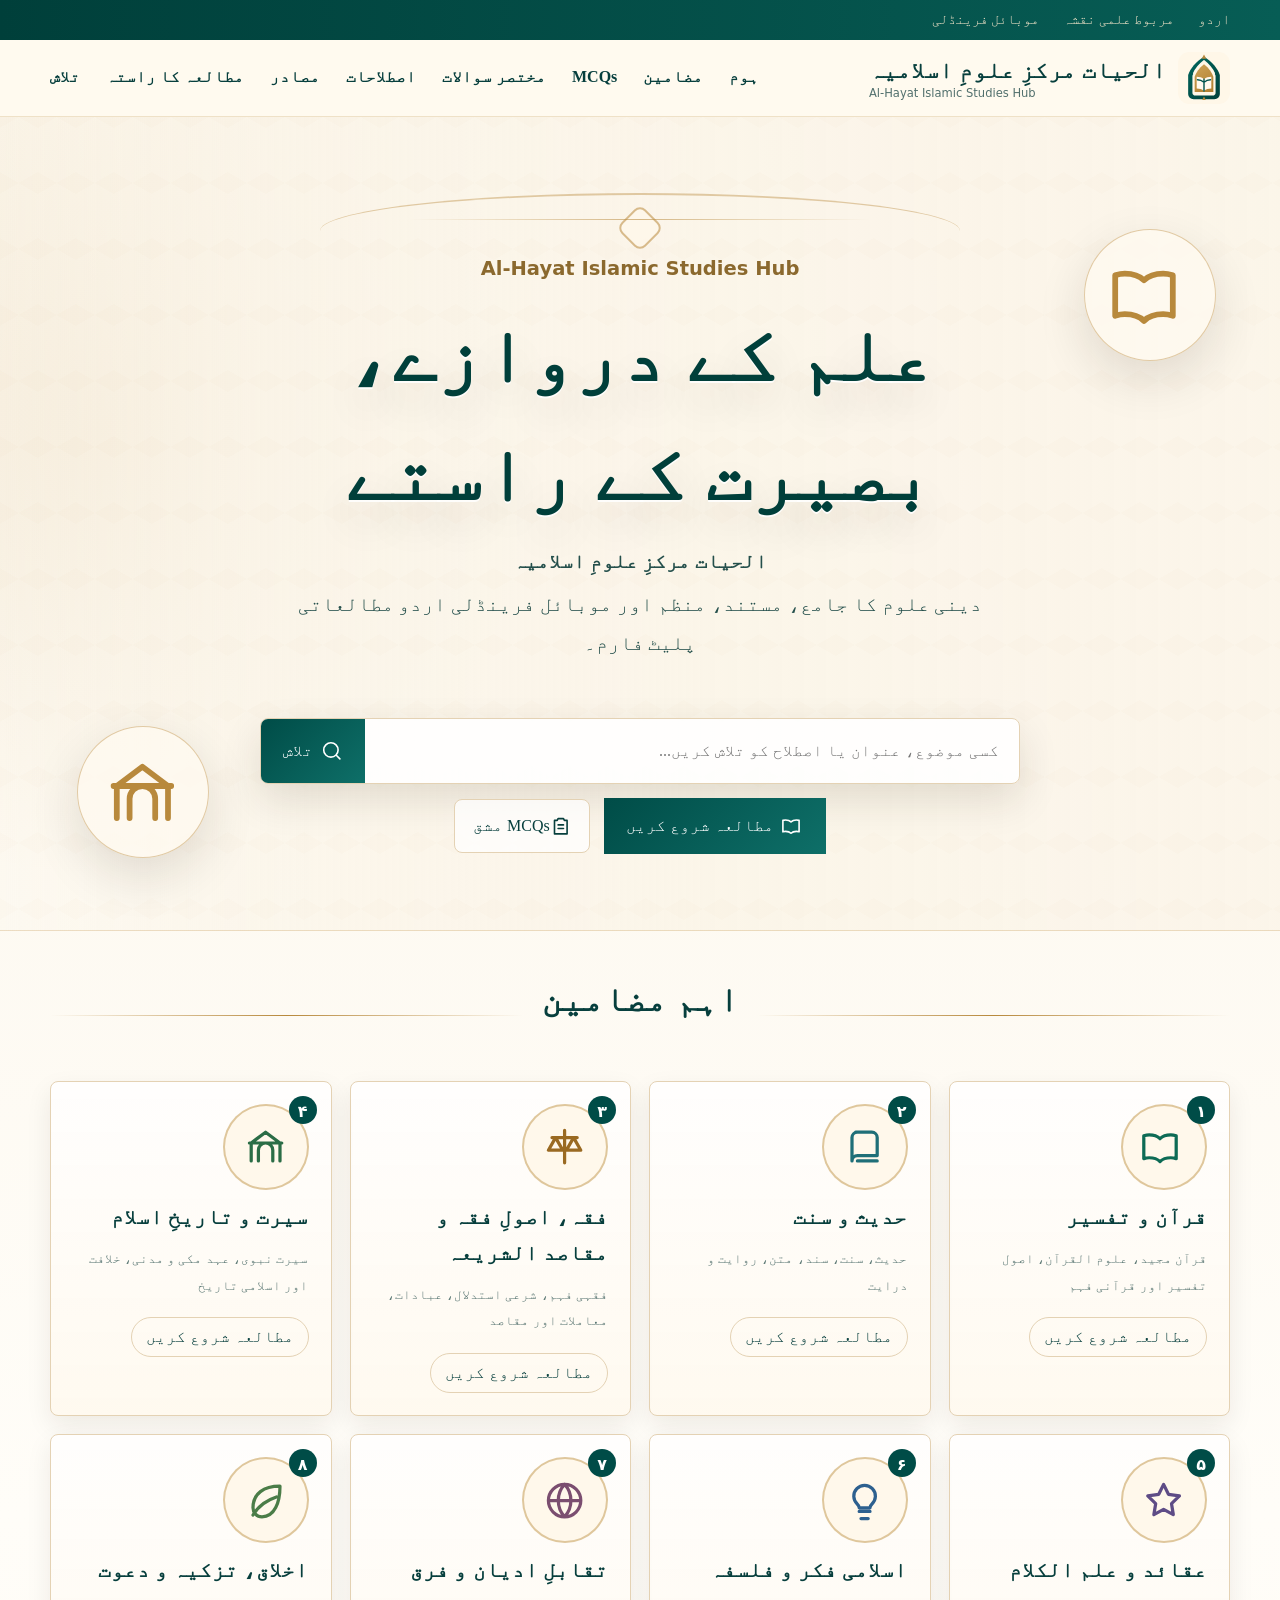
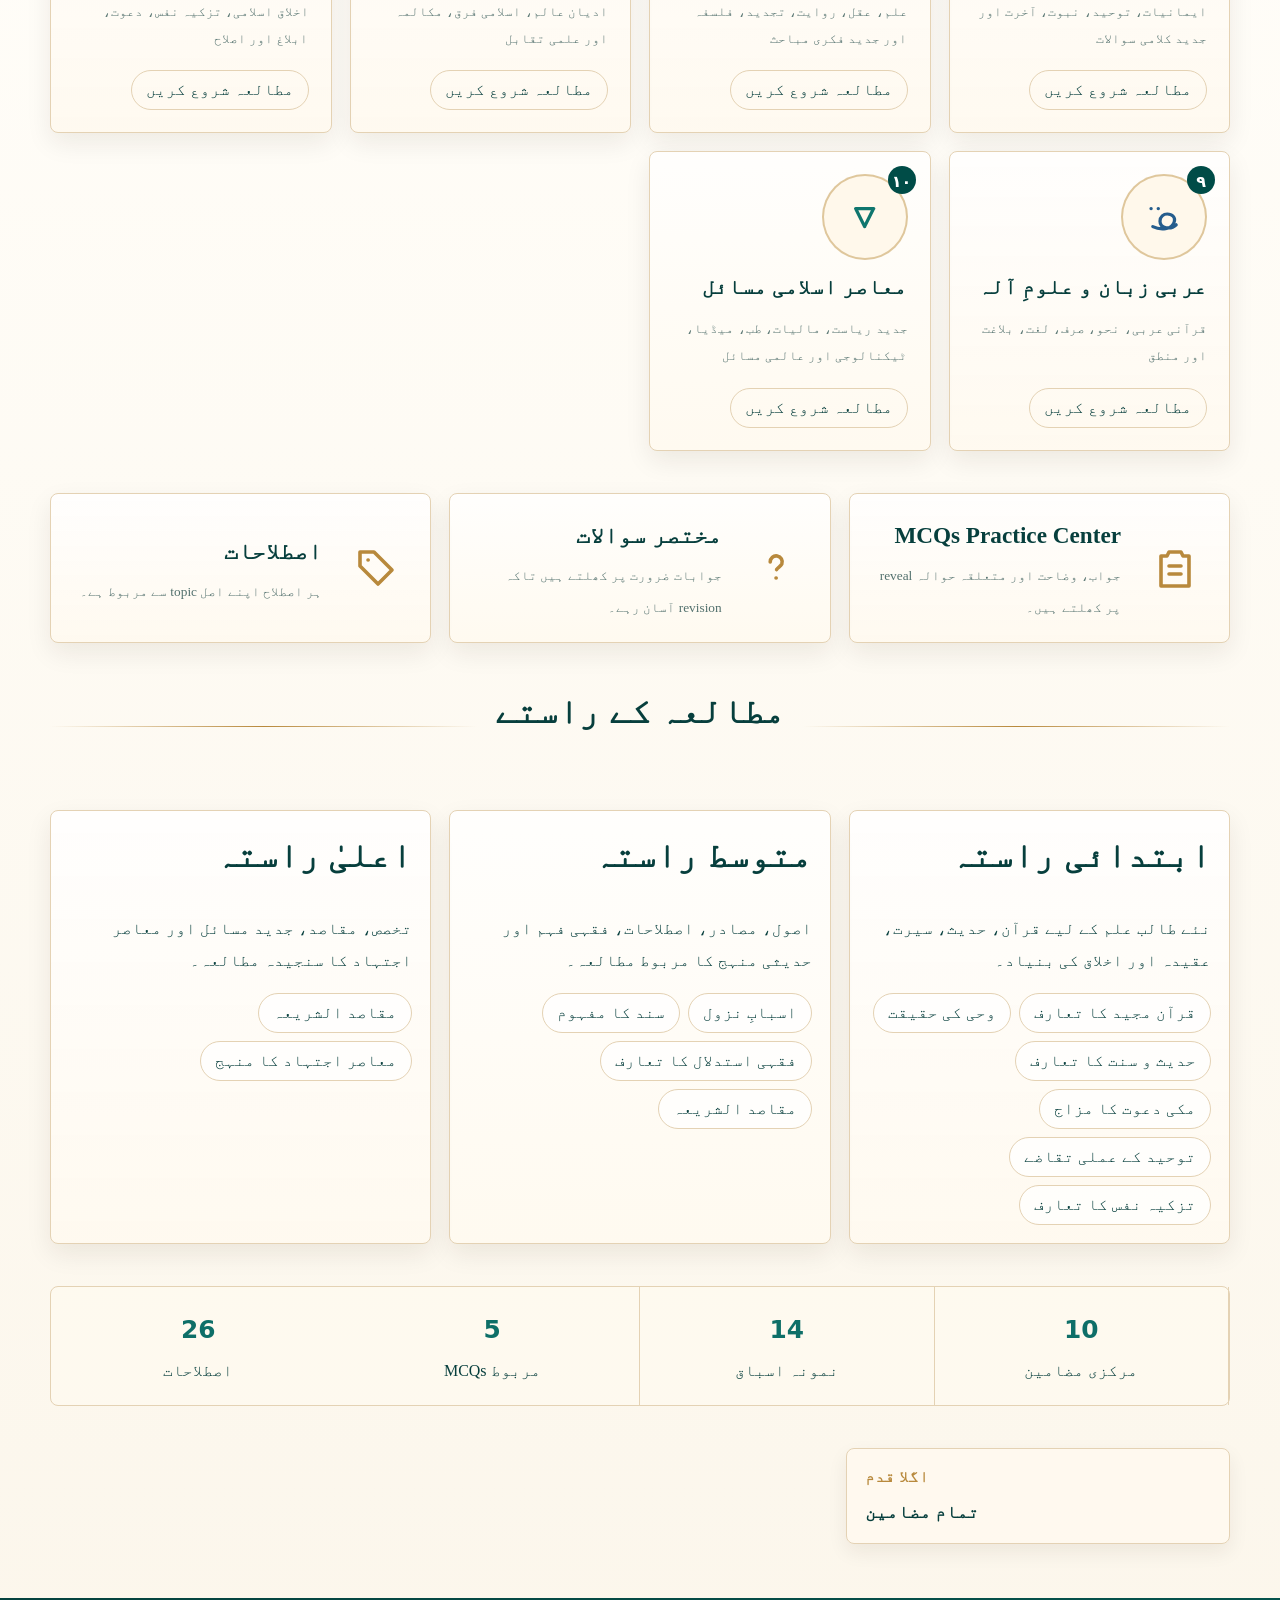
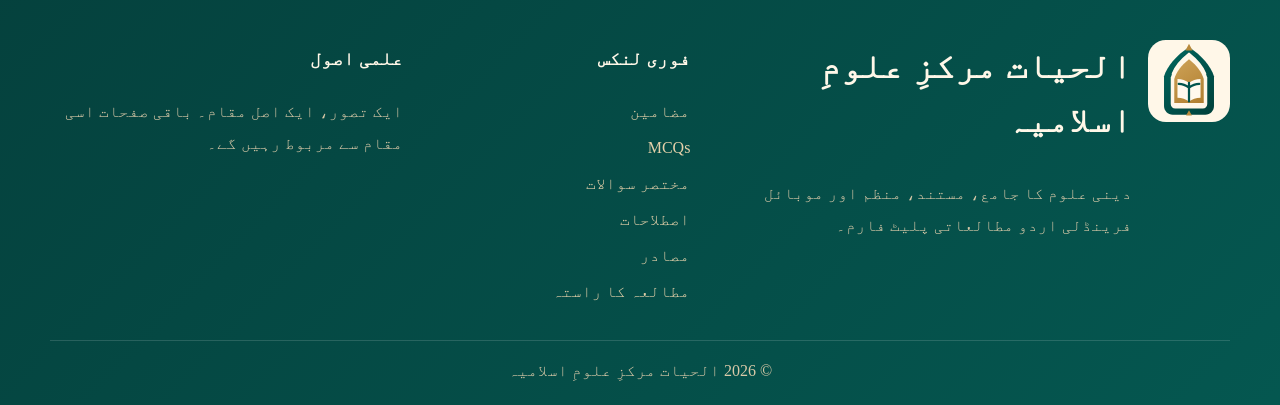
==== commit d157903d: "Refine connected learning architecture" ====
--- a/index.html
+++ b/index.html
@@ -1,4 +1,4 @@
-<!doctype html>
+﻿<!doctype html>
 <html lang="ur" dir="rtl">
 <head>
   <meta charset="utf-8">
--- a/assets/css/styles.css
+++ b/assets/css/styles.css
@@ -1427,3 +1427,121 @@
   }
   .prev-next { display: grid; }
 }
+
+/* Connected architecture refinements */
+.centered { justify-content: center; }
+.support-grid,
+.quiz-list {
+  display: grid;
+  grid-template-columns: repeat(3, minmax(0, 1fr));
+  gap: 18px;
+  margin-block: 42px;
+}
+.support-grid .feature-panel {
+  grid-template-columns: 72px 1fr;
+}
+.support-grid .feature-panel > .icon {
+  width: 3rem;
+  height: 3rem;
+  color: var(--gold);
+  justify-self: center;
+}
+.scope-grid,
+.evidence-grid,
+.linked-panels {
+  display: grid;
+  grid-template-columns: repeat(2, minmax(0, 1fr));
+  gap: 18px;
+}
+.scope-grid article,
+.evidence-grid article,
+.linked-panels article,
+.quick-revision,
+.quiz-card {
+  border: 1px solid var(--line);
+  border-radius: var(--radius);
+  background: linear-gradient(180deg, rgba(255,255,255,.88), rgba(255,250,240,.92));
+  box-shadow: 0 10px 26px rgba(37, 27, 12, .08);
+  padding: 22px;
+}
+.tick-list {
+  margin: 0;
+  padding: 0;
+  list-style: none;
+  display: grid;
+  gap: 8px;
+}
+.tick-list li {
+  position: relative;
+  padding-inline-start: 26px;
+}
+.tick-list li::before {
+  content: "✓";
+  position: absolute;
+  inset-inline-start: 0;
+  color: var(--teal);
+  font-weight: 900;
+}
+.concept-route {
+  display: flex;
+  flex-wrap: wrap;
+  gap: 10px;
+}
+.concept-route span {
+  border: 1px solid var(--line);
+  border-radius: 999px;
+  background: rgba(255,255,255,.72);
+  padding: 6px 14px;
+  color: var(--ink);
+}
+.definition-box,
+.quick-revision {
+  border-inline-start: 6px solid var(--gold);
+  background: rgba(184,137,60,.1);
+  padding: 16px 18px;
+  border-radius: var(--radius);
+}
+.quiz-list {
+  grid-template-columns: repeat(2, minmax(0, 1fr));
+}
+.quiz-card h2 {
+  font-size: 1.28rem;
+}
+.quiz-meta {
+  display: inline-block;
+  color: var(--gold);
+  font-weight: 800;
+  margin-block-end: 8px;
+}
+.option-list {
+  display: grid;
+  gap: 8px;
+  padding-inline-start: 0;
+  list-style-position: inside;
+}
+.option-list li {
+  border: 1px solid var(--line);
+  border-radius: var(--radius);
+  background: rgba(255,255,255,.7);
+  padding: 8px 12px;
+}
+.answer-panel {
+  margin-block-start: 14px;
+  border: 1px solid rgba(14,111,104,.28);
+  border-radius: var(--radius);
+  background: rgba(14,111,104,.07);
+  padding: 14px;
+}
+.answer-panel[hidden] { display: none; }
+.topic-page .qa-card,
+.topic-page .quick-revision,
+.topic-page .scope-grid,
+.topic-page .evidence-grid,
+.topic-page .linked-panels { scroll-margin-top: 110px; }
+@media (max-width: 980px) {
+  .support-grid,
+  .quiz-list,
+  .scope-grid,
+  .evidence-grid,
+  .linked-panels { grid-template-columns: 1fr; }
+}
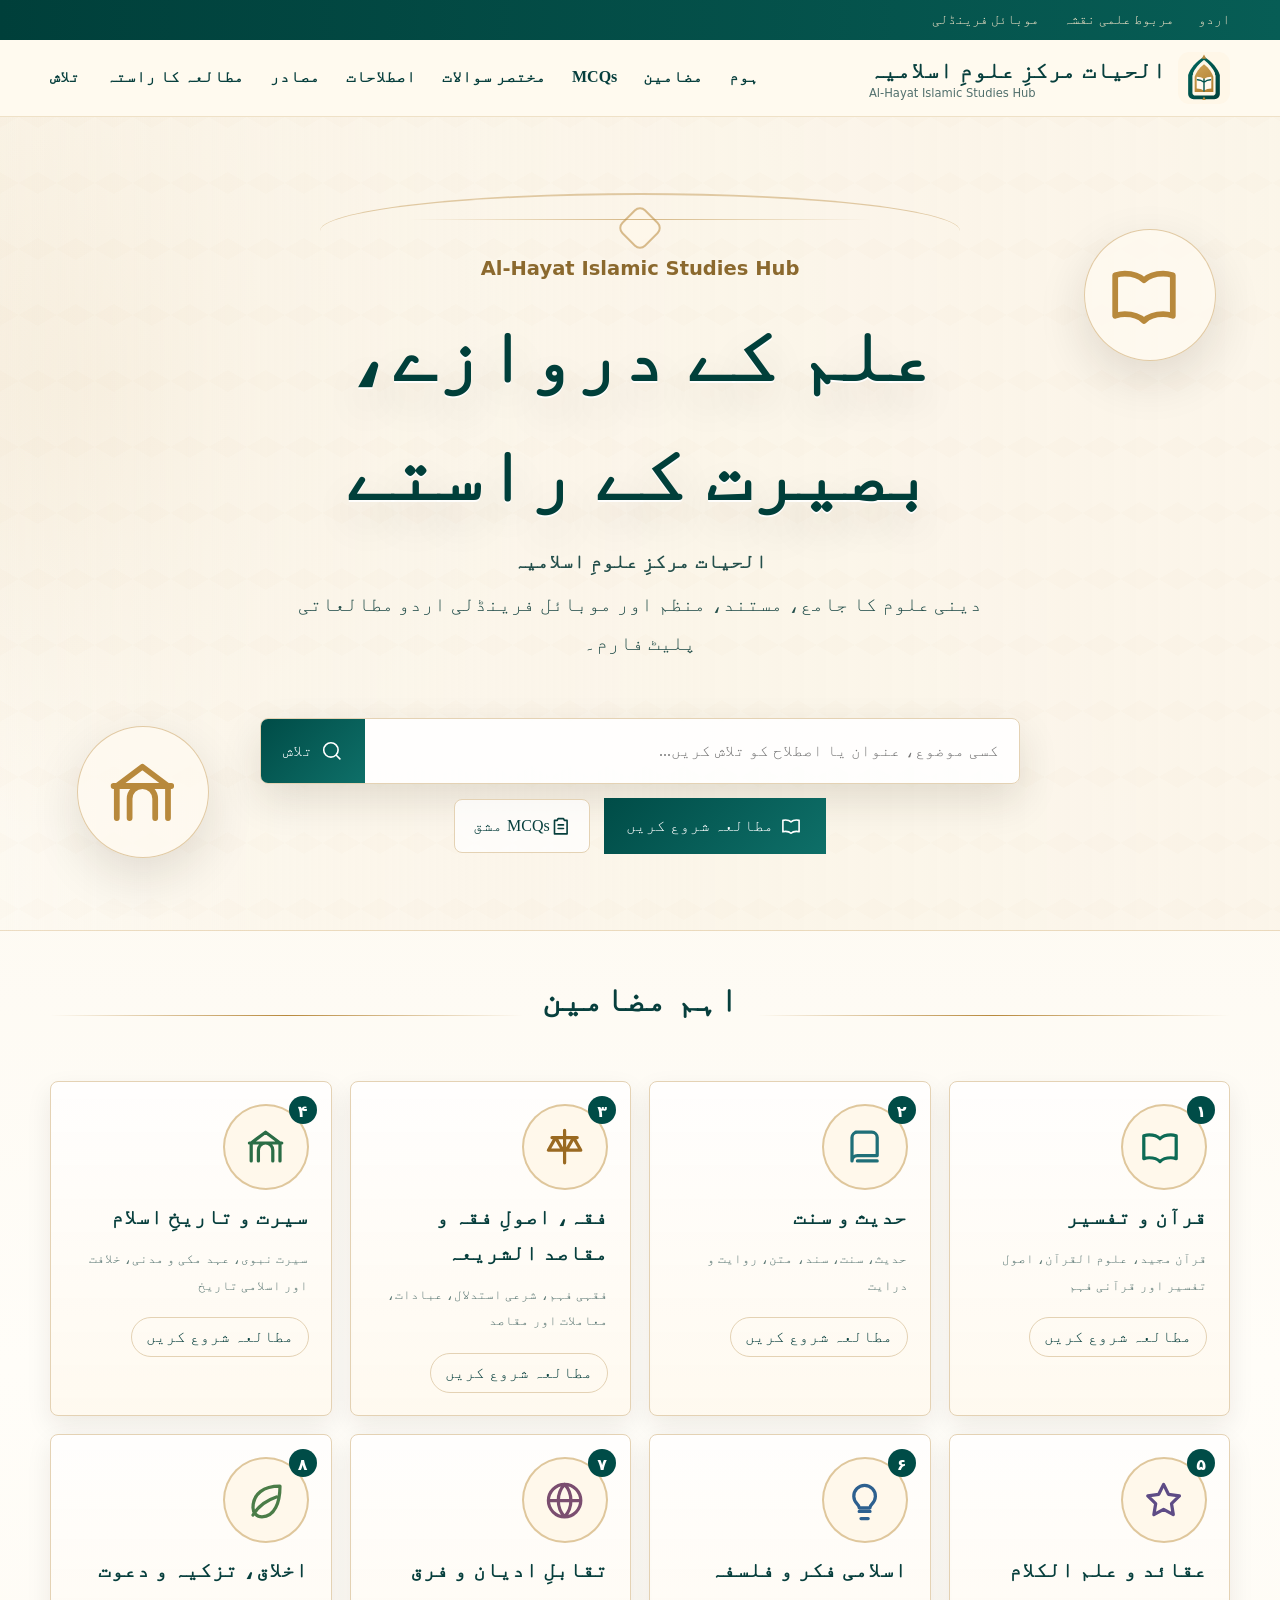
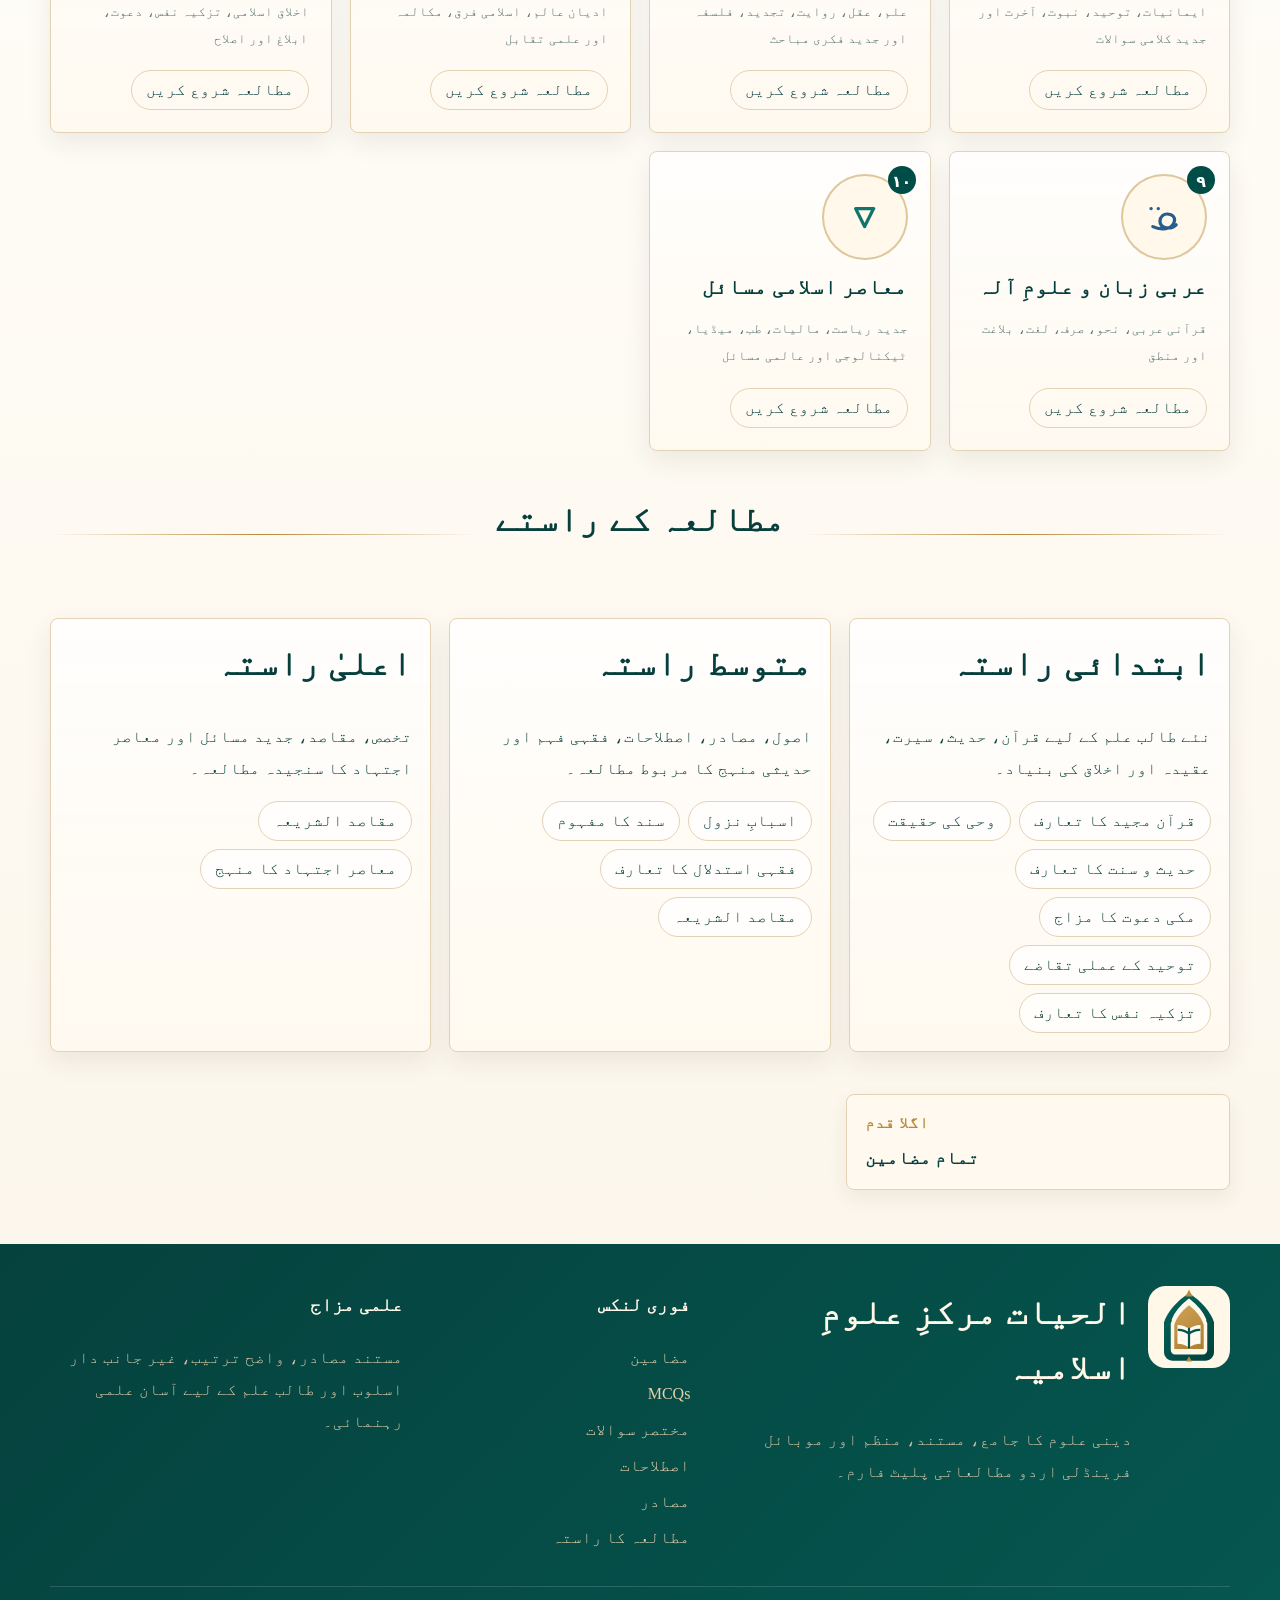
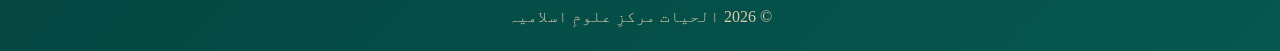
==== commit 670d9601: "Bust GitHub Pages asset cache" ====
--- a/index.html
+++ b/index.html
@@ -8,12 +8,13 @@
   <link rel="canonical" href="https://drimranhayat.github.io/alhayat-islamic-studies-hub/">
   <link rel="icon" href="assets/brand/favicon.svg" type="image/svg+xml">
   <meta property="og:image" content="https://drimranhayat.github.io/alhayat-islamic-studies-hub/assets/brand/social-card.svg">
-  <link rel="stylesheet" href="assets/css/styles.css">
-  <script defer src="data/site-data.js"></script>
-  <script defer src="assets/js/app.js"></script>
+  <link rel="stylesheet" href="assets/css/styles.css?v=20260621-2">
+  <script defer src="data/site-data.js?v=20260621-2"></script>
+  <script defer src="assets/js/app.js?v=20260621-2"></script>
 </head>
 <body data-page="home">
   <a class="skip-link" href="#main">اصل مواد پر جائیں</a>
   <div id="app"></div>
 </body>
 </html>
+
--- a/assets/css/styles.css
+++ b/assets/css/styles.css
@@ -1519,11 +1519,33 @@
   padding-inline-start: 0;
   list-style-position: inside;
 }
-.option-list li {
+.option-list li,
+.option-list button {
   border: 1px solid var(--line);
   border-radius: var(--radius);
   background: rgba(255,255,255,.7);
   padding: 8px 12px;
+  color: var(--ink);
+  text-align: right;
+  cursor: pointer;
+}
+.option-list button:hover:not(:disabled),
+.option-list button:focus-visible {
+  border-color: var(--teal);
+  background: rgba(14,111,104,.08);
+}
+.option-list button:disabled {
+  cursor: default;
+}
+.option-list button.is-correct {
+  border-color: #15803d;
+  background: rgba(22, 163, 74, .14);
+  color: #14532d;
+}
+.option-list button.is-wrong {
+  border-color: #b91c1c;
+  background: rgba(220, 38, 38, .12);
+  color: #7f1d1d;
 }
 .answer-panel {
   margin-block-start: 14px;
@@ -1538,6 +1560,30 @@
 .topic-page .scope-grid,
 .topic-page .evidence-grid,
 .topic-page .linked-panels { scroll-margin-top: 110px; }
+.lesson-layout-simple {
+  margin-block: 42px;
+}
+.scholarly-essay p {
+  margin-block-end: 12px;
+}
+.topic-panel {
+  border: 1px solid var(--line);
+  border-radius: var(--radius);
+  background: rgba(255,250,240,.92);
+  padding: 22px;
+}
+.topic-panel[hidden] { display: none; }
+.quiz-list.embedded {
+  grid-template-columns: 1fr;
+  margin-block: 16px 0;
+}
+.section-card.is-muted {
+  box-shadow: none;
+  opacity: .78;
+}
+.section-card.is-muted:hover {
+  transform: none;
+}
 @media (max-width: 980px) {
   .support-grid,
   .quiz-list,
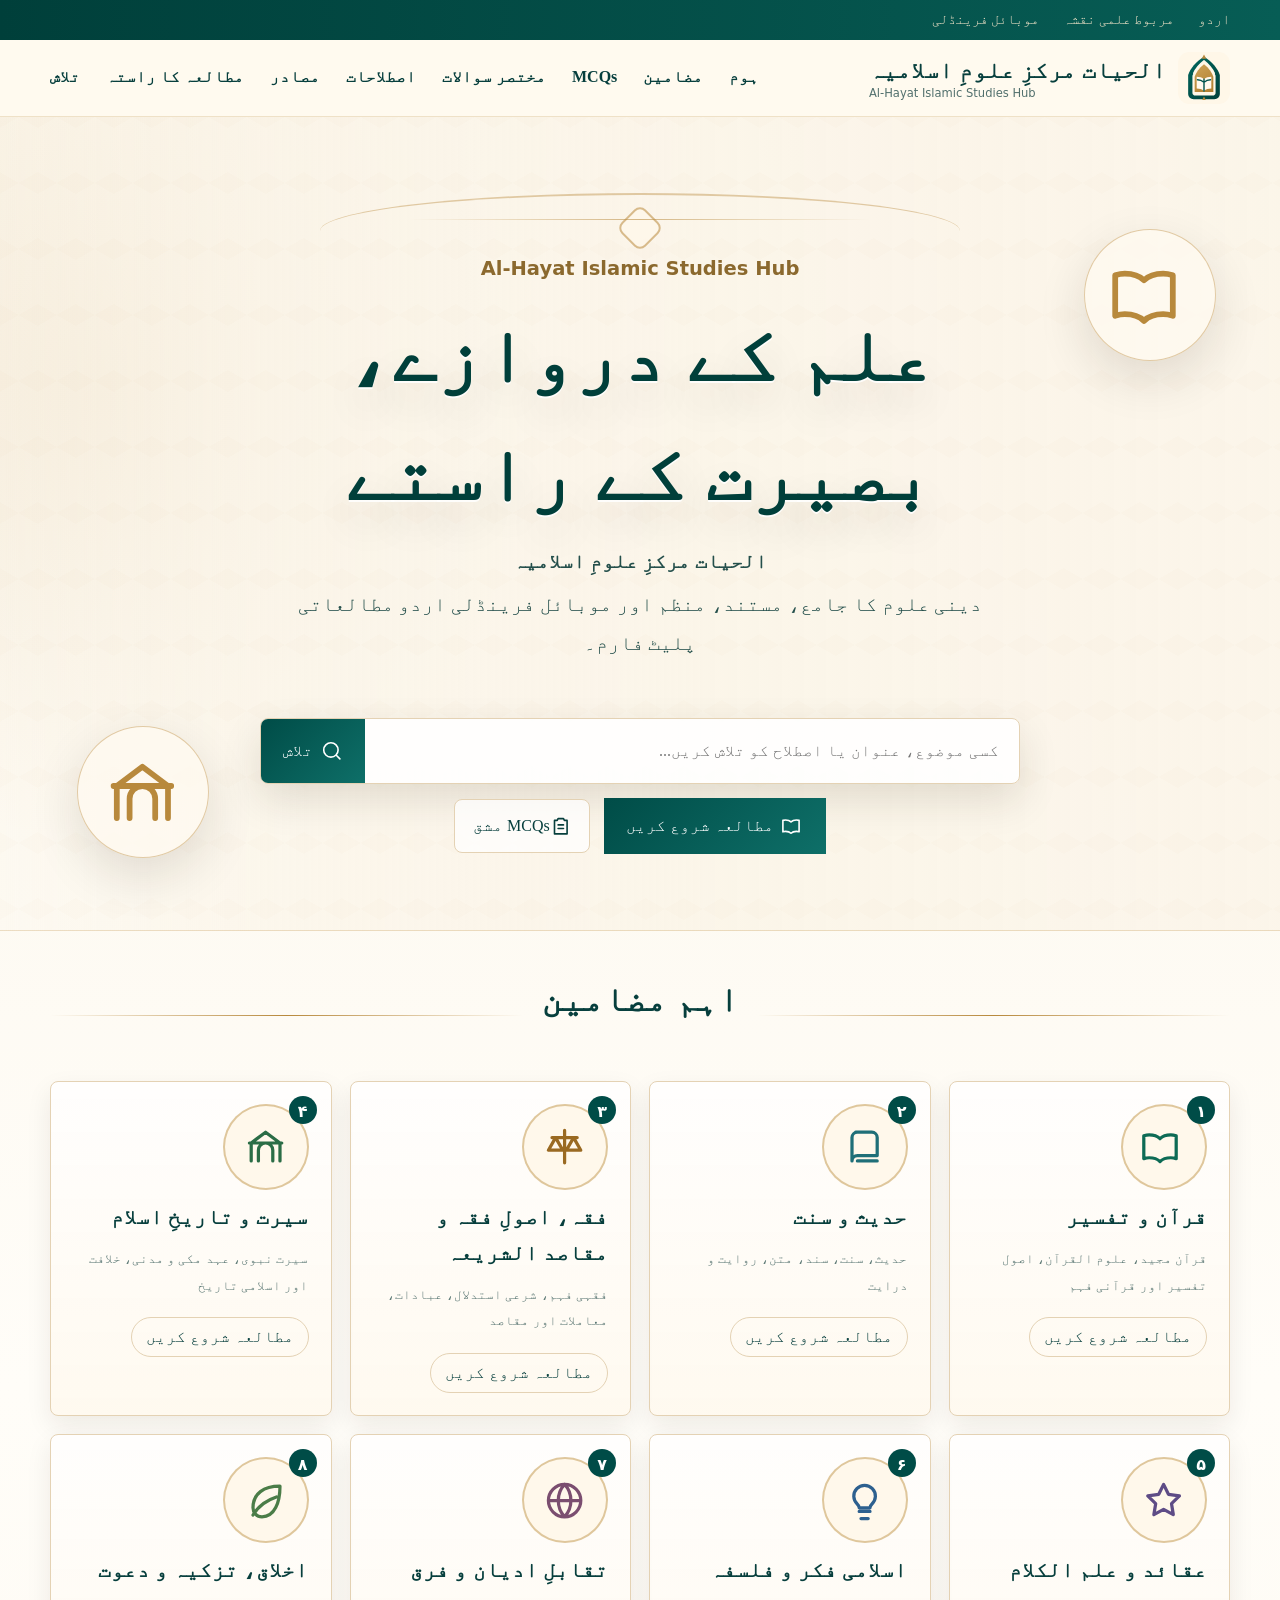
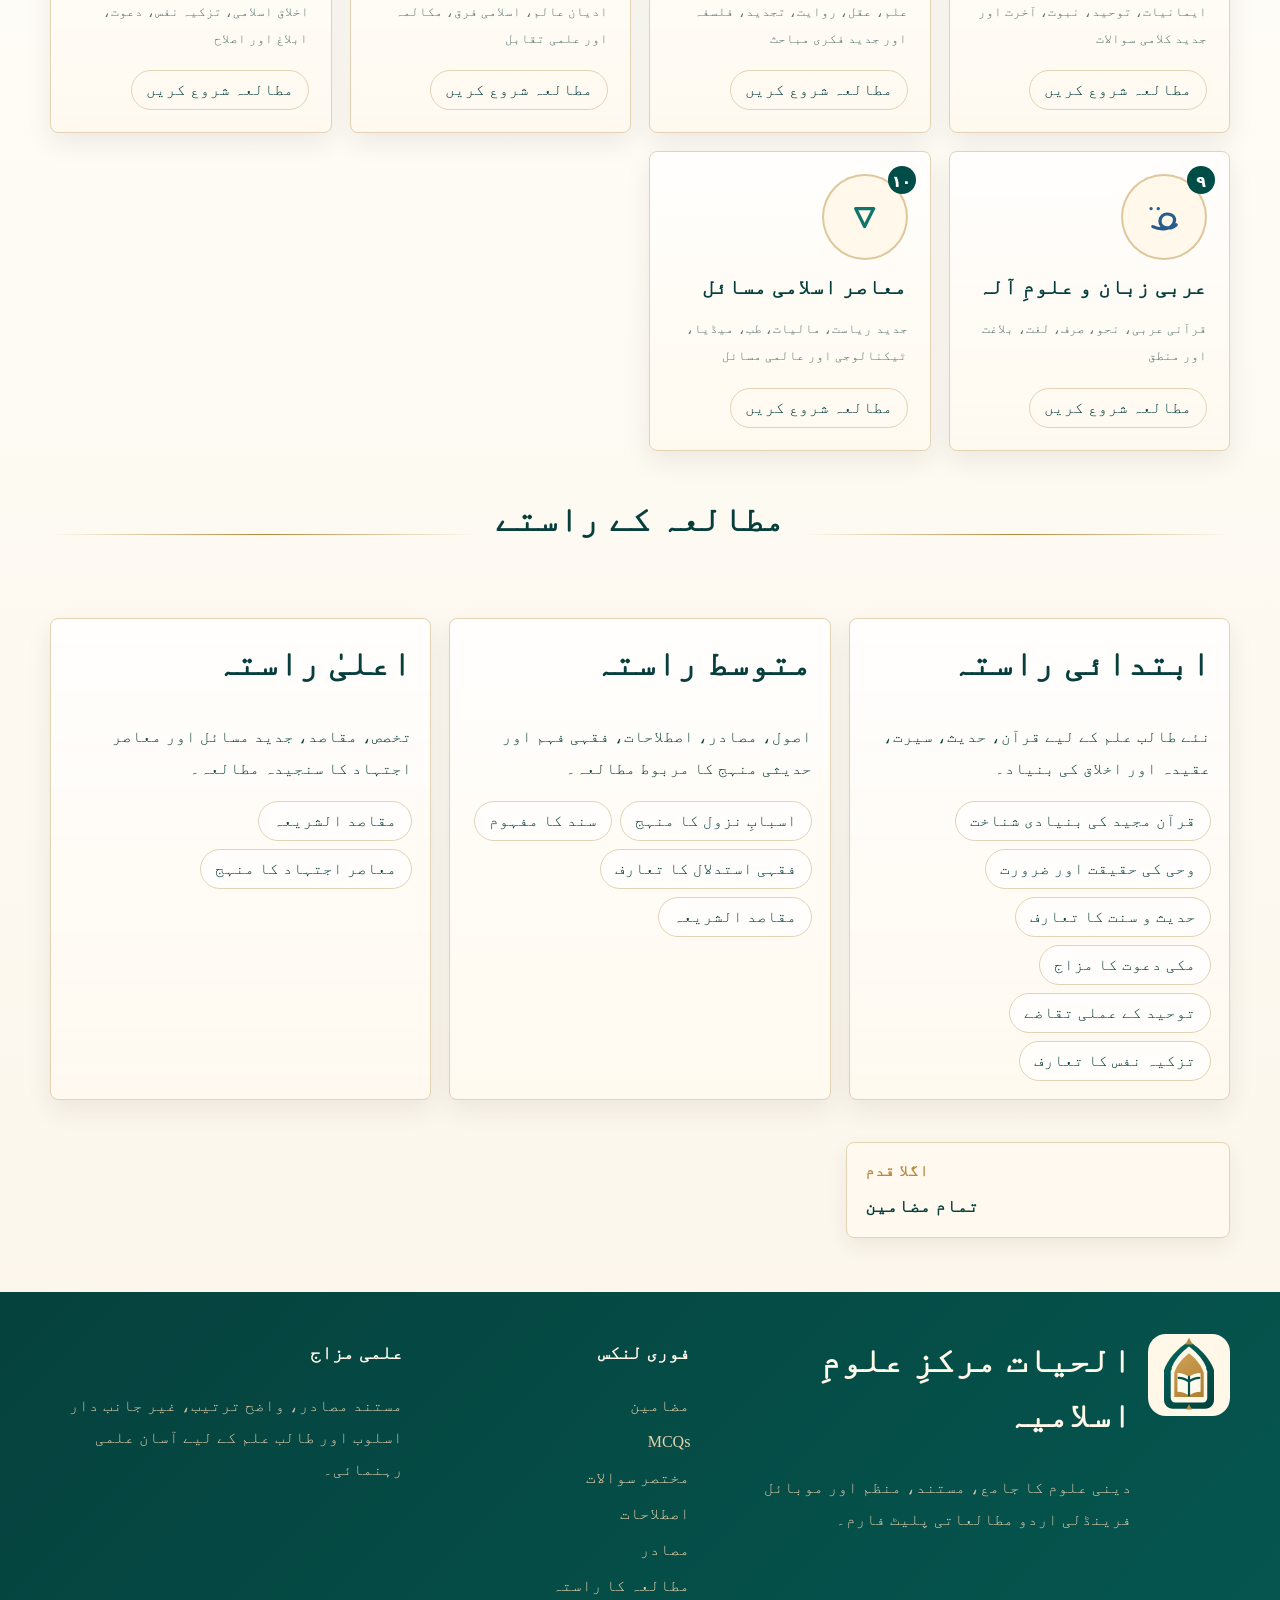
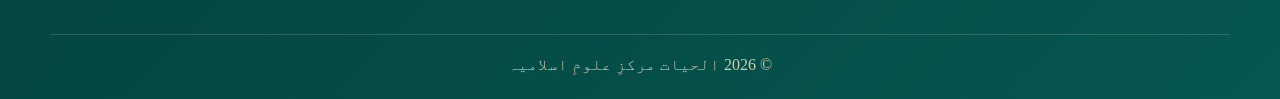
==== commit a027652d: "Add Quran Tafsir topic map" ====
--- a/index.html
+++ b/index.html
@@ -8,9 +8,9 @@
   <link rel="canonical" href="https://drimranhayat.github.io/alhayat-islamic-studies-hub/">
   <link rel="icon" href="assets/brand/favicon.svg" type="image/svg+xml">
   <meta property="og:image" content="https://drimranhayat.github.io/alhayat-islamic-studies-hub/assets/brand/social-card.svg">
-  <link rel="stylesheet" href="assets/css/styles.css?v=20260621-2">
-  <script defer src="data/site-data.js?v=20260621-2"></script>
-  <script defer src="assets/js/app.js?v=20260621-2"></script>
+  <link rel="stylesheet" href="assets/css/styles.css?v=20260621-quran-topics">
+  <script defer src="data/site-data.js?v=20260621-quran-topics"></script>
+  <script defer src="assets/js/app.js?v=20260621-quran-topics"></script>
 </head>
 <body data-page="home">
   <a class="skip-link" href="#main">اصل مواد پر جائیں</a>
@@ -18,3 +18,4 @@
 </body>
 </html>
 
+
